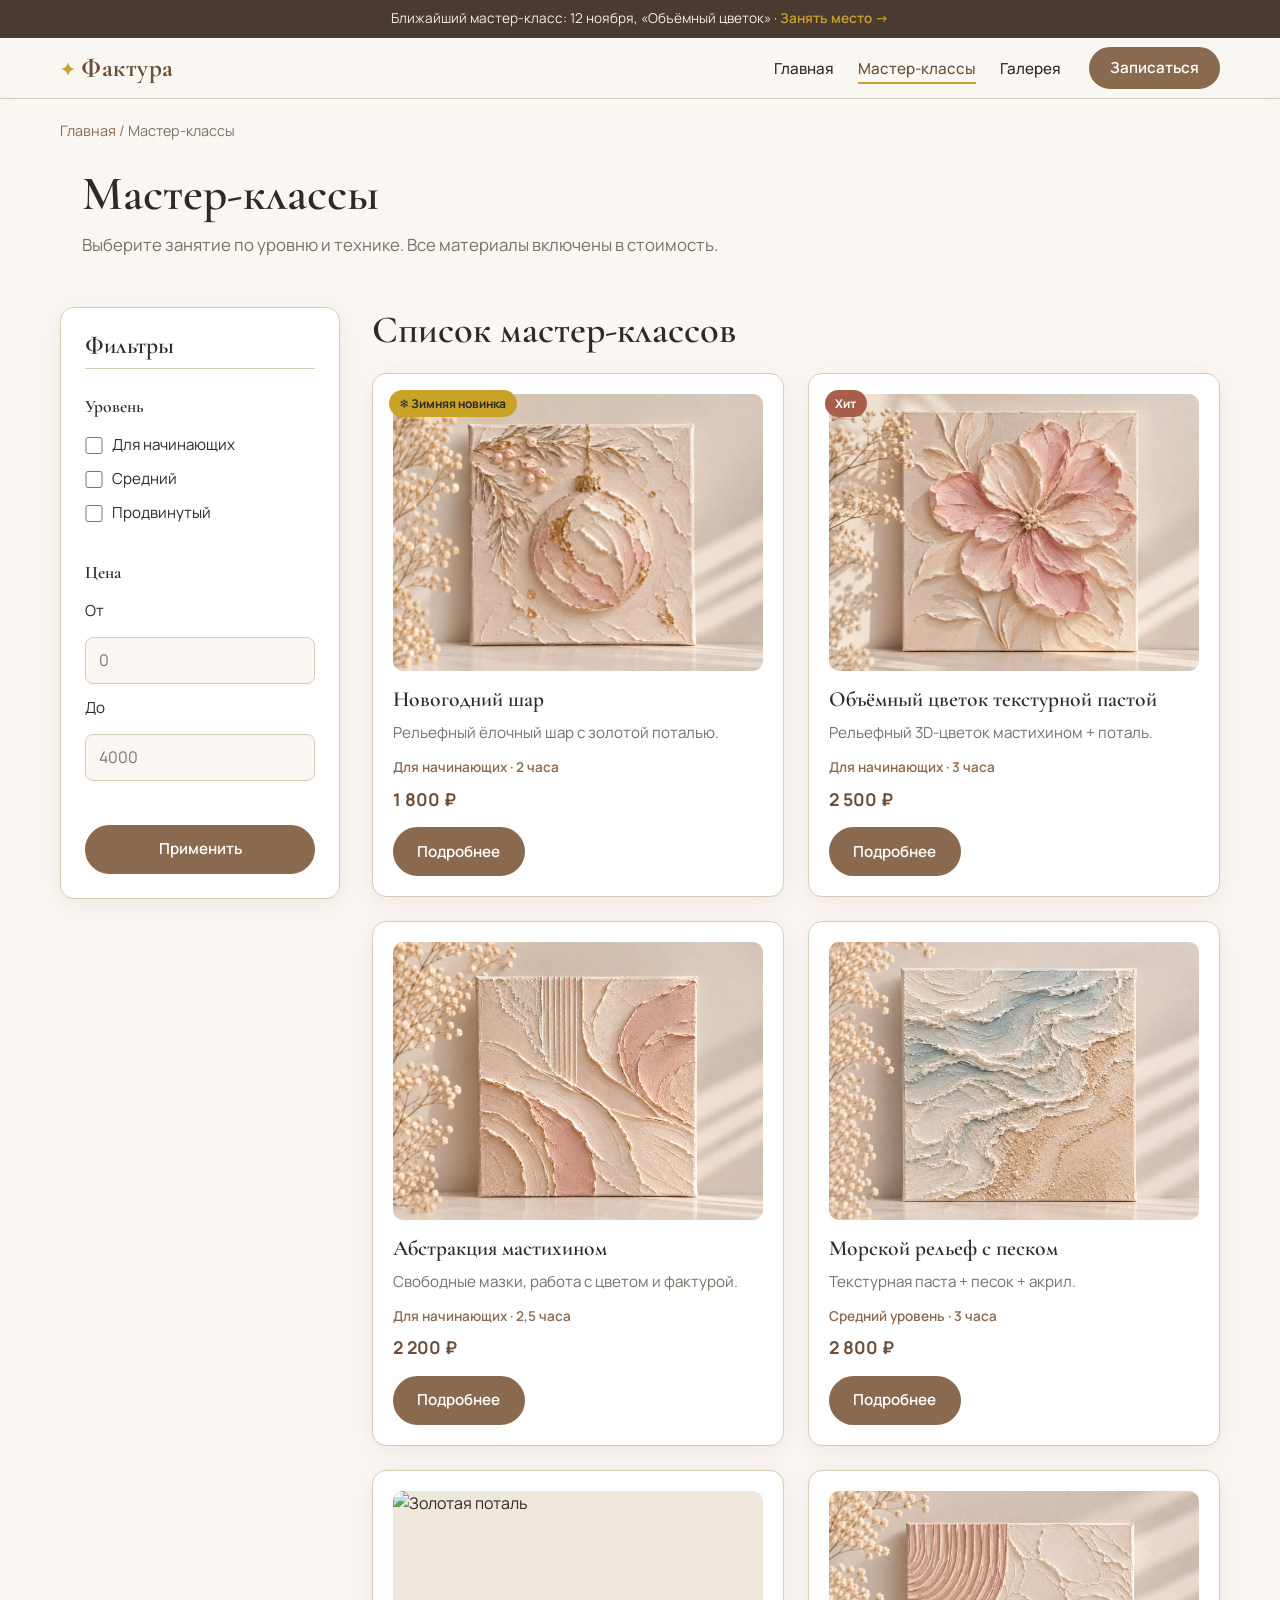
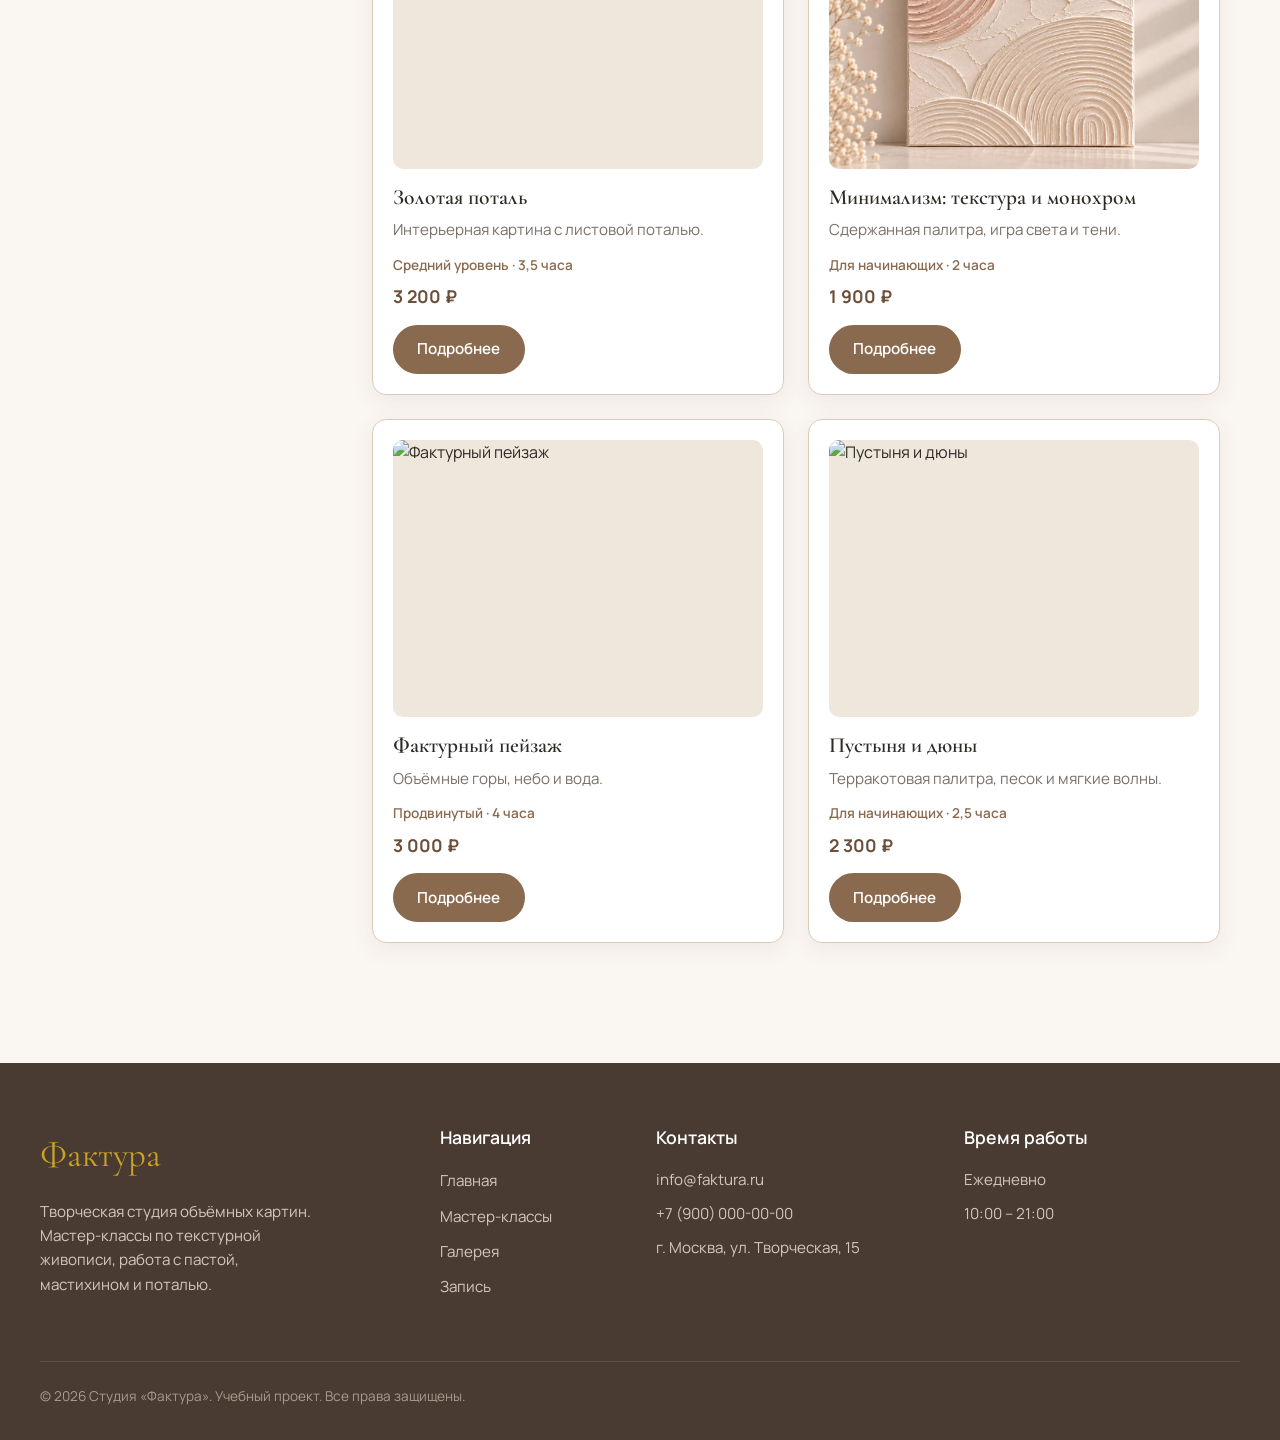
==== catalog.html @ e92143ee "Доработки 9 практика" ====
<!DOCTYPE html>
<html lang="ru">
<head>
  <meta charset="UTF-8">
  <meta name="viewport" content="width=device-width, initial-scale=1.0">
  <meta name="description" content="Каталог мастер-классов студии «Фактура».">
  <title>Мастер-классы — Фактура</title>

  <link rel="preconnect" href="https://fonts.googleapis.com">
  <link rel="preconnect" href="https://fonts.gstatic.com" crossorigin>
  <link href="https://fonts.googleapis.com/css2?family=Cormorant+Garamond:wght@500;600;700&family=Manrope:wght@400;500;600;700&display=swap" rel="stylesheet">
  <link href="https://cdn.jsdelivr.net/npm/bootstrap@5.3.3/dist/css/bootstrap.min.css" rel="stylesheet">
  
  <link rel="stylesheet" href="css/custom.css">
  <script src="js/main.js" defer></script>
</head>
<body>


<header class="site-header">
  <div class="topbar">
    Ближайший мастер-класс: 12 ноября, «Объёмный цветок» ·
    <a href="order.html">Занять место →</a>
  </div>
  <div class="site-header__inner">
    <a class="site-header__logo" href="index.html"><span class="site-header__star">✦</span>Фактура</a>
    <div class="site-header__right">
      <nav class="site-nav" aria-label="Основная навигация">
        <ul class="site-nav__list">
          <li class="site-nav__item"><a class="site-nav__link" href="index.html">Главная</a></li>
          <li class="site-nav__item"><a class="site-nav__link site-nav__link--active" href="catalog.html" aria-current="page">Мастер-классы</a></li>
          <li class="site-nav__item"><a class="site-nav__link" href="index.html#gallery">Галерея</a></li>
        </ul>
      </nav>
      <a class="button button--primary" href="order.html">Записаться</a>
    </div>
  </div>
</header>


  <!-- ОСНОВНОЙ КОНТЕНТ -->
  <main>
    <nav class="breadcrumbs" aria-label="Хлебные крошки">
      <a href="index.html" class="breadcrumbs__link">Главная</a> / <span>Мастер-классы</span>
    </nav>

    <!-- Убрали лишнюю секцию, чтобы заголовок был ближе к фильтрам -->
    <div class="container mt-4 mb-5">
      <h1 class="page-title">Мастер-классы</h1>
      <p class="page-subtitle">Выберите занятие по уровню и технике. Все материалы включены в стоимость.</p>
    </div>

    <section class="section catalog-layout" style="padding-top: 0;">
      
      <!-- БЛОК ФИЛЬТРОВ -->
      <aside class="catalog-filters">
        <h2>Фильтры</h2>
        <form class="filters-form" action="#" method="get" id="filter-form">
          <fieldset>
            <legend>Уровень</legend>
            <label><input type="checkbox" name="level" value="beginner"> Для начинающих</label>
            <label><input type="checkbox" name="level" value="middle"> Средний</label>
            <label><input type="checkbox" name="level" value="advanced"> Продвинутый</label>
          </fieldset>
          <fieldset>
            <legend>Цена</legend>
            <label for="price-from">От</label>
            <input id="price-from" name="price-from" type="number" min="0" placeholder="0">
            <label for="price-to">До</label>
            <input id="price-to" name="price-to" type="number" min="0" placeholder="4000">
          </fieldset>
          <button class="button button--primary" type="submit">Применить</button>
        </form>
      </aside>

      <!-- СПИСОК КАРТОЧЕК -->
      <section class="catalog-products">
        <h2>Список мастер-классов</h2>
        
        <p id="no-results" style="display: none; color: var(--facture-muted); font-size: 1.1rem;">По вашему запросу ничего не найдено.</p>

        <div class="products-grid" id="mk-grid">

          <!-- МК: Новогодний шар -->
          <article class="product-card mk-card"
                  data-title="Новогодний шар"
                  data-desc="Рельефный ёлочный шар с золотой поталью. Вы создадите уникальное украшение на ёлку или подарок близким."
                  data-level="beginner"
                  data-time="2 часа"
                  data-price="1800"
                  data-materials="Деревянная основа-шар, текстурная паста, мастихин, акрил, поталь, лента"
                  data-img="images/pic8.png">
            <span class="product-card__badge product-card__badge--ny">❄ Зимняя новинка</span>
            <div class="product-card__image-wrapper">
              <img src="images/pic8.png" alt="Новогодний шар" class="product-card__image">
            </div>
            <h3 class="product-card__title">Новогодний шар</h3>
            <p class="product-card__description">Рельефный ёлочный шар с золотой поталью.</p>
            <p class="product-card__meta">Для начинающих · 2 часа</p>
            <p class="product-card__price">1 800 ₽</p>
            <div class="product-card__actions">
              <button class="button button--primary open-details-btn" type="button">Подробнее</button>
            </div>
          </article>

          <!-- МК 1 -->
          <article class="product-card mk-card" 
                   data-title="Объёмный цветок текстурной пастой" 
                   data-desc="Создадим рельефный 3D-цветок мастихином, добавим поталь для акцента. Вы научитесь работать с текстурной пастой и создавать объёмные лепестки." 
                   data-level="beginner" 
                   data-time="3 часа" 
                   data-price="2500"
                   data-materials="Текстурная паста, мастихин, холст 30х30, акрил, поталь, кисти"
                   data-img="images/pic1.png">
            <span class="product-card__badge product-card__badge--hit">Хит</span>
            <div class="product-card__image-wrapper">
              <img src="images/pic1.png" alt="Объёмный цветок" class="product-card__image">
            </div>
            <h3 class="product-card__title">Объёмный цветок текстурной пастой</h3>
            <p class="product-card__description">Рельефный 3D-цветок мастихином + поталь.</p>
            <p class="product-card__meta">Для начинающих · 3 часа</p>
            <p class="product-card__price">2 500 ₽</p>
            <div class="product-card__actions">
              <button class="button button--primary open-details-btn" type="button">Подробнее</button>
            </div>
          </article>

          <!-- МК 2 -->
          <article class="product-card mk-card" 
                   data-title="Абстракция мастихином" 
                   data-desc="Свободные мазки, работа с цветом и фактурой. Научитесь чувствовать мастихин и создавать динамичные абстрактные композиции." 
                   data-level="beginner" 
                   data-time="2,5 часа" 
                   data-price="2200"
                   data-materials="Текстурная паста, мастихин, холст 40х40, акриловые краски"
                   data-img="images/pic2.png">
            <div class="product-card__image-wrapper">
              <img src="images/pic2.png" alt="Абстракция" class="product-card__image">
            </div>
            <h3 class="product-card__title">Абстракция мастихином</h3>
            <p class="product-card__description">Свободные мазки, работа с цветом и фактурой.</p>
            <p class="product-card__meta">Для начинающих · 2,5 часа</p>
            <p class="product-card__price">2 200 ₽</p>
            <div class="product-card__actions">
              <button class="button button--primary open-details-btn" type="button">Подробнее</button>
            </div>
          </article>

          <!-- МК 3 -->
          <article class="product-card mk-card" 
                   data-title="Морской рельеф с песком" 
                   data-desc="Текстурная паста + песок + акрил. Мы создадим объёмную морскую гладь, которая будет переливаться на свету." 
                   data-level="middle" 
                   data-time="3 часа" 
                   data-price="2800"
                   data-materials="Текстурная паста, морской песок, мастихин, холст 40х30, акрил"
                   data-img="images/pic3.png">
            <div class="product-card__image-wrapper">
              <img src="images/pic3.png" alt="Морской рельеф" class="product-card__image">
            </div>
            <h3 class="product-card__title">Морской рельеф с песком</h3>
            <p class="product-card__description">Текстурная паста + песок + акрил.</p>
            <p class="product-card__meta">Средний уровень · 3 часа</p>
            <p class="product-card__price">2 800 ₽</p>
            <div class="product-card__actions">
              <button class="button button--primary open-details-btn" type="button">Подробнее</button>
            </div>
          </article>

          <!-- МК 4 -->
          <article class="product-card mk-card" 
                   data-title="Золотая поталь" 
                   data-desc="Интерьерная картина с листовой поталью. Узнаете секреты золочения и создадите роскошную фактуру." 
                   data-level="middle" 
                   data-time="3,5 часа" 
                   data-price="3200"
                   data-materials="Текстурная паста, клей для потали, листовая поталь, мастихин, холст 40х50"
                   data-img="images/pic20.png">
            <div class="product-card__image-wrapper">
              <img src="images/pic20.png" alt="Золотая поталь" class="product-card__image">
            </div>
            <h3 class="product-card__title">Золотая поталь</h3>
            <p class="product-card__description">Интерьерная картина с листовой поталью.</p>
            <p class="product-card__meta">Средний уровень · 3,5 часа</p>
            <p class="product-card__price">3 200 ₽</p>
            <div class="product-card__actions">
              <button class="button button--primary open-details-btn" type="button">Подробнее</button>
            </div>
          </article>

          <!-- МК 5 -->
          <article class="product-card mk-card" 
                   data-title="Минимализм: текстура и монохром" 
                   data-desc="Сдержанная палитра, игра света и тени на рельефе. Идеально для создания современного интерьерного искусства." 
                   data-level="beginner" 
                   data-time="2 часа" 
                   data-price="1900"
                   data-materials="Текстурная паста, шпатель, холст 30х40, акрил (белый, черный, серый)"
                   data-img="images/pic5.jpg">
            <div class="product-card__image-wrapper">
              <img src="images/pic5.jpg" alt="Минимализм" class="product-card__image">
            </div>
            <h3 class="product-card__title">Минимализм: текстура и монохром</h3>
            <p class="product-card__description">Сдержанная палитра, игра света и тени.</p>
            <p class="product-card__meta">Для начинающих · 2 часа</p>
            <p class="product-card__price">1 900 ₽</p>
            <div class="product-card__actions">
              <button class="button button--primary open-details-btn" type="button">Подробнее</button>
            </div>
          </article>

          <!-- МК 6 -->
          <article class="product-card mk-card" 
                   data-title="Фактурный пейзаж" 
                   data-desc="Объёмные горы, небо и вода. Комплексная работа с текстурной пастой и мастихином на большом холсте." 
                   data-level="advanced" 
                   data-time="4 часа" 
                   data-price="3000"
                   data-materials="Текстурная паста, мастихины (набор), холст 50х60, акрил, губка"
                   data-img="images/pic6.png">
            <div class="product-card__image-wrapper">
              <img src="images/pic6.png" alt="Фактурный пейзаж" class="product-card__image">
            </div>
            <h3 class="product-card__title">Фактурный пейзаж</h3>
            <p class="product-card__description">Объёмные горы, небо и вода.</p>
            <p class="product-card__meta">Продвинутый · 4 часа</p>
            <p class="product-card__price">3 000 ₽</p>
            <div class="product-card__actions">
              <button class="button button--primary open-details-btn" type="button">Подробнее</button>
            </div>
          </article>

          <!-- МК: Пустыня и дюны -->
          <article class="product-card mk-card"
                  data-title="Пустыня и дюны"
                  data-desc="Тёплая терракотовая палитра, песок и мягкие волны рельефа. Спокойная работа, которая отлично подходит для первого раза."
                  data-level="beginner"
                  data-time="2,5 часа"
                  data-price="2300"
                  data-materials="Текстурная паста, декоративный песок, мастихин, холст 40х30, акрил"
                  data-img="images/pic7.png">
            <div class="product-card__image-wrapper">
              <img src="images/pic7.png" alt="Пустыня и дюны" class="product-card__image">
            </div>
            <h3 class="product-card__title">Пустыня и дюны</h3>
            <p class="product-card__description">Терракотовая палитра, песок и мягкие волны.</p>
            <p class="product-card__meta">Для начинающих · 2,5 часа</p>
            <p class="product-card__price">2 300 ₽</p>
            <div class="product-card__actions">
              <button class="button button--primary open-details-btn" type="button">Подробнее</button>
            </div>
          </article>

        </div>
      </section>
    </section>

    <!-- МОДАЛЬНОЕ ОКНО ПОДРОБНОСТЕЙ -->
    <dialog id="details-dialog">
      <!-- Картинка МК -->
      <img id="dialog-img" src="" alt="Изображение мастер-класса" class="dialog-image">
      
      <div class="dialog-content">
        <h2 id="dialog-title">Название МК</h2>
        <p id="dialog-desc"></p>
        
        <div class="dialog-info-grid">
          <div class="dialog-info-item">
            <span>Уровень</span>
            <p id="dialog-level"></p>
          </div>
          <div class="dialog-info-item">
            <span>Длительность</span>
            <p id="dialog-time"></p>
          </div>
          <div class="dialog-info-item">
            <span>Цена</span>
            <p id="dialog-price" style="color: var(--facture-primary-dark); font-size: 1.1rem;"></p>
          </div>
        </div>

        <div class="dialog-materials">
          <h4>Необходимые материалы:</h4>
          <ul id="dialog-materials-list">
            <!-- Список подставится через JS -->
          </ul>
        </div>

        <div class="dialog-actions">
          <button type="button" class="button button--secondary" id="close-details-btn">Закрыть</button>
          <a href="order.html" class="button button--primary">Записаться</a>
        </div>
      </div>
    </dialog>

  </main>

  <!-- ПОДВАЛ -->
  <footer class="site-footer">
    <div class="footer-container">
      
      <!-- Колонка 1: Логотип и описание -->
      <div class="footer-col">
        <a href="index.html" class="footer-logo">Фактура</a>
        <p class="footer-desc">
          Творческая студия объёмных картин. Мастер-классы по текстурной живописи, работа с пастой, мастихином и поталью.
        </p>
      </div>

      <!-- Колонка 2: Навигация -->
      <div class="footer-col">
        <h4>Навигация</h4>
        <ul class="footer-list">
          <li><a href="index.html">Главная</a></li>
          <li><a href="catalog.html">Мастер-классы</a></li>
          <li><a href="index.html#gallery">Галерея</a></li>
          <li><a href="order.html">Запись</a></li>
        </ul>
      </div>

      <!-- Колонка 3: Контакты -->
      <div class="footer-col">
        <h4>Контакты</h4>
        <div class="footer-contact-item">
          <a href="mailto:info@faktura.ru">info@faktura.ru</a>
        </div>
        <div class="footer-contact-item">
          <a href="tel:+79000000000">+7 (900) 000-00-00</a>
        </div>
        <div class="footer-contact-item">
          г. Москва, ул. Творческая, 15
        </div>
      </div>

      <!-- Колонка 4: Режим работы -->
      <div class="footer-col">
        <h4>Время работы</h4>
        <div class="footer-contact-item">Ежедневно</div>
        <div class="footer-contact-item">10:00 – 21:00</div>
      </div>

    </div>

    <!-- Нижняя строка с копирайтом -->
    <div class="footer-bottom">
      <p style="margin: 0;">&copy; 2026 Студия «Фактура». Учебный проект. Все права защищены.</p>
    </div>
  </footer>

  <button class="scroll-top" type="button" aria-label="Наверх">↑</button>
  <script src="js/scroll-top.js"></script>
  
  <script src="js/catalog.js"></script>
</body>
</html>
---- css/custom.css ----
/* ===== ПЕРЕМЕННЫЕ ===== */
:root {
  --facture-bg: #faf6f1;
  --facture-surface: #efe6dc;
  --facture-surface-2: #e6d9c8;
  --facture-primary: #8a6a4f;
  --facture-primary-dark: #6b4f3a;
  --facture-accent: #c9a227;
  --facture-text: #2e2a26;
  --facture-muted: #7a7068;
  --facture-border: #d9cbb8;
  --facture-radius: 14px;
  --facture-shadow: 0 6px 24px rgba(107, 79, 58, 0.08);
}

/* ===== БАЗА ===== */
body {
  font-family: 'Manrope', system-ui, -apple-system, 'Segoe UI', sans-serif;
  background-color: var(--facture-bg);
  color: var(--facture-text);
  line-height: 1.6;
}

h1, h2, h3, h4,
.page-title,
.site-header__logo,
.hero__title {
  font-family: 'Cormorant Garamond', 'Playfair Display', Georgia, serif;
  color: var(--facture-text);
  font-weight: 600;
}

a {
  color: var(--facture-primary);
}

a:hover {
  color: var(--facture-primary-dark);
}

.page-title {
  font-size: clamp(2rem, 4vw, 3rem);
  margin-bottom: 0.5rem;
}

.page-subtitle {
  color: var(--facture-muted);
  font-size: 1.05rem;
  max-width: 720px;
  margin-bottom: 2rem;
}

/* ===== ШАПКА ===== */
.topbar {
  background: #4a3b32;
  color: #f3ece3;
  text-align: center;
  font-size: 0.85rem;
  padding: 0.5rem 1rem;
}

.topbar a {
  color: var(--facture-accent);
  font-weight: 600;
  text-decoration: none;
}

.topbar a:hover {
  color: #e0b535;
}

.site-header {
  background: rgba(250, 246, 241, 0.85);
  border-bottom: 1px solid var(--facture-border);
  position: sticky;
  top: 0;
  z-index: 1030;
  backdrop-filter: blur(12px);
  -webkit-backdrop-filter: blur(12px);
}

.site-header__inner {
  max-width: 1200px;
  margin: 0 auto;
  padding: 0.55rem 1.25rem;
  display: flex;
  align-items: center;
  justify-content: space-between;
  gap: 1.5rem;
  flex-wrap: wrap;
}

.site-header__logo {
  font-size: 1.6rem;
  font-weight: 700;
  line-height: 1;
  letter-spacing: 0.5px;
  text-decoration: none;
  color: var(--facture-primary-dark);
}

.site-header__star {
  color: var(--facture-accent);
  font-size: 0.7em;
  margin-right: 0.35rem;
  display: inline-block;
  transition: transform 0.6s;
}

.site-header__logo:hover {
  color: var(--facture-primary);
}

.site-header__logo:hover .site-header__star {
  transform: rotate(180deg);
}

.site-header__right {
  display: flex;
  align-items: center;
  gap: 1.75rem;
  flex-wrap: wrap;
}

.site-nav__list {
  display: flex;
  flex-wrap: wrap;
  gap: 0.25rem 1.5rem;
  list-style: none;
  margin: 0;
  padding: 0;
}

.site-nav__link {
  position: relative;
  text-decoration: none;
  color: var(--facture-text);
  font-size: 0.95rem;
  font-weight: 500;
  padding: 0.35rem 0;
  transition: color 0.2s;
}

/* подчёркивание растёт от центра */
.site-nav__link::after {
  content: "";
  position: absolute;
  left: 50%;
  bottom: 0;
  width: 0;
  height: 2px;
  background: var(--facture-accent);
  transition: width 0.25s, left 0.25s;
}

.site-nav__link:hover,
.site-nav__link--active {
  color: var(--facture-primary-dark);
}

.site-nav__link:hover::after,
.site-nav__link--active::after {
  width: 100%;
  left: 0;
}

.site-header .button {
  padding: 0.45rem 1.2rem;
  white-space: nowrap;
}

/* ===== КНОПКИ ===== */
.button,
.btn-facture {
  display: inline-block;
  padding: 0.65rem 1.4rem;
  border-radius: 999px;
  font-weight: 600;
  font-size: 0.95rem;
  text-decoration: none;
  border: 2px solid transparent;
  cursor: pointer;
  transition: transform 0.15s, background 0.2s, color 0.2s, border-color 0.2s;
}

.button:hover,
.btn-facture:hover {
  transform: translateY(-1px);
}

.button--primary,
.btn-facture--primary {
  background: var(--facture-primary);
  color: #fff;
  border-color: var(--facture-primary);
}

.button--primary:hover,
.btn-facture--primary:hover {
  background: var(--facture-primary-dark);
  border-color: var(--facture-primary-dark);
  color: #fff;
}

.button--secondary,
.btn-facture--secondary {
  background: transparent;
  color: var(--facture-primary-dark);
  border-color: var(--facture-border);
}

.button--secondary:hover {
  background: var(--facture-surface);
  color: var(--facture-primary-dark);
}

/* ===== HERO ===== */
.hero {
  position: relative;
  overflow: hidden;
  display: grid;
  grid-template-columns: 1.4fr 0.6fr;
  gap: 1.5rem;
  align-items: center;
  max-width: 1200px;
  margin: 0.75rem auto 1.25rem;
  padding: 1.25rem clamp(1.5rem, 5vw, 3.5rem);
  border-radius: var(--facture-radius);
  background: linear-gradient(135deg, var(--facture-surface) 0%, #f1e8dc 100%);
  min-height: calc(100svh - 70px - 36px - 0.75rem);
  border: 1px solid var(--facture-border);
  box-shadow: var(--facture-shadow);
}

/* блики по углам */
.hero::before,
.hero::after {
  content: "";
  position: absolute;
  border-radius: 50%;
  pointer-events: none;
}
.hero::after {
  right: -60px;
  top: -60px;
  width: 260px;
  height: 260px;
  background: radial-gradient(circle, rgba(201, 162, 39, 0.18), transparent 70%);
}
.hero::before {
  left: -80px;
  bottom: -100px;
  width: 320px;
  height: 320px;
  background: radial-gradient(circle, rgba(201, 162, 39, 0.16), transparent 70%);
}

.hero__content {
  position: relative;
  z-index: 1;
}

.hero__eyebrow {
  font-size: 0.8rem;
  font-weight: 700;
  letter-spacing: 0.18em;
  text-transform: uppercase;
  color: var(--facture-accent);
  margin-bottom: 0.9rem;
}

.hero__title {
  font-size: clamp(1.9rem, 3.4vw, 2.8rem); 
  line-height: 1.1;
  margin-bottom: 2.75rem;
}

.hero__title em {
  font-style: italic;
  color: var(--facture-primary);
}

.hero__text {
  max-width: 640px;
  color: var(--facture-muted);
  font-size: 1rem;
  margin-bottom: 3rem;
}

/* кнопки */
.hero__actions {
  display: flex;
  flex-wrap: wrap;
  gap: 0.85rem;
  margin-left: -20px;
}

.hero__actions .button--secondary {
  background: rgba(255, 255, 255, 0.6);
  border-color: var(--facture-primary);
  color: var(--facture-primary-dark);
}

.hero__actions .button--secondary:hover {
  background: #fff;
}

/* факты */
.hero__facts {
  display: flex;
  flex-wrap: wrap;
  gap: 1rem 0;
  list-style: none;
  padding: 0;
  margin: 2.25rem 0 0;
  margin-top: 3rem;
}

.hero__facts li {
  padding: 0 1.75rem;
  border-left: 1px solid var(--facture-accent);
}

.hero__facts li:first-child {
  padding-left: 0;
  border-left: none;
}

.hero__facts strong {
  display: block;
  font-family: 'Cormorant Garamond', Georgia, serif;
  font-size: 1.9rem;
  font-weight: 600;
  line-height: 1;
  color: var(--facture-primary-dark);
}

.hero__facts span {
  font-size: 0.85rem;
  color: var(--facture-muted);
}

/* арка с картиной */
.hero__visual {
  position: relative;
  z-index: 1;
  justify-self: center;
}

.hero__image {
  display: block;
  height: clamp(300px, calc(100vh - 220px), 560px);
  aspect-ratio: 3 / 4;
  object-fit: cover;
  border-radius: 999px 999px var(--facture-radius) var(--facture-radius);
  box-shadow: 0 20px 50px rgba(107, 79, 58, 0.25);
}

/* свечение за аркой */
.hero__visual::before {
  content: "";
  position: absolute;
  inset: -12% -18%;
  background: radial-gradient(circle at 50% 45%, rgba(201, 162, 39, 0.3), transparent 65%);
  filter: blur(30px);
  z-index: -1;
  animation: hero-glow 6s ease-in-out infinite alternate;
}

/* световая полоса по картине */
.hero__visual::after {
  content: "";
  position: absolute;
  inset: 0;
  border-radius: 999px 999px var(--facture-radius) var(--facture-radius);
  background: linear-gradient(115deg, transparent 35%, rgba(255, 255, 255, 0.35) 50%, transparent 65%);
  background-size: 250% 100%;
  background-position: 150% 0;
  pointer-events: none;
  animation: hero-sheen 7s ease-in-out infinite;
}

/* бирка */
.hero__note {
  position: absolute;
  left: -2rem;
  bottom: 2rem;
  z-index: 2;
  background: #fff;
  padding: 0.9rem 1.25rem;
  border-radius: 8px;
  box-shadow: 0 10px 28px rgba(46, 42, 38, 0.18);
  transform: rotate(-4deg);
  font-family: 'Cormorant Garamond', Georgia, serif;
  font-size: 1.3rem;
  line-height: 1.2;
}

.hero__note em {
  color: var(--facture-primary);
}

@keyframes hero-glow {
  from { opacity: 0.6; transform: scale(0.95); }
  to   { opacity: 1;   transform: scale(1.05); }
}

@keyframes hero-sheen {
  0%, 55% { background-position: 150% 0; }
  100%    { background-position: -50% 0; }
}

@media (prefers-reduced-motion: reduce) {
  .hero__visual::before,
  .hero__visual::after { animation: none; }
}

@media (max-width: 860px) {
  .hero {
    grid-template-columns: 1fr;
  }
  .hero__image {
    height: min(45vh, 320px);
  }
  .hero__note {
    left: -0.5rem;
  }
}

/* ===== СЕКЦИИ ===== */
.section {
  max-width: 1200px;
  margin: 0 auto;
  padding: clamp(2rem, 5vw, 3.5rem) 1.25rem;
}

.section h2 {
  font-size: clamp(1.7rem, 3vw, 2.4rem);
  margin-bottom: 1.25rem;
}

/* ===== КАРТОЧКИ МАСТЕР-КЛАССОВ ===== */
.products-grid {
  display: grid;
  grid-template-columns: repeat(auto-fit, minmax(270px, 1fr));
  gap: 1.5rem;
}

.product-card {
  background: #fff;
  border: 1px solid var(--facture-border);
  border-radius: var(--facture-radius);
  padding: 1.25rem;
  display: flex;
  flex-direction: column;
  box-shadow: var(--facture-shadow);
  transition: transform 0.2s, box-shadow 0.2s;
  position: relative;
}

.product-card:hover {
  transform: translateY(-3px);
  box-shadow: 0 12px 32px rgba(107, 79, 58, 0.14);
}

.product-card__image-wrapper {
  background: var(--facture-surface);
  border-radius: 10px;
  overflow: hidden;
  aspect-ratio: 4 / 3;
  display: flex;
  align-items: center;
  justify-content: center;
  margin-bottom: 1rem;
}

.product-card__image {
  width: 100%;
  height: 100%;
  object-fit: cover;
  display: block;
}

.product-card__badge {
  position: absolute;
  top: 1rem;
  left: 1rem;
  background: var(--facture-accent);
  color: #2e2a26;
  font-size: 0.75rem;
  font-weight: 700;
  padding: 0.25rem 0.65rem;
  border-radius: 999px;
  z-index: 2;
}

.product-card__badge--hit {
  background: #a85f4a;
  color: #fff;
}

.product-card__title {
  font-size: 1.35rem;
  margin-bottom: 0.5rem;
}

.product-card__description {
  color: var(--facture-muted);
  font-size: 0.95rem;
  flex-grow: 1;
  margin-bottom: 0.75rem;
}

.product-card__meta {
  font-size: 0.85rem;
  color: var(--facture-primary);
  font-weight: 600;
  margin-bottom: 0.35rem;
}

.product-card__price {
  font-weight: 700;
  font-size: 1.1rem;
  color: var(--facture-primary-dark);
  margin-bottom: 0.9rem;
}

.product-card__actions {
  margin-top: auto;
}

/* ===== ТЕХНИКИ И МАТЕРИАЛЫ ===== */
.techniques-grid {
  display: grid;
  grid-template-columns: repeat(5, 1fr);
  gap: 1rem;
}

.technique-item {
  position: relative;
  aspect-ratio: 3 / 4;
  border-radius: var(--facture-radius);
  overflow: hidden;
  box-shadow: var(--facture-shadow);
  background: var(--facture-surface);
  color: #fff;
}

.technique-item__img {
  position: absolute;
  inset: 0;
  width: 100%;
  height: 100%;
  object-fit: cover;
  transition: transform 0.6s ease;
}

/* затемнение снизу, чтобы текст читался */
.technique-item::after {
  content: "";
  position: absolute;
  inset: 0;
  background: linear-gradient(to top, rgba(46, 42, 38, 0.85) 0%, rgba(46, 42, 38, 0.15) 55%, transparent 100%);
  pointer-events: none;
}

.technique-item__num {
  position: absolute;
  top: 1rem;
  left: 0.9rem;
  writing-mode: vertical-rl;
  transform: rotate(180deg);
  font-size: 0.75rem;
  font-weight: 700;
  letter-spacing: 0.3em;
  color: #fff;
  text-shadow: 0 1px 8px rgba(46, 42, 38, 0.7);
}

.technique-item__body {
  position: absolute;
  left: 0;
  right: 0;
  bottom: 0;
  z-index: 2;
  padding: 1.1rem 1.1rem 1.25rem;
}

.technique-item__title {
  font-size: 1.5rem;
  color: #fff;
  margin: 0;
}

/* описание раскрывается при наведении */
.technique-item__text {
  margin: 0;
  max-height: 0;
  opacity: 0;
  overflow: hidden;
  font-size: 0.9rem;
  color: #f3ece3;
  transition: max-height 0.35s ease, opacity 0.35s ease, margin 0.35s ease;
}

.technique-item:hover .technique-item__text,
.technique-item:focus-visible .technique-item__text {
  max-height: 6rem;
  opacity: 1;
  margin-top: 0.4rem;
}

.technique-item:hover .technique-item__img {
  transform: scale(1.08);
}

/* на телефонах нет hover — описание видно всегда */
@media (hover: none) {
  .technique-item__text {
    max-height: none;
    opacity: 1;
    margin-top: 0.4rem;
  }
}

@media (max-width: 960px) {
  .techniques-grid { grid-template-columns: repeat(3, 1fr); }
}

@media (max-width: 600px) {
  .techniques-grid { grid-template-columns: repeat(2, 1fr); }
  .technique-item__title { font-size: 1.25rem; }
}

/* ===== ГАЛЕРЕЯ ===== */
.gallery-grid {
  display: grid;
  grid-template-columns: repeat(4, 1fr);
  gap: 1.5rem;
  align-items: start;
  padding-bottom: 2.5rem; /* запас под опущенные карточки */
}

.gallery-item {
  position: relative;
  margin: 0;
  aspect-ratio: 3 / 4;
  border-radius: var(--facture-radius);
  overflow: hidden;
  background: var(--facture-surface);
  box-shadow: var(--facture-shadow);
}

/* каждая вторая карточка опущена */
.gallery-item:nth-child(even) {
  margin-top: 2.5rem;
}

.gallery-item img {
  width: 100%;
  height: 100%;
  object-fit: cover;
  display: block;
  transition: transform 0.6s ease;
}

.gallery-item:hover img {
  transform: scale(1.06);
}

.gallery-item figcaption {
  position: absolute;
  left: 0;
  right: 0;
  bottom: 0;
  padding: 2.5rem 1.1rem 1rem;
  color: #fff;
  font-size: 0.9rem;
  background: linear-gradient(to top, rgba(46, 42, 38, 0.8), transparent);
  opacity: 0;
  transform: translateY(8px);
  transition: opacity 0.3s, transform 0.3s;
}

.gallery-item:hover figcaption,
.gallery-item:focus-within figcaption {
  opacity: 1;
  transform: none;
}

@media (hover: none) {
  .gallery-item figcaption {
    opacity: 1;
    transform: none;
  }
}

@media (max-width: 860px) {
  .gallery-grid {
    grid-template-columns: repeat(2, 1fr);
  }
}

/* ===== ПРЕПОДАВАТЕЛИ ===== */
.teachers-grid {
  display: grid;
  grid-template-columns: repeat(auto-fit, minmax(240px, 1fr));
  gap: 1.5rem;
}

.teacher-card {
  background: #fff;
  border: 1px solid var(--facture-border);
  border-radius: var(--facture-radius);
  padding: 1.5rem;
  text-align: center;
  box-shadow: var(--facture-shadow);
}

.teacher-card__avatar {
  width: 96px;
  height: 96px;
  border-radius: 50%;
  background: var(--facture-surface-2);
  display: flex;
  align-items: center;
  justify-content: center;
  font-size: 2.2rem;
  margin: 0 auto 1rem;
}

.teacher-card__name {
  font-size: 1.25rem;
  margin-bottom: 0.25rem;
}

.teacher-card__role {
  color: var(--facture-primary);
  font-size: 0.9rem;
  font-weight: 600;
  margin-bottom: 0.5rem;
}

.teacher-card__text {
  color: var(--facture-muted);
  font-size: 0.9rem;
  margin: 0;
}

/* ===== РАСПИСАНИЕ ===== */
.schedule-table {
  width: 100%;
  border-collapse: collapse;
  background: #fff;
  border-radius: var(--facture-radius);
  overflow: hidden;
  box-shadow: var(--facture-shadow);
}

.schedule-table th,
.schedule-table td {
  padding: 0.85rem 1rem;
  text-align: left;
  border-bottom: 1px solid var(--facture-border);
}

.schedule-table th {
  background: var(--facture-surface);
  font-family: 'Cormorant Garamond', Georgia, serif;
  font-size: 1.1rem;
}

.schedule-table tr:last-child td {
  border-bottom: none;
}

/* ===== ПРЕИМУЩЕСТВА ===== */
.advantages-list {
  list-style: none;
  padding: 0;
  display: grid;
  grid-template-columns: repeat(auto-fit, minmax(240px, 1fr));
  gap: 1rem;
}

.advantages-list li {
  background: #fff;
  border-left: 4px solid var(--facture-primary);
  border-radius: 8px;
  padding: 1rem 1.25rem;
  box-shadow: var(--facture-shadow);
}

/* ===== ФОРМЫ ===== */
.order-form {
  background: #fff;
  border: 1px solid var(--facture-border);
  border-radius: var(--facture-radius);
  padding: clamp(1.25rem, 3vw, 2rem);
  box-shadow: var(--facture-shadow);
  max-width: 720px;
}

.order-form__field {
  margin-bottom: 1.1rem;
}

.order-form__label {
  display: block;
  font-weight: 600;
  margin-bottom: 0.35rem;
  font-size: 0.95rem;
}

.order-form__input,
.order-form__select,
.order-form__textarea {
  width: 100%;
  padding: 0.65rem 0.9rem;
  border: 1px solid var(--facture-border);
  border-radius: 10px;
  background: var(--facture-bg);
  font-family: inherit;
  font-size: 0.95rem;
  color: var(--facture-text);
}

.order-form__input:focus,
.order-form__select:focus,
.order-form__textarea:focus {
  outline: 2px solid var(--facture-accent);
  outline-offset: 1px;
  border-color: var(--facture-accent);
}

.order-form__hint {
  color: var(--facture-muted);
  font-size: 0.8rem;
}

.order-form__field--checkbox {
  display: flex;
  align-items: center;
  gap: 0.5rem;
}

.order-form__checkbox {
  width: 1.1rem;
  height: 1.1rem;
  accent-color: var(--facture-primary);
}

.order-form__actions {
  display: flex;
  gap: 0.75rem;
  flex-wrap: wrap;
  margin-top: 1.25rem;
}

/* ===== МОДАЛЬНОЕ ОКНО ===== */
.order-dialog {
  border: none;
  border-radius: var(--facture-radius);
  padding: 2rem;
  max-width: 640px;
  width: 95%;
  background: var(--facture-bg);
  box-shadow: 0 24px 60px rgba(46, 42, 38, 0.3);
}

.order-dialog::backdrop {
  background: rgba(46, 42, 38, 0.55);
}

.order-dialog__title {
  margin-bottom: 1rem;
}

.order-dialog .order-form {
  box-shadow: none;
  border: none;
  padding: 0;
}

.success-message {
  background: #e8f0e0;
  border: 1px solid #9dbb84;
  color: #3d5a2a;
  border-radius: 10px;
  padding: 0.85rem 1.25rem;
  margin: 1rem auto;
  max-width: 720px;
}

/* ===== ХЛЕБНЫЕ КРОШКИ ===== */
.breadcrumbs {
  max-width: 1200px;
  margin: 1.25rem auto 0;
  padding: 0 1.25rem;
  font-size: 0.9rem;
  color: var(--facture-muted);
}

.breadcrumbs__link {
  color: var(--facture-primary);
  text-decoration: none;
}

.breadcrumbs__link:hover {
  text-decoration: underline;
}

/* ===== FAQ ===== */
.faq-section {
  max-width: 860px;
  margin: 0 auto;
}

.faq-item {
  background: #fff;
  border: 1px solid var(--facture-border);
  border-radius: 12px;
  margin-bottom: 0.85rem;
  overflow: hidden;
  box-shadow: var(--facture-shadow);
}

.faq-item__question {
  cursor: pointer;
  padding: 1rem 1.25rem;
  font-weight: 600;
  font-size: 1.05rem;
  list-style: none;
  position: relative;
  padding-right: 2.5rem;
}

.faq-item__question::-webkit-details-marker {
  display: none;
}

.faq-item__question::after {
  content: "+";
  position: absolute;
  right: 1.25rem;
  top: 50%;
  transform: translateY(-50%);
  font-size: 1.4rem;
  color: var(--facture-accent);
}

.faq-item[open] .faq-item__question::after {
  content: "−";
}

.faq-item__answer {
  padding: 0 1.25rem 1.1rem;
  color: var(--facture-muted);
}

/* ===== КАРТОЧКИ ТОВАРОВ (product.html) ===== */
.product-list {
  display: flex;
  flex-direction: column;
  gap: 1.25rem;
}

.product-row {
  display: grid;
  grid-template-columns: 220px 1fr;
  gap: 1.5rem;
  background: #fff;
  border: 1px solid var(--facture-border);
  border-radius: var(--facture-radius);
  padding: 1.25rem;
  box-shadow: var(--facture-shadow);
}

.product-row__image-wrapper {
  display: flex;
}

.product-row__image {
  flex: 1;
  min-height: 180px;
  border-radius: 10px;
  background: var(--facture-surface);
  display: flex;
  align-items: center;
  justify-content: center;
  font-size: 3rem;
}

.product-row__category {
  display: inline-block;
  font-size: 0.8rem;
  font-weight: 700;
  color: var(--facture-primary);
  text-transform: uppercase;
  letter-spacing: 0.5px;
  margin-bottom: 0.35rem;
}

.product-row__title {
  font-size: 1.5rem;
  margin-bottom: 0.5rem;
}

.product-row__desc {
  color: var(--facture-muted);
  margin-bottom: 1rem;
}

.product-row__footer {
  display: flex;
  align-items: center;
  gap: 1rem;
  flex-wrap: wrap;
}

.product-row__price {
  font-weight: 700;
  color: var(--facture-primary-dark);
  margin: 0;
}

@media (max-width: 640px) {
  .product-row {
    grid-template-columns: 1fr;
  }
  .product-row__image {
    min-height: 140px;
  }
}

/* ===== ТАБЛИЦА СРАВНЕНИЯ ===== */
.comparison-section {
  margin-top: 3rem;
}

.table-wrapper {
  overflow-x: auto;
  border-radius: var(--facture-radius);
  box-shadow: var(--facture-shadow);
}

.comparison-table {
  width: 100%;
  border-collapse: collapse;
  background: #fff;
  min-width: 760px;
}

.comparison-table th,
.comparison-table td {
  padding: 0.75rem 1rem;
  text-align: left;
  border-bottom: 1px solid var(--facture-border);
  font-size: 0.92rem;
}

.comparison-table thead th {
  background: var(--facture-surface);
  font-family: 'Cormorant Garamond', Georgia, serif;
  font-size: 1.05rem;
}

/* ===== МАТЕРИАЛЫ ===== */
.materials-list {
  background: var(--facture-surface);
  border-radius: var(--facture-radius);
  padding: 1.25rem 1.5rem;
  margin: 1.5rem 0;
}

.materials-list h3 {
  margin-bottom: 0.75rem;
}

.materials-list ul {
  margin: 0;
  padding-left: 1.25rem;
}

/* ===== ОТЗЫВЫ (СТАРАЯ СТРАНИЦА) ===== */
.review-form-section {
  max-width: 720px;
  margin: 0 auto 3rem;
}

.reviews-list {
  max-width: 900px;
  margin: 0 auto;
}

.review-card {
  background: #fff;
  border: 1px solid var(--facture-border);
  border-radius: var(--facture-radius);
  padding: 1.25rem;
  margin-bottom: 1.1rem;
  box-shadow: var(--facture-shadow);
}

.review-card__product-info {
  display: flex;
  align-items: center;
  gap: 0.85rem;
  margin-bottom: 0.85rem;
}

.review-card__product-img {
  width: 52px;
  height: 52px;
  border-radius: 10px;
  display: flex;
  align-items: center;
  justify-content: center;
  font-size: 1.5rem;
}

.review-card__product-details {
  display: flex;
  flex-direction: column;
}

.review-card__product-name {
  font-weight: 600;
}

.review-card__date {
  font-size: 0.8rem;
  color: var(--facture-muted);
}

.review-card__author {
  font-size: 1.15rem;
  margin-bottom: 0.25rem;
}

.review-card__rating {
  color: var(--facture-accent);
  letter-spacing: 2px;
  margin-bottom: 0.5rem;
}

.review-card__text {
  color: var(--facture-muted);
  margin: 0;
}

/* ===== HELP BANNER ===== */
.help-banner {
  background: var(--facture-surface);
  border-radius: var(--facture-radius);
  padding: 2rem;
  text-align: center;
  margin: 3rem auto 1rem;
  max-width: 1200px;
}

.help-banner__link {
  font-weight: 700;
  color: var(--facture-primary-dark);
}

/* ===== ASIDE ===== */
.aside-info {
  max-width: 1200px;
  margin: 1.5rem auto;
  padding: 1.25rem 1.5rem;
  background: var(--facture-surface);
  border-left: 4px solid var(--facture-accent);
  border-radius: 10px;
}

.aside-info h2 {
  font-size: 1.3rem;
  margin-bottom: 0.5rem;
}

/* ===== НОВЫЙ ПОДВАЛ ===== */
.site-footer {
  background-color: #4a3b32;
  color: #f3ece3;
  padding: 4rem 1.25rem 2rem;
  margin-top: 4rem;
}

.footer-container {
  max-width: 1200px;
  margin: 0 auto;
  display: grid;
  grid-template-columns: 2fr 1fr 1.5fr 1.5fr;
  gap: 2rem;
}

.footer-col h4 {
  color: #fff;
  font-family: 'Manrope', sans-serif;
  font-size: 1.1rem;
  margin-bottom: 1.25rem;
  font-weight: 600;
}

.footer-logo {
  font-family: 'Cormorant Garamond', Georgia, serif;
  font-size: 2.2rem;
  color: var(--facture-accent);
  margin-bottom: 1rem;
  display: inline-block;
  text-decoration: none;
}

.footer-logo:hover {
  color: #e0b535;
}

.footer-desc {
  font-size: 0.95rem;
  color: #d1c7bd;
  line-height: 1.6;
  max-width: 280px;
}

.footer-list {
  list-style: none;
  padding: 0;
  margin: 0;
}

.footer-list li {
  margin-bottom: 0.6rem;
}

.footer-list a {
  color: #d1c7bd;
  text-decoration: none;
  transition: color 0.2s;
  font-size: 0.95rem;
}

.footer-list a:hover {
  color: var(--facture-accent);
}

.footer-contact-item {
  font-size: 0.95rem;
  color: #d1c7bd;
  margin-bottom: 0.6rem;
}

.footer-contact-item a {
  color: #d1c7bd;
  text-decoration: none;
}

.footer-contact-item a:hover {
  color: var(--facture-accent);
}

.footer-bottom {
  max-width: 1200px;
  margin: 3rem auto 0;
  padding-top: 1.5rem;
  border-top: 1px solid rgba(255, 255, 255, 0.1);
  font-size: 0.85rem;
  color: #a89b8f;
}

/* ===== КНОПКА НАВЕРХ ===== */
.scroll-top {
  position: fixed;
  right: 1.25rem;
  bottom: 1.25rem;
  width: 46px;
  height: 46px;
  border-radius: 50%;
  border: none;
  background: var(--facture-primary);
  color: #fff;
  font-size: 1.2rem;
  cursor: pointer;
  box-shadow: 0 6px 20px rgba(107, 79, 58, 0.35);
  display: none;
  z-index: 1040;
}

.scroll-top.is-visible {
  display: block;
}

.scroll-top:hover {
  background: var(--facture-primary-dark);
}

/* ===== АДАПТИВ ШАПКИ И ПОДВАЛА ===== */
@media (max-width: 860px) {
  .site-header__inner {
    flex-direction: column;
    align-items: flex-start;
    gap: 0.6rem;
  }
  .site-header__right {
    width: 100%;
    justify-content: space-between;
    gap: 0.75rem;
  }
  .site-nav__list {
    gap: 0.35rem 0.85rem;
  }
  .site-nav__link {
    font-size: 0.88rem;
  }
}

@media (max-width: 900px) {
  .footer-container {
    grid-template-columns: 1fr 1fr;
  }
}

@media (max-width: 600px) {
  .footer-container {
    grid-template-columns: 1fr;
    text-align: center;
  }
  .footer-desc {
    margin: 0 auto;
  }
}

/* ===== ОБНОВЛЕННЫЕ ФИЛЬТРЫ ===== */
.catalog-layout {
  display: grid;
  grid-template-columns: 280px 1fr;
  gap: 2rem;
  align-items: start;
  margin-top: 1rem;
}

@media (max-width: 860px) {
  .catalog-layout {
    grid-template-columns: 1fr;
  }
}

.catalog-filters {
  background: #fff;
  padding: 1.5rem;
  border-radius: var(--facture-radius);
  border: 1px solid var(--facture-border);
  box-shadow: var(--facture-shadow);
  position: sticky;
  top: 100px;
}

.catalog-filters h2 {
  font-size: 1.5rem;
  margin-bottom: 1.5rem;
  border-bottom: 1px solid var(--facture-border);
  padding-bottom: 0.5rem;
}

.catalog-filters fieldset {
  border: none;
  padding: 0;
  margin-bottom: 1.5rem;
}

.catalog-filters legend {
  font-weight: 600;
  font-size: 1.1rem;
  margin-bottom: 0.75rem;
  font-family: 'Cormorant Garamond', Georgia, serif;
}

.filters-form label {
  display: flex;
  align-items: center;
  gap: 0.6rem;
  margin-bottom: 0.6rem;
  cursor: pointer;
  font-size: 0.95rem;
  transition: color 0.2s;
}

.filters-form label:hover {
  color: var(--facture-primary);
}

.filters-form input[type="checkbox"] {
  width: 1.1rem;
  height: 1.1rem;
  accent-color: var(--facture-primary);
  cursor: pointer;
}

.filters-form input[type="number"] {
  width: 100%;
  padding: 0.6rem 0.8rem;
  border: 1px solid var(--facture-border);
  border-radius: 8px;
  margin-top: 0.25rem;
  margin-bottom: 0.75rem;
  background: var(--facture-bg);
  font-family: inherit;
}

.filters-form input[type="number"]:focus {
  outline: 2px solid var(--facture-accent);
  outline-offset: 1px;
}

.filters-form .button {
  width: 100%;
  margin-top: 0.5rem;
}

/* ===== ОБНОВЛЕННОЕ МОДАЛЬНОЕ ОКНО ПОДРОБНОСТЕЙ ===== */
#details-dialog {
  max-width: 700px;
  width: 95%;
  border: none;
  border-radius: var(--facture-radius);
  padding: 0;
  background: #fff;
  box-shadow: 0 24px 60px rgba(46, 42, 38, 0.3);
  overflow: hidden;
}

#details-dialog::backdrop {
  background: rgba(46, 42, 38, 0.6);
  backdrop-filter: blur(4px);
}

.dialog-image {
  width: 100%;
  height: 250px;
  object-fit: cover;
  background: #eee;
}

.dialog-content {
  padding: 2rem;
}

#dialog-title {
  font-family: 'Cormorant Garamond', Georgia, serif;
  font-size: 2rem;
  margin-bottom: 0.5rem;
  line-height: 1.2;
}

#dialog-desc {
  color: var(--facture-muted);
  margin-bottom: 1.5rem;
  font-size: 1rem;
}

.dialog-info-grid {
  display: grid;
  grid-template-columns: repeat(3, 1fr);
  gap: 1rem;
  background: var(--facture-bg);
  padding: 1rem;
  border-radius: 10px;
  margin-bottom: 1.5rem;
}

.dialog-info-item span {
  display: block;
  font-size: 0.8rem;
  color: var(--facture-primary);
  font-weight: 700;
  text-transform: uppercase;
  margin-bottom: 0.2rem;
}

.dialog-info-item p {
  margin: 0;
  font-weight: 600;
  font-size: 0.95rem;
}

.dialog-materials {
  margin-bottom: 2rem;
}

.dialog-materials h4 {
  font-size: 1.1rem;
  margin-bottom: 0.5rem;
}

.dialog-materials ul {
  padding-left: 1.2rem;
  color: var(--facture-muted);
  margin: 0;
}

.dialog-actions {
  display: flex;
  gap: 1rem;
  justify-content: flex-end;
}

/* ===== ОТСТУП ДЛЯ ЯКОРЕЙ ===== */
#techniques, 
#gallery, 
#popular, 
#advantages, 
#teachers, 
#schedule {
  scroll-margin-top: 100px;
}

@media (max-width: 860px) {
  #techniques, 
  #gallery, 
  #popular, 
  #advantages, 
  #teachers, 
  #schedule {
    scroll-margin-top: 140px;
  }
}

/* ===== ОТЗЫВЫ (СЛАЙДЕР) ===== */
.rv {
  text-align: center;
}

.rv__title {
  margin-bottom: 0.35rem;
}

.rv__subtitle {
  color: var(--facture-muted);
  font-size: 1.05rem;
  margin-bottom: 2.5rem;
}

.rv-slider {
  text-align: left;
}

.rv-track {
  display: flex;
  gap: 1.5rem;
  overflow-x: auto;
  scroll-snap-type: x mandatory;
  scrollbar-width: none;
  padding: 0.5rem 0.25rem 1.25rem;
}

.rv-track::-webkit-scrollbar {
  display: none;
}

.rv-track:focus-visible {
  outline: 2px solid var(--facture-accent);
  outline-offset: 4px;
  border-radius: var(--facture-radius);
}

/* Карточка */
.rv-card {
  flex: 0 0 calc((100% - 3rem) / 3);
  scroll-snap-align: start;
  position: relative;
  display: flex;
  flex-direction: column;
  background: #fff;
  border: 1px solid var(--facture-border);
  border-left: 5px solid var(--facture-primary);
  border-radius: var(--facture-radius);
  padding: 1.75rem 1.75rem 1.5rem;
  box-shadow: var(--facture-shadow);
  transition: transform 0.2s, box-shadow 0.2s;
}

.rv-card:hover {
  transform: translateY(-3px);
  box-shadow: 0 12px 32px rgba(107, 79, 58, 0.14);
}

/* Большая декоративная кавычка */
.rv-card::before {
  content: "\201C";
  position: absolute;
  top: 0.4rem;
  right: 1.25rem;
  font-family: 'Cormorant Garamond', Georgia, serif;
  font-size: 5.5rem;
  line-height: 1;
  color: var(--facture-accent);
  opacity: 0.35;
  pointer-events: none;
}

.rv-card__stars {
  color: var(--facture-accent);
  letter-spacing: 3px;
  font-size: 1rem;
}

.rv-card__text {
  font-family: 'Cormorant Garamond', Georgia, serif;
  font-size: 1.3rem;
  font-style: normal;
  font-weight: 500;
  line-height: 1.45;
  color: var(--facture-text);
  margin: 0.75rem 0 1.5rem;
  flex-grow: 1;
}

.rv-card__footer {
  display: flex;
  align-items: center;
  gap: 0.85rem;
  border-top: 1px solid var(--facture-border);
  padding-top: 1.1rem;
}

.rv-card__avatar {
  width: 44px;
  height: 44px;
  flex-shrink: 0;
  border-radius: 50%;
  background: #4a3b32;
  color: #f3ece3;
  display: flex;
  align-items: center;
  justify-content: center;
  font-family: 'Cormorant Garamond', Georgia, serif;
  font-size: 1.3rem;
  font-weight: 700;
}

.rv-card__name {
  font-weight: 700;
  font-size: 1rem;
  margin: 0;
  color: var(--facture-text);
}

.rv-card__role {
  font-size: 0.85rem;
  color: var(--facture-muted);
  margin: 0;
}

.rv-card__link {
  align-self: flex-start;
  margin-top: 0.9rem;
  font-size: 0.9rem;
  font-weight: 600;
  color: var(--facture-primary-dark);
  text-decoration: none;
  border-bottom: 1px solid var(--facture-accent);
  padding-bottom: 1px;
  transition: color 0.2s, border-color 0.2s;
}

.rv-card__link:hover {
  color: #4a3b32;
  border-bottom-color: #4a3b32;
}

/* Управление: стрелки и точки под карточками */
.rv-controls {
  display: flex;
  align-items: center;
  justify-content: center;
  gap: 1.25rem;
  margin-top: 0.5rem;
}

.rv-btn {
  width: 46px;
  height: 46px;
  border-radius: 50%;
  border: 1px solid var(--facture-border);
  background: #fff;
  color: #4a3b32;
  display: flex;
  align-items: center;
  justify-content: center;
  cursor: pointer;
  transition: background 0.2s, color 0.2s, border-color 0.2s, transform 0.15s;
}

.rv-btn:hover {
  background: #4a3b32;
  border-color: #4a3b32;
  color: #fff;
  transform: scale(1.05);
}

.rv-btn:focus-visible {
  outline: 2px solid var(--facture-accent);
  outline-offset: 2px;
}

.rv-dots {
  display: flex;
  align-items: center;
  gap: 0.5rem;
}

.rv-dot {
  width: 8px;
  height: 8px;
  padding: 0;
  border: none;
  border-radius: 999px;
  background: var(--facture-border);
  cursor: pointer;
  transition: width 0.25s, background 0.25s;
}

.rv-dot:hover {
  background: var(--facture-primary);
}

.rv-dot.is-active {
  width: 24px;
  background: #4a3b32;
}

/* Адаптив отзывов */
@media (max-width: 900px) {
  .rv-card {
    flex-basis: calc((100% - 1.5rem) / 2);
  }
}

@media (max-width: 600px) {
  .rv-card {
    flex-basis: 100%;
  }
  .rv-card__text {
    font-size: 1.2rem;
  }
}



/* ===== ГАЛЕРЕЯ: ОКНО С МАТЕРИАЛАМИ ===== */

/* само окно (такое же, как «Подробнее» в каталоге) */
#gallery-dialog {
  max-width: 700px;
  width: 95%;
  max-height: 90vh;
  overflow-y: auto;
  border: none;
  border-radius: var(--facture-radius);
  padding: 0;
  background: #fff;
  box-shadow: 0 24px 60px rgba(46, 42, 38, 0.3);
}

/* затемнённый фон за окном */
#gallery-dialog::backdrop {
  background: rgba(46, 42, 38, 0.6);
  backdrop-filter: blur(4px);
}

/* курсор-рука и рамка при выборе с клавиатуры */
.gallery-item {
  cursor: pointer;
}

.gallery-item:focus-visible {
  outline: 2px solid var(--facture-accent);
  outline-offset: 3px;
}

/* заголовок и автор внутри окна */
#gd-title {
  font-family: 'Cormorant Garamond', Georgia, serif;
  font-size: 2rem;
  margin-bottom: 0.25rem;
}

.gd-author {
  color: var(--facture-muted);
  margin-bottom: 1.25rem;
}

/* список «Что понадобится» */
#gd-materials {
  padding-left: 1.2rem;
  color: var(--facture-muted);
  margin: 0;
}

/* техники в виде бежевых «таблеток» */
.gd-tags {
  display: flex;
  flex-wrap: wrap;
  gap: 0.5rem;
  list-style: none;
  padding: 0;
  margin: 0;
}

.gd-tags li {
  padding: 0.25rem 0.8rem;
  border-radius: 999px;
  background: var(--facture-surface);
  color: var(--facture-primary-dark);
  font-size: 0.85rem;
  font-weight: 600;
}



/* ===== ПРЕПОДАВАТЕЛИ: КАРТОЧКИ И ПОРТФОЛИО ===== */
.teacher-card {
  cursor: pointer;
  transition: transform 0.2s, box-shadow 0.2s, border-color 0.2s;
}

.teacher-card:hover {
  transform: translateY(-3px);
  border-color: var(--facture-accent);
  box-shadow: 0 12px 32px rgba(107, 79, 58, 0.14);
}

.teacher-card:focus-visible {
  outline: 2px solid var(--facture-accent);
  outline-offset: 3px;
}

.teacher-card__photo {
  display: block;
  width: 120px;
  height: 120px;
  margin: 0 auto 1rem;
  border-radius: 50%;
  object-fit: cover;
  border: 3px solid #fff;
  box-shadow: 0 0 0 2px var(--facture-accent), var(--facture-shadow);
}

.teacher-card__more {
  display: inline-block;
  margin-top: 1rem;
  font-size: 0.9rem;
  font-weight: 600;
  color: var(--facture-primary-dark);
  border-bottom: 1px solid var(--facture-accent);
  padding-bottom: 1px;
}

/* окно портфолио */
#teacher-dialog {
  max-width: 700px;
  width: 95%;
  max-height: 90vh;
  overflow-y: auto;
  border: none;
  border-radius: var(--facture-radius);
  padding: 0;
  background: #fff;
  box-shadow: 0 24px 60px rgba(46, 42, 38, 0.3);
}

#teacher-dialog::backdrop {
  background: rgba(46, 42, 38, 0.6);
  backdrop-filter: blur(4px);
}

.td-head {
  display: flex;
  align-items: center;
  gap: 1.25rem;
  margin-bottom: 1.25rem;
}

.td-photo {
  width: 96px;
  height: 96px;
  flex-shrink: 0;
  border-radius: 50%;
  object-fit: cover;
  box-shadow: 0 0 0 2px var(--facture-accent);
}

#td-name {
  font-family: 'Cormorant Garamond', Georgia, serif;
  font-size: 2rem;
  margin: 0;
  line-height: 1.1;
}

.td-role {
  margin: 0.25rem 0 0;
  color: var(--facture-primary);
  font-weight: 600;
}

.td-bio {
  color: var(--facture-muted);
  margin-bottom: 1.5rem;
}

.td-works {
  display: grid;
  grid-template-columns: repeat(3, 1fr);
  gap: 0.75rem;
}

.td-works img {
  width: 100%;
  aspect-ratio: 3 / 4;
  object-fit: cover;
  border-radius: 10px;
  box-shadow: var(--facture-shadow);
}

@media (max-width: 600px) {
  .td-head { flex-direction: column; text-align: center; }
  .td-works { grid-template-columns: repeat(2, 1fr); }
}
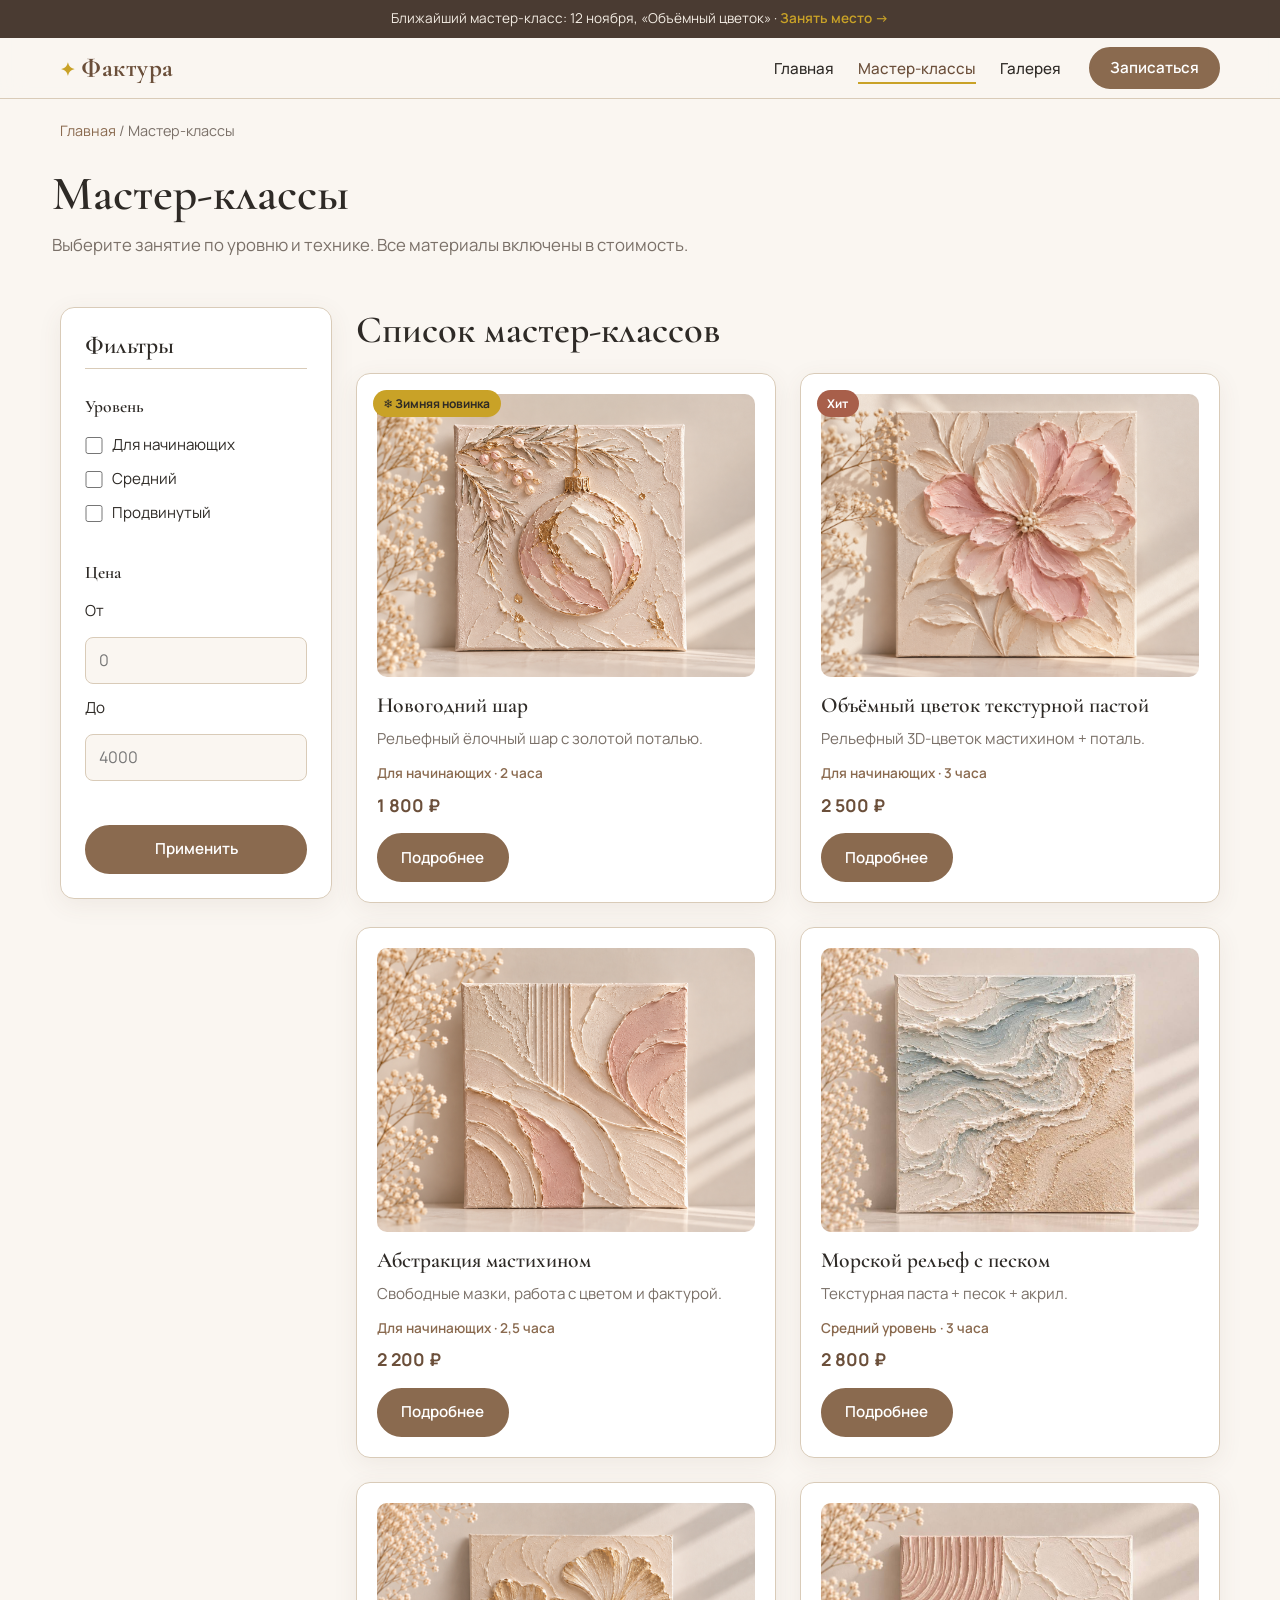
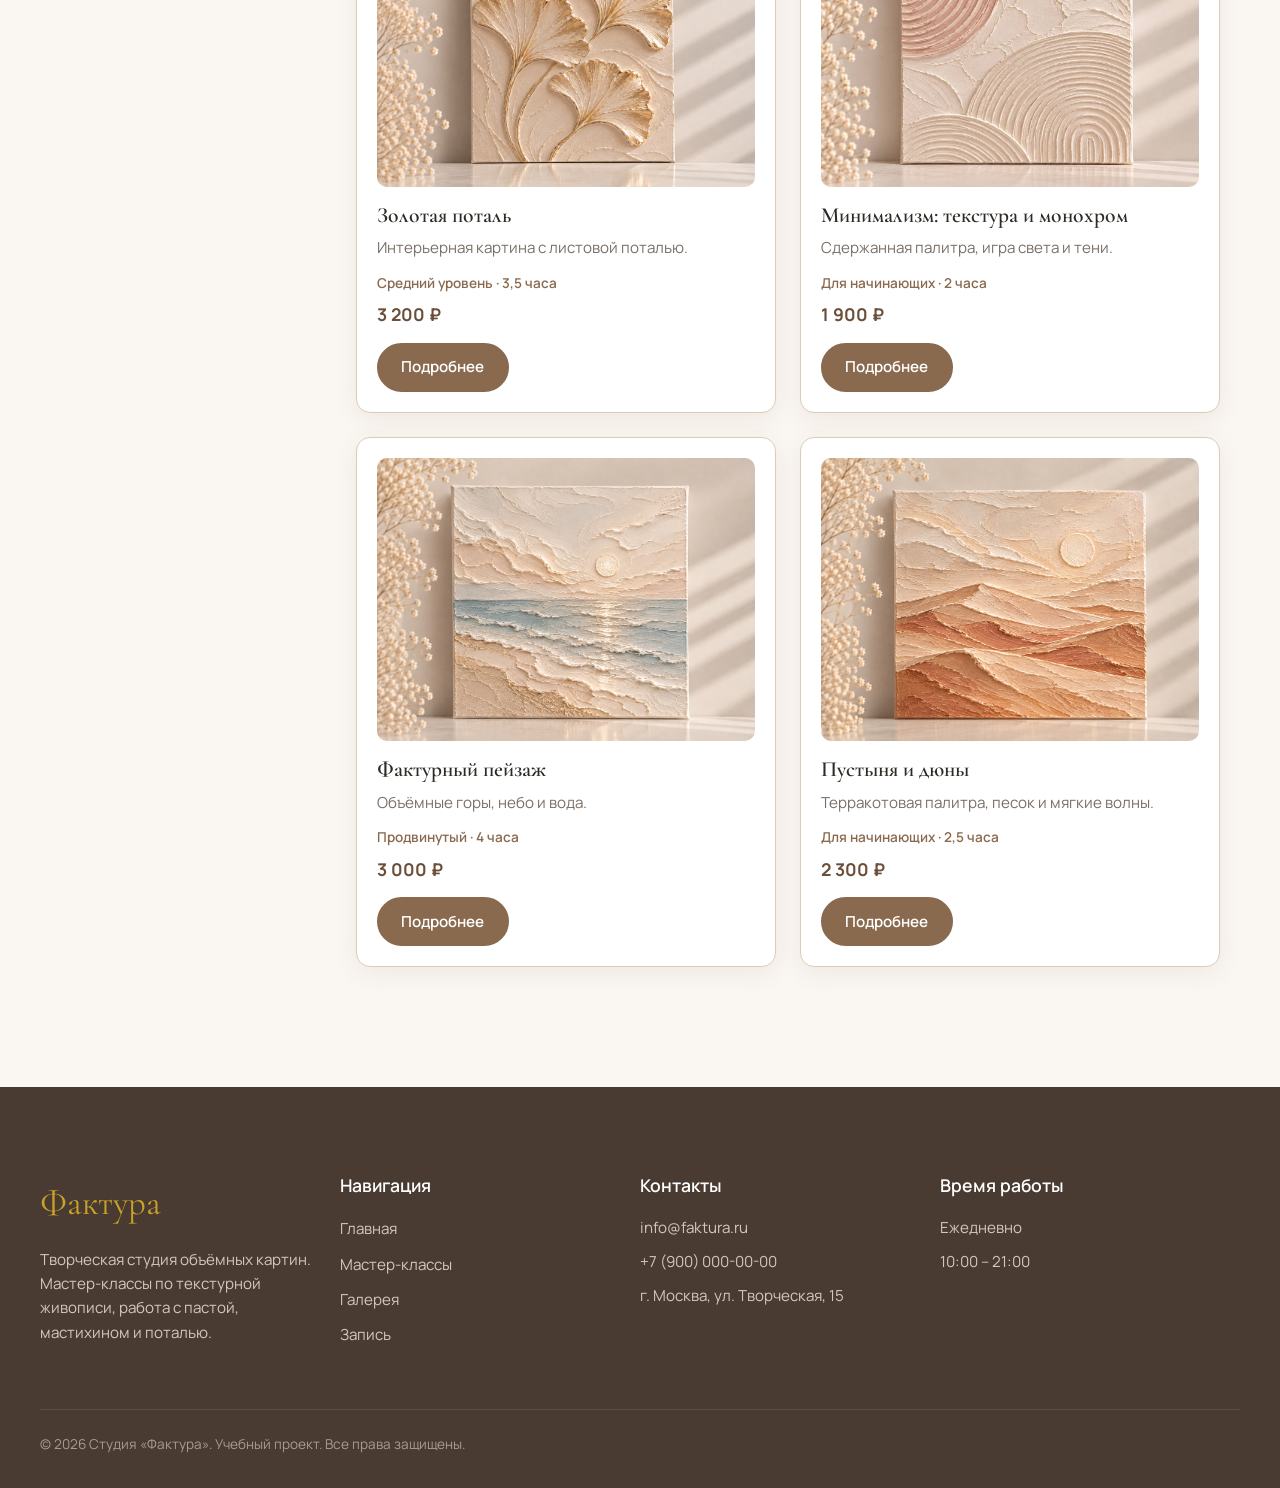
==== commit 2b0febec: "feat: build pages on Bootstrap grid" ====
--- a/catalog.html
+++ b/catalog.html
@@ -50,10 +50,12 @@
       <p class="page-subtitle">Выберите занятие по уровню и технике. Все материалы включены в стоимость.</p>
     </div>
 
-    <section class="section catalog-layout" style="padding-top: 0;">
+    <section class="section container" style="padding-top: 0;">
+      <div class="row g-4">
       
       <!-- БЛОК ФИЛЬТРОВ -->
-      <aside class="catalog-filters">
+      <aside class="col-12 col-lg-3">
+      <div class="catalog-filters">
         <h2>Фильтры</h2>
         <form class="filters-form" action="#" method="get" id="filter-form">
           <fieldset>
@@ -71,18 +73,19 @@
           </fieldset>
           <button class="button button--primary" type="submit">Применить</button>
         </form>
+      </div>
       </aside>
 
       <!-- СПИСОК КАРТОЧЕК -->
-      <section class="catalog-products">
+      <section class="col-12 col-lg-9 catalog-products">
         <h2>Список мастер-классов</h2>
         
         <p id="no-results" style="display: none; color: var(--facture-muted); font-size: 1.1rem;">По вашему запросу ничего не найдено.</p>
 
-        <div class="products-grid" id="mk-grid">
+        <div class="row g-4" id="mk-grid">
 
           <!-- МК: Новогодний шар -->
-          <article class="product-card mk-card"
+          <div class="col-12 col-md-6 mk-col"><article class="product-card h-100 mk-card"
                   data-title="Новогодний шар"
                   data-desc="Рельефный ёлочный шар с золотой поталью. Вы создадите уникальное украшение на ёлку или подарок близким."
                   data-level="beginner"
@@ -101,10 +104,10 @@
             <div class="product-card__actions">
               <button class="button button--primary open-details-btn" type="button">Подробнее</button>
             </div>
-          </article>
+          </article></div>
 
           <!-- МК 1 -->
-          <article class="product-card mk-card" 
+          <div class="col-12 col-md-6 mk-col"><article class="product-card h-100 mk-card" 
                    data-title="Объёмный цветок текстурной пастой" 
                    data-desc="Создадим рельефный 3D-цветок мастихином, добавим поталь для акцента. Вы научитесь работать с текстурной пастой и создавать объёмные лепестки." 
                    data-level="beginner" 
@@ -123,10 +126,10 @@
             <div class="product-card__actions">
               <button class="button button--primary open-details-btn" type="button">Подробнее</button>
             </div>
-          </article>
+          </article></div>
 
           <!-- МК 2 -->
-          <article class="product-card mk-card" 
+          <div class="col-12 col-md-6 mk-col"><article class="product-card h-100 mk-card" 
                    data-title="Абстракция мастихином" 
                    data-desc="Свободные мазки, работа с цветом и фактурой. Научитесь чувствовать мастихин и создавать динамичные абстрактные композиции." 
                    data-level="beginner" 
@@ -144,10 +147,10 @@
             <div class="product-card__actions">
               <button class="button button--primary open-details-btn" type="button">Подробнее</button>
             </div>
-          </article>
+          </article></div>
 
           <!-- МК 3 -->
-          <article class="product-card mk-card" 
+          <div class="col-12 col-md-6 mk-col"><article class="product-card h-100 mk-card" 
                    data-title="Морской рельеф с песком" 
                    data-desc="Текстурная паста + песок + акрил. Мы создадим объёмную морскую гладь, которая будет переливаться на свету." 
                    data-level="middle" 
@@ -165,19 +168,19 @@
             <div class="product-card__actions">
               <button class="button button--primary open-details-btn" type="button">Подробнее</button>
             </div>
-          </article>
+          </article></div>
 
           <!-- МК 4 -->
-          <article class="product-card mk-card" 
+          <div class="col-12 col-md-6 mk-col"><article class="product-card h-100 mk-card" 
                    data-title="Золотая поталь" 
                    data-desc="Интерьерная картина с листовой поталью. Узнаете секреты золочения и создадите роскошную фактуру." 
                    data-level="middle" 
                    data-time="3,5 часа" 
                    data-price="3200"
                    data-materials="Текстурная паста, клей для потали, листовая поталь, мастихин, холст 40х50"
-                   data-img="images/pic20.png">
-            <div class="product-card__image-wrapper">
-              <img src="images/pic20.png" alt="Золотая поталь" class="product-card__image">
+                   data-img="images/pic4.png">
+            <div class="product-card__image-wrapper">
+              <img src="images/pic4.png" alt="Золотая поталь" class="product-card__image">
             </div>
             <h3 class="product-card__title">Золотая поталь</h3>
             <p class="product-card__description">Интерьерная картина с листовой поталью.</p>
@@ -186,10 +189,10 @@
             <div class="product-card__actions">
               <button class="button button--primary open-details-btn" type="button">Подробнее</button>
             </div>
-          </article>
+          </article></div>
 
           <!-- МК 5 -->
-          <article class="product-card mk-card" 
+          <div class="col-12 col-md-6 mk-col"><article class="product-card h-100 mk-card" 
                    data-title="Минимализм: текстура и монохром" 
                    data-desc="Сдержанная палитра, игра света и тени на рельефе. Идеально для создания современного интерьерного искусства." 
                    data-level="beginner" 
@@ -207,10 +210,10 @@
             <div class="product-card__actions">
               <button class="button button--primary open-details-btn" type="button">Подробнее</button>
             </div>
-          </article>
+          </article></div>
 
           <!-- МК 6 -->
-          <article class="product-card mk-card" 
+          <div class="col-12 col-md-6 mk-col"><article class="product-card h-100 mk-card" 
                    data-title="Фактурный пейзаж" 
                    data-desc="Объёмные горы, небо и вода. Комплексная работа с текстурной пастой и мастихином на большом холсте." 
                    data-level="advanced" 
@@ -228,10 +231,10 @@
             <div class="product-card__actions">
               <button class="button button--primary open-details-btn" type="button">Подробнее</button>
             </div>
-          </article>
+          </article></div>
 
           <!-- МК: Пустыня и дюны -->
-          <article class="product-card mk-card"
+          <div class="col-12 col-md-6 mk-col"><article class="product-card h-100 mk-card"
                   data-title="Пустыня и дюны"
                   data-desc="Тёплая терракотовая палитра, песок и мягкие волны рельефа. Спокойная работа, которая отлично подходит для первого раза."
                   data-level="beginner"
@@ -249,10 +252,11 @@
             <div class="product-card__actions">
               <button class="button button--primary open-details-btn" type="button">Подробнее</button>
             </div>
-          </article>
+          </article></div>
 
         </div>
       </section>
+      </div>
     </section>
 
     <!-- МОДАЛЬНОЕ ОКНО ПОДРОБНОСТЕЙ -->
@@ -297,10 +301,10 @@
 
   <!-- ПОДВАЛ -->
   <footer class="site-footer">
-    <div class="footer-container">
+    <div class="footer-container row gx-0 gy-4">
       
       <!-- Колонка 1: Логотип и описание -->
-      <div class="footer-col">
+      <div class="footer-col col-12 col-md-6 col-lg-3 pe-lg-4">
         <a href="index.html" class="footer-logo">Фактура</a>
         <p class="footer-desc">
           Творческая студия объёмных картин. Мастер-классы по текстурной живописи, работа с пастой, мастихином и поталью.
@@ -308,7 +312,7 @@
       </div>
 
       <!-- Колонка 2: Навигация -->
-      <div class="footer-col">
+      <div class="footer-col col-12 col-md-6 col-lg-3 pe-lg-4">
         <h4>Навигация</h4>
         <ul class="footer-list">
           <li><a href="index.html">Главная</a></li>
@@ -319,7 +323,7 @@
       </div>
 
       <!-- Колонка 3: Контакты -->
-      <div class="footer-col">
+      <div class="footer-col col-12 col-md-6 col-lg-3 pe-lg-4">
         <h4>Контакты</h4>
         <div class="footer-contact-item">
           <a href="mailto:info@faktura.ru">info@faktura.ru</a>
@@ -333,7 +337,7 @@
       </div>
 
       <!-- Колонка 4: Режим работы -->
-      <div class="footer-col">
+      <div class="footer-col col-12 col-md-6 col-lg-3 pe-lg-4">
         <h4>Время работы</h4>
         <div class="footer-contact-item">Ежедневно</div>
         <div class="footer-contact-item">10:00 – 21:00</div>
@@ -348,6 +352,7 @@
   </footer>
 
   <button class="scroll-top" type="button" aria-label="Наверх">↑</button>
+  <script src="https://cdn.jsdelivr.net/npm/bootstrap@5.3.3/dist/js/bootstrap.bundle.min.js"></script>
   <script src="js/scroll-top.js"></script>
   
   <script src="js/catalog.js"></script>
--- a/css/custom.css
+++ b/css/custom.css
@@ -218,9 +218,7 @@
 .hero {
   position: relative;
   overflow: hidden;
-  display: grid;
-  grid-template-columns: 1.4fr 0.6fr;
-  gap: 1.5rem;
+  display: flex;            /* внутри лежит Bootstrap .row */
   align-items: center;
   max-width: 1200px;
   margin: 0.75rem auto 1.25rem;
@@ -415,10 +413,7 @@
   .hero__visual::after { animation: none; }
 }
 
-@media (max-width: 860px) {
-  .hero {
-    grid-template-columns: 1fr;
-  }
+@media (max-width: 991.98px) {
   .hero__image {
     height: min(45vh, 320px);
   }
@@ -440,12 +435,6 @@
 }
 
 /* ===== КАРТОЧКИ МАСТЕР-КЛАССОВ ===== */
-.products-grid {
-  display: grid;
-  grid-template-columns: repeat(auto-fit, minmax(270px, 1fr));
-  gap: 1.5rem;
-}
-
 .product-card {
   background: #fff;
   border: 1px solid var(--facture-border);
@@ -530,12 +519,6 @@
 }
 
 /* ===== ТЕХНИКИ И МАТЕРИАЛЫ ===== */
-.techniques-grid {
-  display: grid;
-  grid-template-columns: repeat(5, 1fr);
-  gap: 1rem;
-}
-
 .technique-item {
   position: relative;
   aspect-ratio: 3 / 4;
@@ -623,21 +606,12 @@
   }
 }
 
-@media (max-width: 960px) {
-  .techniques-grid { grid-template-columns: repeat(3, 1fr); }
-}
-
 @media (max-width: 600px) {
-  .techniques-grid { grid-template-columns: repeat(2, 1fr); }
   .technique-item__title { font-size: 1.25rem; }
 }
 
 /* ===== ГАЛЕРЕЯ ===== */
-.gallery-grid {
-  display: grid;
-  grid-template-columns: repeat(4, 1fr);
-  gap: 1.5rem;
-  align-items: start;
+.gallery-row {
   padding-bottom: 2.5rem; /* запас под опущенные карточки */
 }
 
@@ -652,7 +626,7 @@
 }
 
 /* каждая вторая карточка опущена */
-.gallery-item:nth-child(even) {
+.gallery-row > :nth-child(even) .gallery-item {
   margin-top: 2.5rem;
 }
 
@@ -695,19 +669,7 @@
   }
 }
 
-@media (max-width: 860px) {
-  .gallery-grid {
-    grid-template-columns: repeat(2, 1fr);
-  }
-}
-
 /* ===== ПРЕПОДАВАТЕЛИ ===== */
-.teachers-grid {
-  display: grid;
-  grid-template-columns: repeat(auto-fit, minmax(240px, 1fr));
-  gap: 1.5rem;
-}
-
 .teacher-card {
   background: #fff;
   border: 1px solid var(--facture-border);
@@ -1190,9 +1152,6 @@
 .footer-container {
   max-width: 1200px;
   margin: 0 auto;
-  display: grid;
-  grid-template-columns: 2fr 1fr 1.5fr 1.5fr;
-  gap: 2rem;
 }
 
 .footer-col h4 {
@@ -1314,15 +1273,8 @@
   }
 }
 
-@media (max-width: 900px) {
-  .footer-container {
-    grid-template-columns: 1fr 1fr;
-  }
-}
-
-@media (max-width: 600px) {
-  .footer-container {
-    grid-template-columns: 1fr;
+@media (max-width: 767.98px) {
+  .footer-col {
     text-align: center;
   }
   .footer-desc {
@@ -1331,20 +1283,6 @@
 }
 
 /* ===== ОБНОВЛЕННЫЕ ФИЛЬТРЫ ===== */
-.catalog-layout {
-  display: grid;
-  grid-template-columns: 280px 1fr;
-  gap: 2rem;
-  align-items: start;
-  margin-top: 1rem;
-}
-
-@media (max-width: 860px) {
-  .catalog-layout {
-    grid-template-columns: 1fr;
-  }
-}
-
 .catalog-filters {
   background: #fff;
   padding: 1.5rem;
@@ -1925,4 +1863,474 @@
 @media (max-width: 600px) {
   .td-head { flex-direction: column; text-align: center; }
   .td-works { grid-template-columns: repeat(2, 1fr); }
+}
+
+
+
+/* ===== ОКНО ЗАПИСИ: ДВЕ КОЛОНКИ ===== */
+.order-dialog {
+  max-width: 920px;
+  max-height: 92vh;
+  padding: 0;
+  overflow: hidden;
+}
+
+.order-dialog__layout {
+  display: grid;
+  grid-template-columns: 0.8fr 1.2fr;
+  max-height: 92vh;
+}
+
+/* левая панель с фото */
+.order-dialog__aside {
+  position: relative;
+  overflow: hidden;
+  display: flex;
+  align-items: flex-end;
+  min-height: 560px;
+  color: #fff;
+  background: #4a3b32;
+}
+
+.order-dialog__img {
+  position: absolute;
+  inset: 0;
+  width: 100%;
+  height: 100%;
+  max-width: none;
+  object-fit: cover;
+  object-position: 70% center; /* сдвигает кадр к цветку */
+}
+
+.order-dialog__aside::after {
+  content: "";
+  position: absolute;
+  inset: 0;
+  background: linear-gradient(to top, rgba(46, 42, 38, 0.92) 0%, rgba(46, 42, 38, 0.4) 60%, rgba(46, 42, 38, 0.15) 100%);
+}
+
+.order-dialog__aside-body {
+  position: relative;
+  z-index: 1;
+  padding: 2rem 1.75rem;
+}
+
+.order-dialog__title {
+  font-size: 1.9rem;
+  line-height: 1.15;
+  color: #fff;
+  margin: 0 0 1.25rem;
+}
+
+.order-dialog__perks {
+  list-style: none;
+  padding: 0;
+  margin: 0;
+  font-size: 0.92rem;
+  color: #f3ece3;
+}
+
+.order-dialog__perks li {
+  margin-bottom: 0.5rem;
+}
+
+.order-dialog__perks li::before {
+  content: "✦";
+  margin-right: 0.6rem;
+  color: var(--facture-accent);
+}
+
+/* правая часть: форма в две колонки */
+.order-dialog .order-form {
+  display: grid;
+  grid-template-columns: 1fr 1fr;
+  gap: 0 1rem;
+  align-content: start;
+  max-width: none;
+  padding: 2rem;
+  overflow-y: auto;
+  background: var(--facture-bg);
+}
+
+.order-form__field--wide {
+  grid-column: 1 / -1;
+}
+
+.order-dialog .order-form__field {
+  margin-bottom: 0.9rem;
+}
+
+.order-dialog .order-form__input,
+.order-dialog .order-form__select,
+.order-dialog .order-form__textarea {
+  background: #fff;
+  transition: border-color 0.2s, box-shadow 0.2s;
+}
+
+.order-dialog .order-form__input:focus,
+.order-dialog .order-form__select:focus,
+.order-dialog .order-form__textarea:focus {
+  box-shadow: 0 0 0 4px rgba(201, 162, 39, 0.18);
+}
+
+.order-dialog .order-form__actions {
+  margin-top: 0.5rem;
+}
+
+/* ===== ЧИПЫ МАСТЕР-КЛАССОВ ===== */
+.mk-chips {
+  display: flex;
+  flex-wrap: wrap;
+  gap: 0.5rem;
+}
+
+.mk-chip {
+  padding: 0.4rem 0.9rem;
+  border: 1px solid var(--facture-border);
+  border-radius: 999px;
+  background: #fff;
+  color: var(--facture-text);
+  font-family: inherit;
+  font-size: 0.85rem;
+  font-weight: 500;
+  cursor: pointer;
+  transition: background 0.2s, color 0.2s, border-color 0.2s, transform 0.15s;
+}
+
+.mk-chip:hover {
+  border-color: var(--facture-accent);
+  transform: translateY(-1px);
+}
+
+.mk-chip:focus-visible {
+  outline: 2px solid var(--facture-accent);
+  outline-offset: 2px;
+}
+
+.mk-chip.is-active {
+  background: var(--facture-primary);
+  border-color: var(--facture-primary);
+  color: #fff;
+  font-weight: 600;
+}
+
+/* ===== СЧЁТЧИК «− 1 +» ===== */
+.counter {
+  display: flex;
+  align-items: center;
+  width: fit-content;
+  border: 1px solid var(--facture-border);
+  border-radius: 999px;
+  background: #fff;
+  overflow: hidden;
+}
+
+.counter__btn {
+  width: 2.6rem;
+  height: 2.6rem;
+  border: none;
+  background: transparent;
+  color: var(--facture-primary-dark);
+  font-size: 1.3rem;
+  line-height: 1;
+  cursor: pointer;
+  transition: background 0.2s;
+}
+
+.counter__btn:hover {
+  background: var(--facture-surface);
+}
+
+.counter__input {
+  width: 2.5rem;
+  padding: 0;
+  border: none;
+  background: transparent;
+  text-align: center;
+  font-family: inherit;
+  font-size: 1rem;
+  font-weight: 700;
+  color: var(--facture-text);
+  -moz-appearance: textfield;
+  appearance: textfield;
+}
+
+.counter__input::-webkit-outer-spin-button,
+.counter__input::-webkit-inner-spin-button {
+  -webkit-appearance: none;
+  margin: 0;
+}
+
+.counter__input:focus {
+  outline: none;
+}
+
+/* ===== УСПЕХ В ОКНЕ ===== */
+.order-success {
+  display: none;
+  padding: 3.5rem 2rem;
+  text-align: center;
+  background: var(--facture-bg);
+}
+
+.order-dialog.is-sent .order-dialog__layout {
+  display: none;
+}
+
+.order-dialog.is-sent .order-success {
+  display: block;
+}
+
+.order-success__star {
+  display: inline-block;
+  font-size: 2.5rem;
+  color: var(--facture-accent);
+  animation: success-spin 1.2s ease-out;
+}
+
+.order-success__title {
+  margin: 0.75rem 0 0.5rem;
+  font-size: 2rem;
+}
+
+.order-success__text {
+  max-width: 380px;
+  margin: 0 auto 1.5rem;
+  color: var(--facture-muted);
+}
+
+@keyframes success-spin {
+  from { transform: rotate(-180deg) scale(0.3); opacity: 0; }
+  to   { transform: none; opacity: 1; }
+}
+
+/* ===== ОКНО ЗАПИСИ: ТЕЛЕФОН ===== */
+@media (max-width: 760px) {
+  .order-dialog__layout {
+    grid-template-columns: 1fr;
+    overflow-y: auto;
+  }
+  .order-dialog__aside {
+    min-height: 150px;
+  }
+  .order-dialog__title {
+    font-size: 1.5rem;
+    margin-bottom: 0;
+  }
+  .order-dialog__perks {
+    display: none;
+  }
+  .order-dialog .order-form {
+    grid-template-columns: 1fr;
+    overflow: visible;
+  }
+}
+
+
+
+/* исправление прокрутки окна записи */
+.order-dialog__layout {
+  height: 92vh;
+  max-height: 92vh;
+  overflow: hidden;
+}
+
+.order-dialog__aside {
+  min-height: 0;
+}
+
+.order-dialog .order-form {
+  height: 100%;
+  min-height: 0;
+  overflow-y: auto;
+  overscroll-behavior: contain;
+}
+
+
+
+/* фиксированная рамка комментария */
+.order-form__textarea {
+  height: 6rem;
+  resize: none;
+  overflow-y: auto;
+}
+
+.order-form__counter {
+  display: block;
+  margin-top: 0.25rem;
+  text-align: right;
+  font-size: 0.8rem;
+  color: var(--facture-muted);
+}
+
+
+
+
+
+/* ===== СТРАНИЦА ЗАПИСИ ===== */
+.order-card {
+  background: #fff;
+  border: 1px solid var(--facture-border);
+  border-radius: var(--facture-radius);
+  box-shadow: var(--facture-shadow);
+}
+
+.order-form--page {
+  display: grid;
+  grid-template-columns: 1fr 1fr;
+  gap: 0 1.25rem;
+  max-width: none;
+  padding: clamp(1.25rem, 3vw, 2rem);
+  border: none;
+  box-shadow: none;
+  background: transparent;
+}
+
+.order-form--page[hidden] { display: none; }
+
+/* ошибки показываются только после попытки отправки */
+.order-form__error {
+  display: none;
+  margin-top: 0.25rem;
+  font-size: 0.8rem;
+  color: #a85f4a;
+}
+
+.order-form__error.is-shown,
+.was-validated .order-form__input:invalid ~ .order-form__error {
+  display: block;
+}
+
+.was-validated .order-form__input:invalid {
+  border-color: #a85f4a;
+}
+
+/* страница: успех внутри карточки */
+.order-card .order-success.is-shown {
+  display: block;
+}
+
+.order-card .order-success {
+  background: transparent;
+}
+
+.order-success .button + .button {
+  margin-left: 0.5rem;
+}
+
+/* боковая панель */
+.order-side {
+  position: sticky;
+  top: 100px;
+  display: grid;
+  gap: 1.25rem;
+}
+
+.order-summary {
+  padding: 1.5rem;
+  border-radius: var(--facture-radius);
+  background: #4a3b32;
+  color: #f3ece3;
+  box-shadow: var(--facture-shadow);
+}
+
+.order-summary__title {
+  font-size: 1.6rem;
+  line-height: 1.2;
+  color: #fff;
+  margin: 0 0 1.25rem;
+}
+
+.order-summary__list {
+  margin: 0 0 1.25rem;
+}
+
+.order-summary__list div {
+  display: flex;
+  justify-content: space-between;
+  gap: 1rem;
+  padding: 0.5rem 0;
+  border-bottom: 1px solid rgba(255, 255, 255, 0.12);
+  font-size: 0.92rem;
+}
+
+.order-summary__list dt { font-weight: 500; color: #d1c7bd; }
+.order-summary__list dd { margin: 0; font-weight: 600; text-align: right; }
+
+.order-summary__total {
+  display: flex;
+  justify-content: space-between;
+  align-items: baseline;
+  margin: 0;
+}
+
+.order-summary__total strong {
+  font-family: 'Cormorant Garamond', Georgia, serif;
+  font-size: 2rem;
+  color: var(--facture-accent);
+}
+
+.order-side__perks {
+  list-style: none;
+  padding: 0;
+  margin: 0;
+  color: var(--facture-muted);
+  font-size: 0.95rem;
+}
+
+.order-side__perks li { margin-bottom: 0.5rem; }
+
+.order-side__perks li::before {
+  content: "✦";
+  margin-right: 0.6rem;
+  color: var(--facture-accent);
+}
+
+.order-side__contacts {
+  padding: 1.25rem 1.5rem;
+  border-left: 4px solid var(--facture-primary-dark);
+  border-radius: 10px;
+  background: var(--facture-surface);
+  font-size: 0.95rem;
+}
+
+.order-side__label {
+  margin: 0 0 0.35rem;
+  font-weight: 700;
+}
+
+@media (max-width: 991.98px) {
+  .order-side { position: static; }
+}
+
+@media (max-width: 600px) {
+  .order-form--page { grid-template-columns: 1fr; }
+}
+
+
+/* ===== BOOTSTRAP-СЕТКА: добавки (практика 9) ===== */
+/* блок «Преимущества» */
+.advantage {
+  border-left: 4px solid var(--facture-accent) !important;
+  border-radius: var(--facture-radius) !important;
+}
+
+.advantage h3 {
+  font-size: 1.5rem;
+  margin-bottom: 0.5rem;
+}
+
+.advantage p {
+  color: var(--facture-muted);
+}
+
+/* карточки в колонках сетки тянутся на всю высоту ряда */
+.row > [class*="col"] > .product-card,
+.row > [class*="col"] > .teacher-card {
+  height: 100%;
+}
+
+/* общая ширина контейнеров совпадает с шапкой и секциями (1200px) */
+.container {
+  max-width: 1200px;
 }
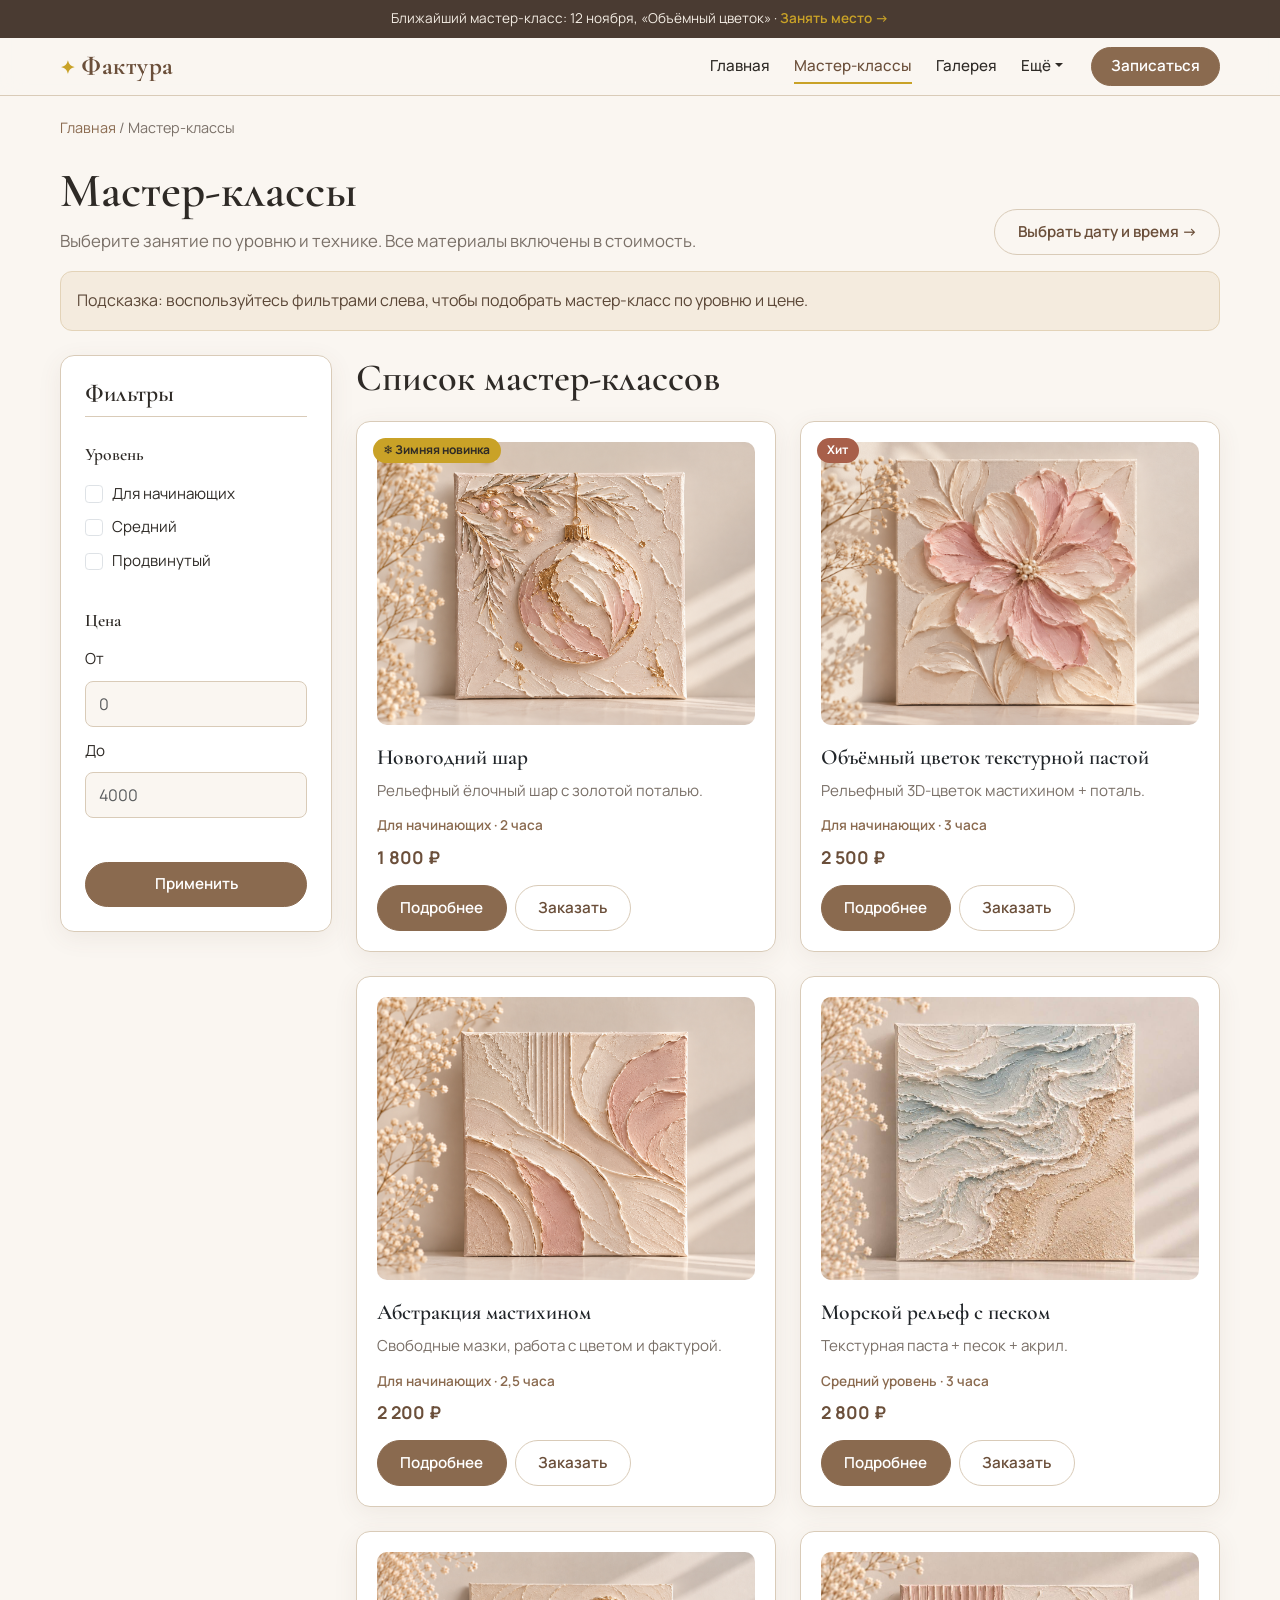
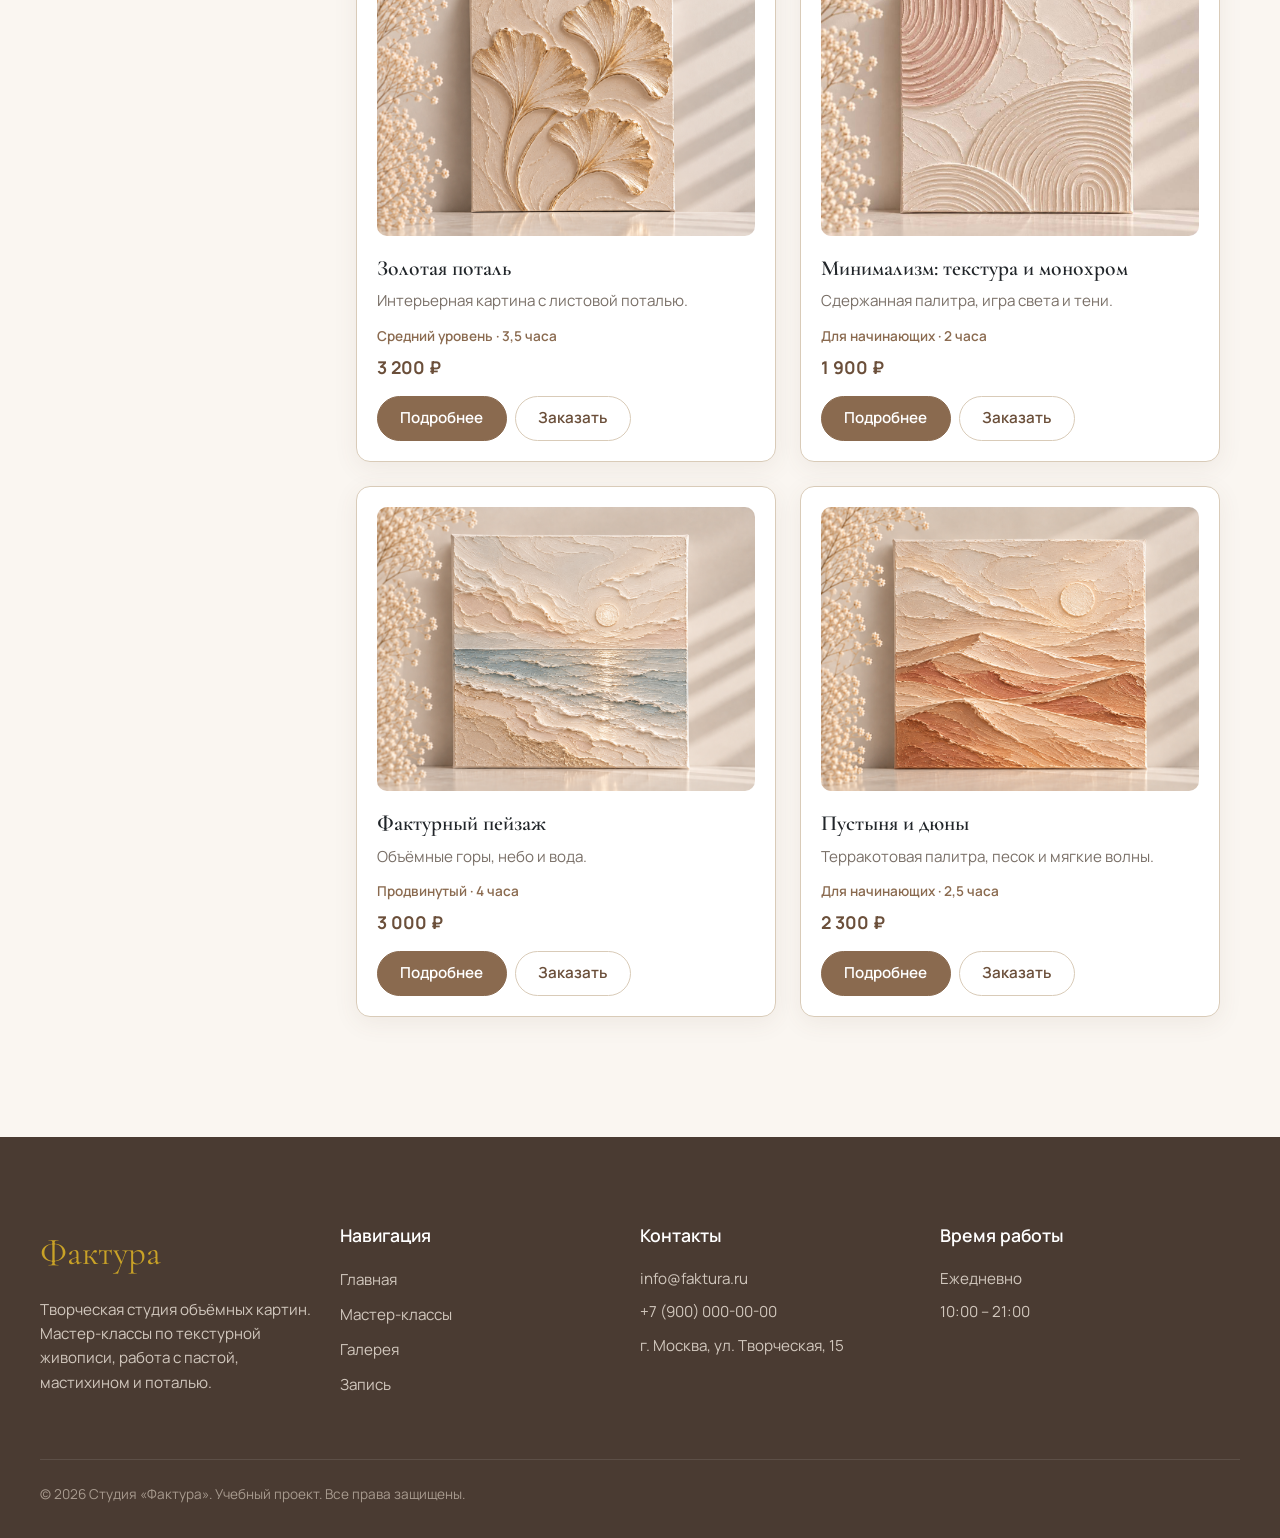
==== commit d0ca86f5: "feat: add Bootstrap components pages" ====
--- a/catalog.html
+++ b/catalog.html
@@ -22,19 +22,33 @@
     Ближайший мастер-класс: 12 ноября, «Объёмный цветок» ·
     <a href="order.html">Занять место →</a>
   </div>
-  <div class="site-header__inner">
-    <a class="site-header__logo" href="index.html"><span class="site-header__star">✦</span>Фактура</a>
-    <div class="site-header__right">
-      <nav class="site-nav" aria-label="Основная навигация">
-        <ul class="site-nav__list">
-          <li class="site-nav__item"><a class="site-nav__link" href="index.html">Главная</a></li>
-          <li class="site-nav__item"><a class="site-nav__link site-nav__link--active" href="catalog.html" aria-current="page">Мастер-классы</a></li>
-          <li class="site-nav__item"><a class="site-nav__link" href="index.html#gallery">Галерея</a></li>
+  <nav class="navbar navbar-expand-lg" aria-label="Основная навигация">
+    <div class="container">
+      <a class="navbar-brand site-header__logo" href="index.html"><span class="site-header__star">✦</span>Фактура</a>
+      <button class="navbar-toggler" type="button" data-bs-toggle="collapse" data-bs-target="#mainNavbar"
+              aria-controls="mainNavbar" aria-expanded="false" aria-label="Переключить навигацию">
+        <span class="navbar-toggler-icon"></span>
+      </button>
+      <div class="collapse navbar-collapse" id="mainNavbar">
+        <ul class="navbar-nav ms-auto align-items-lg-center">
+          <li class="nav-item"><a class="nav-link" href="index.html">Главная</a></li>
+          <li class="nav-item"><a class="nav-link active" aria-current="page" href="catalog.html">Мастер-классы</a></li>
+          <li class="nav-item"><a class="nav-link" href="index.html#gallery">Галерея</a></li>
+          <li class="nav-item dropdown">
+            <a class="nav-link dropdown-toggle" href="#" role="button" data-bs-toggle="dropdown" aria-expanded="false">Ещё</a>
+            <ul class="dropdown-menu dropdown-menu-end">
+              <li><a class="dropdown-item" href="catalog.html">Все мастер-классы</a></li>
+              <li><a class="dropdown-item" href="product.html">О мастер-классе</a></li>
+              <li><a class="dropdown-item" href="index.html#popular">Популярное</a></li>
+              <li><hr class="dropdown-divider"></li>
+              <li><a class="dropdown-item" href="order.html">Оформить запись</a></li>
+            </ul>
+          </li>
         </ul>
-      </nav>
-      <a class="button button--primary" href="order.html">Записаться</a>
-    </div>
-  </div>
+        <a class="btn btn-primary ms-lg-3 mt-3 mt-lg-0" href="order.html">Записаться</a>
+      </div>
+    </div>
+  </nav>
 </header>
 
 
@@ -44,10 +58,17 @@
       <a href="index.html" class="breadcrumbs__link">Главная</a> / <span>Мастер-классы</span>
     </nav>
 
-    <!-- Убрали лишнюю секцию, чтобы заголовок был ближе к фильтрам -->
-    <div class="container mt-4 mb-5">
-      <h1 class="page-title">Мастер-классы</h1>
-      <p class="page-subtitle">Выберите занятие по уровню и технике. Все материалы включены в стоимость.</p>
+    <div class="container mt-4 mb-4" style="padding-inline: 1.25rem;">
+      <div class="d-flex flex-wrap justify-content-between align-items-end gap-3 mb-3">
+        <div>
+          <h1 class="page-title">Мастер-классы</h1>
+          <p class="page-subtitle mb-0">Выберите занятие по уровню и технике. Все материалы включены в стоимость.</p>
+        </div>
+        <a class="btn btn-outline-primary" href="order.html">Выбрать дату и время →</a>
+      </div>
+      <div class="alert alert-info mb-0" role="alert">
+        Подсказка: воспользуйтесь фильтрами слева, чтобы подобрать мастер-класс по уровню и цене.
+      </div>
     </div>
 
     <section class="section container" style="padding-top: 0;">
@@ -60,18 +81,18 @@
         <form class="filters-form" action="#" method="get" id="filter-form">
           <fieldset>
             <legend>Уровень</legend>
-            <label><input type="checkbox" name="level" value="beginner"> Для начинающих</label>
-            <label><input type="checkbox" name="level" value="middle"> Средний</label>
-            <label><input type="checkbox" name="level" value="advanced"> Продвинутый</label>
+            <label><input class="form-check-input" type="checkbox" name="level" value="beginner"> Для начинающих</label>
+            <label><input class="form-check-input" type="checkbox" name="level" value="middle"> Средний</label>
+            <label><input class="form-check-input" type="checkbox" name="level" value="advanced"> Продвинутый</label>
           </fieldset>
           <fieldset>
             <legend>Цена</legend>
             <label for="price-from">От</label>
-            <input id="price-from" name="price-from" type="number" min="0" placeholder="0">
+            <input id="price-from" name="price-from" class="form-control" type="number" min="0" placeholder="0">
             <label for="price-to">До</label>
-            <input id="price-to" name="price-to" type="number" min="0" placeholder="4000">
+            <input id="price-to" name="price-to" class="form-control" type="number" min="0" placeholder="4000">
           </fieldset>
-          <button class="button button--primary" type="submit">Применить</button>
+          <button class="btn btn-primary" type="submit">Применить</button>
         </form>
       </div>
       </aside>
@@ -85,7 +106,7 @@
         <div class="row g-4" id="mk-grid">
 
           <!-- МК: Новогодний шар -->
-          <div class="col-12 col-md-6 mk-col"><article class="product-card h-100 mk-card"
+          <div class="col-12 col-md-6 mk-col"><article class="card product-card h-100 mk-card"
                   data-title="Новогодний шар"
                   data-desc="Рельефный ёлочный шар с золотой поталью. Вы создадите уникальное украшение на ёлку или подарок близким."
                   data-level="beginner"
@@ -93,21 +114,22 @@
                   data-price="1800"
                   data-materials="Деревянная основа-шар, текстурная паста, мастихин, акрил, поталь, лента"
                   data-img="images/pic8.png">
-            <span class="product-card__badge product-card__badge--ny">❄ Зимняя новинка</span>
-            <div class="product-card__image-wrapper">
-              <img src="images/pic8.png" alt="Новогодний шар" class="product-card__image">
-            </div>
-            <h3 class="product-card__title">Новогодний шар</h3>
-            <p class="product-card__description">Рельефный ёлочный шар с золотой поталью.</p>
+            <span class="badge rounded-pill product-card__badge product-card__badge--ny">❄ Зимняя новинка</span>
+            <img src="images/pic8.png" alt="Новогодний шар" class="card-img-top product-card__image">
+            <div class="card-body d-flex flex-column">
+            <h3 class="card-title product-card__title">Новогодний шар</h3>
+            <p class="card-text product-card__description">Рельефный ёлочный шар с золотой поталью.</p>
             <p class="product-card__meta">Для начинающих · 2 часа</p>
             <p class="product-card__price">1 800 ₽</p>
-            <div class="product-card__actions">
-              <button class="button button--primary open-details-btn" type="button">Подробнее</button>
-            </div>
+            <div class="product-card__actions d-flex flex-wrap gap-2">
+                <a class="btn btn-primary" href="product.html?mk=newyear">Подробнее</a>
+                <button class="btn btn-outline-primary" type="button" data-bs-toggle="modal" data-bs-target="#orderModal" data-mk="Новогодний шар">Заказать</button>
+              </div>
+          </div>
           </article></div>
 
           <!-- МК 1 -->
-          <div class="col-12 col-md-6 mk-col"><article class="product-card h-100 mk-card" 
+          <div class="col-12 col-md-6 mk-col"><article class="card product-card h-100 mk-card" 
                    data-title="Объёмный цветок текстурной пастой" 
                    data-desc="Создадим рельефный 3D-цветок мастихином, добавим поталь для акцента. Вы научитесь работать с текстурной пастой и создавать объёмные лепестки." 
                    data-level="beginner" 
@@ -115,21 +137,22 @@
                    data-price="2500"
                    data-materials="Текстурная паста, мастихин, холст 30х30, акрил, поталь, кисти"
                    data-img="images/pic1.png">
-            <span class="product-card__badge product-card__badge--hit">Хит</span>
-            <div class="product-card__image-wrapper">
-              <img src="images/pic1.png" alt="Объёмный цветок" class="product-card__image">
-            </div>
-            <h3 class="product-card__title">Объёмный цветок текстурной пастой</h3>
-            <p class="product-card__description">Рельефный 3D-цветок мастихином + поталь.</p>
+            <span class="badge rounded-pill product-card__badge product-card__badge--hit">Хит</span>
+            <img src="images/pic1.png" alt="Объёмный цветок" class="card-img-top product-card__image">
+            <div class="card-body d-flex flex-column">
+            <h3 class="card-title product-card__title">Объёмный цветок текстурной пастой</h3>
+            <p class="card-text product-card__description">Рельефный 3D-цветок мастихином + поталь.</p>
             <p class="product-card__meta">Для начинающих · 3 часа</p>
             <p class="product-card__price">2 500 ₽</p>
-            <div class="product-card__actions">
-              <button class="button button--primary open-details-btn" type="button">Подробнее</button>
-            </div>
+            <div class="product-card__actions d-flex flex-wrap gap-2">
+                <a class="btn btn-primary" href="product.html?mk=flower">Подробнее</a>
+                <button class="btn btn-outline-primary" type="button" data-bs-toggle="modal" data-bs-target="#orderModal" data-mk="Объёмный цветок текстурной пастой">Заказать</button>
+              </div>
+          </div>
           </article></div>
 
           <!-- МК 2 -->
-          <div class="col-12 col-md-6 mk-col"><article class="product-card h-100 mk-card" 
+          <div class="col-12 col-md-6 mk-col"><article class="card product-card h-100 mk-card" 
                    data-title="Абстракция мастихином" 
                    data-desc="Свободные мазки, работа с цветом и фактурой. Научитесь чувствовать мастихин и создавать динамичные абстрактные композиции." 
                    data-level="beginner" 
@@ -137,20 +160,21 @@
                    data-price="2200"
                    data-materials="Текстурная паста, мастихин, холст 40х40, акриловые краски"
                    data-img="images/pic2.png">
-            <div class="product-card__image-wrapper">
-              <img src="images/pic2.png" alt="Абстракция" class="product-card__image">
-            </div>
-            <h3 class="product-card__title">Абстракция мастихином</h3>
-            <p class="product-card__description">Свободные мазки, работа с цветом и фактурой.</p>
+            <img src="images/pic2.png" alt="Абстракция" class="card-img-top product-card__image">
+            <div class="card-body d-flex flex-column">
+            <h3 class="card-title product-card__title">Абстракция мастихином</h3>
+            <p class="card-text product-card__description">Свободные мазки, работа с цветом и фактурой.</p>
             <p class="product-card__meta">Для начинающих · 2,5 часа</p>
             <p class="product-card__price">2 200 ₽</p>
-            <div class="product-card__actions">
-              <button class="button button--primary open-details-btn" type="button">Подробнее</button>
-            </div>
+            <div class="product-card__actions d-flex flex-wrap gap-2">
+                <a class="btn btn-primary" href="product.html?mk=abstract">Подробнее</a>
+                <button class="btn btn-outline-primary" type="button" data-bs-toggle="modal" data-bs-target="#orderModal" data-mk="Абстракция мастихином">Заказать</button>
+              </div>
+          </div>
           </article></div>
 
           <!-- МК 3 -->
-          <div class="col-12 col-md-6 mk-col"><article class="product-card h-100 mk-card" 
+          <div class="col-12 col-md-6 mk-col"><article class="card product-card h-100 mk-card" 
                    data-title="Морской рельеф с песком" 
                    data-desc="Текстурная паста + песок + акрил. Мы создадим объёмную морскую гладь, которая будет переливаться на свету." 
                    data-level="middle" 
@@ -158,20 +182,21 @@
                    data-price="2800"
                    data-materials="Текстурная паста, морской песок, мастихин, холст 40х30, акрил"
                    data-img="images/pic3.png">
-            <div class="product-card__image-wrapper">
-              <img src="images/pic3.png" alt="Морской рельеф" class="product-card__image">
-            </div>
-            <h3 class="product-card__title">Морской рельеф с песком</h3>
-            <p class="product-card__description">Текстурная паста + песок + акрил.</p>
+            <img src="images/pic3.png" alt="Морской рельеф" class="card-img-top product-card__image">
+            <div class="card-body d-flex flex-column">
+            <h3 class="card-title product-card__title">Морской рельеф с песком</h3>
+            <p class="card-text product-card__description">Текстурная паста + песок + акрил.</p>
             <p class="product-card__meta">Средний уровень · 3 часа</p>
             <p class="product-card__price">2 800 ₽</p>
-            <div class="product-card__actions">
-              <button class="button button--primary open-details-btn" type="button">Подробнее</button>
-            </div>
+            <div class="product-card__actions d-flex flex-wrap gap-2">
+                <a class="btn btn-primary" href="product.html?mk=sea">Подробнее</a>
+                <button class="btn btn-outline-primary" type="button" data-bs-toggle="modal" data-bs-target="#orderModal" data-mk="Морской рельеф с песком">Заказать</button>
+              </div>
+          </div>
           </article></div>
 
           <!-- МК 4 -->
-          <div class="col-12 col-md-6 mk-col"><article class="product-card h-100 mk-card" 
+          <div class="col-12 col-md-6 mk-col"><article class="card product-card h-100 mk-card" 
                    data-title="Золотая поталь" 
                    data-desc="Интерьерная картина с листовой поталью. Узнаете секреты золочения и создадите роскошную фактуру." 
                    data-level="middle" 
@@ -179,20 +204,21 @@
                    data-price="3200"
                    data-materials="Текстурная паста, клей для потали, листовая поталь, мастихин, холст 40х50"
                    data-img="images/pic4.png">
-            <div class="product-card__image-wrapper">
-              <img src="images/pic4.png" alt="Золотая поталь" class="product-card__image">
-            </div>
-            <h3 class="product-card__title">Золотая поталь</h3>
-            <p class="product-card__description">Интерьерная картина с листовой поталью.</p>
+            <img src="images/pic4.png" alt="Золотая поталь" class="card-img-top product-card__image">
+            <div class="card-body d-flex flex-column">
+            <h3 class="card-title product-card__title">Золотая поталь</h3>
+            <p class="card-text product-card__description">Интерьерная картина с листовой поталью.</p>
             <p class="product-card__meta">Средний уровень · 3,5 часа</p>
             <p class="product-card__price">3 200 ₽</p>
-            <div class="product-card__actions">
-              <button class="button button--primary open-details-btn" type="button">Подробнее</button>
-            </div>
+            <div class="product-card__actions d-flex flex-wrap gap-2">
+                <a class="btn btn-primary" href="product.html?mk=gilding">Подробнее</a>
+                <button class="btn btn-outline-primary" type="button" data-bs-toggle="modal" data-bs-target="#orderModal" data-mk="Золотая поталь">Заказать</button>
+              </div>
+          </div>
           </article></div>
 
           <!-- МК 5 -->
-          <div class="col-12 col-md-6 mk-col"><article class="product-card h-100 mk-card" 
+          <div class="col-12 col-md-6 mk-col"><article class="card product-card h-100 mk-card" 
                    data-title="Минимализм: текстура и монохром" 
                    data-desc="Сдержанная палитра, игра света и тени на рельефе. Идеально для создания современного интерьерного искусства." 
                    data-level="beginner" 
@@ -200,20 +226,21 @@
                    data-price="1900"
                    data-materials="Текстурная паста, шпатель, холст 30х40, акрил (белый, черный, серый)"
                    data-img="images/pic5.jpg">
-            <div class="product-card__image-wrapper">
-              <img src="images/pic5.jpg" alt="Минимализм" class="product-card__image">
-            </div>
-            <h3 class="product-card__title">Минимализм: текстура и монохром</h3>
-            <p class="product-card__description">Сдержанная палитра, игра света и тени.</p>
+            <img src="images/pic5.jpg" alt="Минимализм" class="card-img-top product-card__image">
+            <div class="card-body d-flex flex-column">
+            <h3 class="card-title product-card__title">Минимализм: текстура и монохром</h3>
+            <p class="card-text product-card__description">Сдержанная палитра, игра света и тени.</p>
             <p class="product-card__meta">Для начинающих · 2 часа</p>
             <p class="product-card__price">1 900 ₽</p>
-            <div class="product-card__actions">
-              <button class="button button--primary open-details-btn" type="button">Подробнее</button>
-            </div>
+            <div class="product-card__actions d-flex flex-wrap gap-2">
+                <a class="btn btn-primary" href="product.html?mk=minimal">Подробнее</a>
+                <button class="btn btn-outline-primary" type="button" data-bs-toggle="modal" data-bs-target="#orderModal" data-mk="Минимализм: текстура и монохром">Заказать</button>
+              </div>
+          </div>
           </article></div>
 
           <!-- МК 6 -->
-          <div class="col-12 col-md-6 mk-col"><article class="product-card h-100 mk-card" 
+          <div class="col-12 col-md-6 mk-col"><article class="card product-card h-100 mk-card" 
                    data-title="Фактурный пейзаж" 
                    data-desc="Объёмные горы, небо и вода. Комплексная работа с текстурной пастой и мастихином на большом холсте." 
                    data-level="advanced" 
@@ -221,20 +248,21 @@
                    data-price="3000"
                    data-materials="Текстурная паста, мастихины (набор), холст 50х60, акрил, губка"
                    data-img="images/pic6.png">
-            <div class="product-card__image-wrapper">
-              <img src="images/pic6.png" alt="Фактурный пейзаж" class="product-card__image">
-            </div>
-            <h3 class="product-card__title">Фактурный пейзаж</h3>
-            <p class="product-card__description">Объёмные горы, небо и вода.</p>
+            <img src="images/pic6.png" alt="Фактурный пейзаж" class="card-img-top product-card__image">
+            <div class="card-body d-flex flex-column">
+            <h3 class="card-title product-card__title">Фактурный пейзаж</h3>
+            <p class="card-text product-card__description">Объёмные горы, небо и вода.</p>
             <p class="product-card__meta">Продвинутый · 4 часа</p>
             <p class="product-card__price">3 000 ₽</p>
-            <div class="product-card__actions">
-              <button class="button button--primary open-details-btn" type="button">Подробнее</button>
-            </div>
+            <div class="product-card__actions d-flex flex-wrap gap-2">
+                <a class="btn btn-primary" href="product.html?mk=landscape">Подробнее</a>
+                <button class="btn btn-outline-primary" type="button" data-bs-toggle="modal" data-bs-target="#orderModal" data-mk="Фактурный пейзаж">Заказать</button>
+              </div>
+          </div>
           </article></div>
 
           <!-- МК: Пустыня и дюны -->
-          <div class="col-12 col-md-6 mk-col"><article class="product-card h-100 mk-card"
+          <div class="col-12 col-md-6 mk-col"><article class="card product-card h-100 mk-card"
                   data-title="Пустыня и дюны"
                   data-desc="Тёплая терракотовая палитра, песок и мягкие волны рельефа. Спокойная работа, которая отлично подходит для первого раза."
                   data-level="beginner"
@@ -242,62 +270,64 @@
                   data-price="2300"
                   data-materials="Текстурная паста, декоративный песок, мастихин, холст 40х30, акрил"
                   data-img="images/pic7.png">
-            <div class="product-card__image-wrapper">
-              <img src="images/pic7.png" alt="Пустыня и дюны" class="product-card__image">
-            </div>
-            <h3 class="product-card__title">Пустыня и дюны</h3>
-            <p class="product-card__description">Терракотовая палитра, песок и мягкие волны.</p>
+            <img src="images/pic7.png" alt="Пустыня и дюны" class="card-img-top product-card__image">
+            <div class="card-body d-flex flex-column">
+            <h3 class="card-title product-card__title">Пустыня и дюны</h3>
+            <p class="card-text product-card__description">Терракотовая палитра, песок и мягкие волны.</p>
             <p class="product-card__meta">Для начинающих · 2,5 часа</p>
             <p class="product-card__price">2 300 ₽</p>
-            <div class="product-card__actions">
-              <button class="button button--primary open-details-btn" type="button">Подробнее</button>
+            <div class="product-card__actions d-flex flex-wrap gap-2">
+                <a class="btn btn-primary" href="product.html?mk=desert">Подробнее</a>
+                <button class="btn btn-outline-primary" type="button" data-bs-toggle="modal" data-bs-target="#orderModal" data-mk="Пустыня и дюны">Заказать</button>
+              </div>
+          </div>
+          </article></div>
+
+        </div>
+      </section>
+      </div>
+    </section>
+
+  </main>
+
+  <!-- МОДАЛЬНОЕ ОКНО БЫСТРОЙ ЗАЯВКИ (Bootstrap modal) -->
+  <div class="modal fade" id="orderModal" tabindex="-1" aria-labelledby="orderModalLabel" aria-hidden="true">
+    <div class="modal-dialog modal-dialog-centered">
+      <div class="modal-content">
+        <div class="modal-header">
+          <h2 class="modal-title h5" id="orderModalLabel">Быстрая заявка</h2>
+          <button type="button" class="btn-close" data-bs-dismiss="modal" aria-label="Закрыть"></button>
+        </div>
+        <div class="modal-body">
+          <div class="alert alert-success d-none" id="modal-success" role="alert">
+            Спасибо! Заявка принята, мы свяжемся с вами и подтвердим запись.
+          </div>
+          <form id="modal-form" novalidate>
+            <p class="text-muted">Мастер-класс: <strong id="modal-product">—</strong></p>
+            <div class="mb-3">
+              <label for="modal-name" class="form-label">Имя *</label>
+              <input id="modal-name" name="name" type="text" class="form-control" minlength="2" required>
+              <div class="invalid-feedback">Введите имя (минимум 2 буквы)</div>
             </div>
-          </article></div>
-
-        </div>
-      </section>
-      </div>
-    </section>
-
-    <!-- МОДАЛЬНОЕ ОКНО ПОДРОБНОСТЕЙ -->
-    <dialog id="details-dialog">
-      <!-- Картинка МК -->
-      <img id="dialog-img" src="" alt="Изображение мастер-класса" class="dialog-image">
-      
-      <div class="dialog-content">
-        <h2 id="dialog-title">Название МК</h2>
-        <p id="dialog-desc"></p>
-        
-        <div class="dialog-info-grid">
-          <div class="dialog-info-item">
-            <span>Уровень</span>
-            <p id="dialog-level"></p>
-          </div>
-          <div class="dialog-info-item">
-            <span>Длительность</span>
-            <p id="dialog-time"></p>
-          </div>
-          <div class="dialog-info-item">
-            <span>Цена</span>
-            <p id="dialog-price" style="color: var(--facture-primary-dark); font-size: 1.1rem;"></p>
-          </div>
-        </div>
-
-        <div class="dialog-materials">
-          <h4>Необходимые материалы:</h4>
-          <ul id="dialog-materials-list">
-            <!-- Список подставится через JS -->
-          </ul>
-        </div>
-
-        <div class="dialog-actions">
-          <button type="button" class="button button--secondary" id="close-details-btn">Закрыть</button>
-          <a href="order.html" class="button button--primary">Записаться</a>
-        </div>
-      </div>
-    </dialog>
-
-  </main>
+            <div class="mb-3">
+              <label for="modal-phone" class="form-label">Телефон *</label>
+              <input id="modal-phone" name="phone" type="tel" class="form-control" placeholder="+7 (900) 000-00-00" pattern="^\+7 \(\d{3}\) \d{3}-\d{2}-\d{2}$" required>
+              <div class="invalid-feedback">Формат: +7 (900) 000-00-00</div>
+            </div>
+            <div class="form-check mb-1">
+              <input id="modal-agree" class="form-check-input" type="checkbox" required>
+              <label class="form-check-label" for="modal-agree">Согласен на обработку данных</label>
+              <div class="invalid-feedback">Нужно согласие на обработку данных</div>
+            </div>
+          </form>
+        </div>
+        <div class="modal-footer">
+          <button type="button" class="btn btn-outline-primary" data-bs-dismiss="modal">Закрыть</button>
+          <button type="submit" form="modal-form" class="btn btn-primary" id="modal-send">Отправить</button>
+        </div>
+      </div>
+    </div>
+  </div>
 
   <!-- ПОДВАЛ -->
   <footer class="site-footer">
@@ -356,5 +386,6 @@
   <script src="js/scroll-top.js"></script>
   
   <script src="js/catalog.js"></script>
+  <script src="js/order-modal.js"></script>
 </body>
 </html>
--- a/css/custom.css
+++ b/css/custom.css
@@ -2176,9 +2176,6 @@
 }
 
 .order-form--page {
-  display: grid;
-  grid-template-columns: 1fr 1fr;
-  gap: 0 1.25rem;
   max-width: none;
   padding: clamp(1.25rem, 3vw, 2rem);
   border: none;
@@ -2288,7 +2285,7 @@
 
 .order-side__contacts {
   padding: 1.25rem 1.5rem;
-  border-left: 4px solid var(--facture-primary-dark);
+  border-left: 4px solid var(--facture-accent);
   border-radius: 10px;
   background: var(--facture-surface);
   font-size: 0.95rem;
@@ -2333,4 +2330,462 @@
 /* общая ширина контейнеров совпадает с шапкой и секциями (1200px) */
 .container {
   max-width: 1200px;
+}
+
+
+/* =====================================================
+   ПРАКТИКА 10: Bootstrap-компоненты в фирменных цветах
+   Цвета задаются через CSS-переменные самих компонентов
+   ===================================================== */
+
+/* ----- кнопки ----- */
+.btn {
+  --bs-btn-padding-x: 1.4rem;
+  --bs-btn-padding-y: 0.65rem;
+  --bs-btn-font-size: 0.95rem;
+  --bs-btn-font-weight: 600;
+  --bs-btn-border-radius: 999px;
+  transition: transform 0.15s, background 0.2s, color 0.2s, border-color 0.2s;
+}
+
+.btn:hover {
+  transform: translateY(-1px);
+}
+
+.btn-lg {
+  --bs-btn-padding-x: 1.8rem;
+  --bs-btn-padding-y: 0.8rem;
+  --bs-btn-font-size: 1rem;
+}
+
+.btn-primary {
+  --bs-btn-color: #fff;
+  --bs-btn-bg: var(--facture-primary);
+  --bs-btn-border-color: var(--facture-primary);
+  --bs-btn-hover-color: #fff;
+  --bs-btn-hover-bg: var(--facture-primary-dark);
+  --bs-btn-hover-border-color: var(--facture-primary-dark);
+  --bs-btn-active-color: #fff;
+  --bs-btn-active-bg: var(--facture-primary-dark);
+  --bs-btn-active-border-color: var(--facture-primary-dark);
+  --bs-btn-focus-shadow-rgb: 138, 106, 79;
+}
+
+.btn-outline-primary {
+  --bs-btn-color: var(--facture-primary-dark);
+  --bs-btn-border-color: var(--facture-border);
+  --bs-btn-hover-color: var(--facture-primary-dark);
+  --bs-btn-hover-bg: var(--facture-surface);
+  --bs-btn-hover-border-color: var(--facture-border);
+  --bs-btn-active-color: var(--facture-primary-dark);
+  --bs-btn-active-bg: var(--facture-surface-2);
+  --bs-btn-active-border-color: var(--facture-border);
+  --bs-btn-focus-shadow-rgb: 201, 162, 39;
+}
+
+.btn-link {
+  --bs-btn-color: var(--facture-primary);
+  --bs-btn-hover-color: var(--facture-primary-dark);
+}
+
+.hero__actions .btn-outline-primary {
+  background: rgba(255, 255, 255, 0.6);
+  border-color: var(--facture-primary);
+}
+
+.hero__actions .btn-outline-primary:hover {
+  background: #fff;
+}
+
+.site-header .btn {
+  --bs-btn-padding-x: 1.2rem;
+  --bs-btn-padding-y: 0.45rem;
+  white-space: nowrap;
+}
+
+.filters-form .btn {
+  width: 100%;
+  margin-top: 0.5rem;
+}
+
+.order-success .btn + .btn {
+  margin-left: 0.5rem;
+}
+
+/* ----- navbar ----- */
+.site-header .navbar {
+  --bs-navbar-padding-y: 0.55rem;
+  --bs-navbar-color: var(--facture-text);
+  --bs-navbar-hover-color: var(--facture-primary-dark);
+  --bs-navbar-active-color: var(--facture-primary-dark);
+  --bs-navbar-nav-link-padding-x: 0.75rem;
+}
+
+.site-header .navbar > .container {
+  padding-inline: 1.25rem;
+}
+
+.site-header .navbar-brand {
+  margin: 0;
+  padding: 0;
+  font-size: 1.6rem;
+  font-weight: 700;
+  line-height: 1;
+  letter-spacing: 0.5px;
+  color: var(--facture-primary-dark);
+}
+
+.site-header .navbar-brand:hover {
+  color: var(--facture-primary);
+}
+
+.site-header .navbar-brand:hover .site-header__star {
+  transform: rotate(180deg);
+}
+
+.site-header .navbar-nav .nav-link {
+  position: relative;
+  font-size: 0.95rem;
+  font-weight: 500;
+  padding-top: 0.35rem;
+  padding-bottom: 0.35rem;
+}
+
+/* подчёркивание растёт от центра (у «Ещё» там стрелка, поэтому его исключаем) */
+.site-header .navbar-nav .nav-link:not(.dropdown-toggle)::after {
+  content: "";
+  position: absolute;
+  left: 50%;
+  bottom: 0;
+  width: 0;
+  height: 2px;
+  background: var(--facture-accent);
+  transition: width 0.25s, left 0.25s;
+}
+
+.site-header .navbar-nav .nav-link:not(.dropdown-toggle):hover::after,
+.site-header .navbar-nav .nav-link.active:not(.dropdown-toggle)::after {
+  left: 0.75rem;
+  width: calc(100% - 1.5rem);
+}
+
+.site-header .navbar-toggler {
+  border-color: var(--facture-border);
+}
+
+.site-header .navbar-toggler:focus {
+  box-shadow: 0 0 0 0.2rem rgba(201, 162, 39, 0.3);
+}
+
+.site-header .dropdown-menu {
+  --bs-dropdown-link-active-bg: var(--facture-primary);
+  --bs-dropdown-link-hover-bg: var(--facture-surface);
+  --bs-dropdown-border-color: var(--facture-border);
+  --bs-dropdown-border-radius: 12px;
+  background: var(--facture-bg);
+  box-shadow: var(--facture-shadow);
+}
+
+@media (max-width: 991.98px) {
+  .site-header .navbar-collapse {
+    padding: 0.75rem 0 0.5rem;
+  }
+}
+
+/* ----- card ----- */
+.card.product-card {
+  --bs-card-border-color: var(--facture-border);
+  --bs-card-border-radius: var(--facture-radius);
+  padding: 0;
+}
+
+.product-card .card-img-top {
+  display: block;
+  width: calc(100% - 2.5rem);
+  margin: 1.25rem 1.25rem 0;
+  aspect-ratio: 4 / 3;
+  object-fit: cover;
+  border-radius: 10px;
+  background: var(--facture-surface);
+}
+
+.product-card .card-body {
+  padding: 1.25rem;
+}
+
+.product-card .card-title {
+  font-size: 1.35rem;
+}
+
+/* ----- badge ----- */
+.badge.product-card__badge {
+  font-size: 0.75rem;
+  line-height: 1.4;
+}
+
+.product-card__badge--static {
+  background: var(--facture-accent);
+  color: #2e2a26;
+  font-size: 0.8rem;
+  padding: 0.35rem 0.85rem;
+}
+
+.product-card__badge--static.product-card__badge--hit {
+  background: #a85f4a;
+  color: #fff;
+}
+
+/* ----- alert ----- */
+.alert {
+  --bs-alert-border-radius: 12px;
+}
+
+.alert-info {
+  --bs-alert-color: #5a4636;
+  --bs-alert-bg: #f4ebde;
+  --bs-alert-border-color: #e3d3b8;
+}
+
+.alert-success {
+  --bs-alert-color: #3d5a2a;
+  --bs-alert-bg: #e8f0e0;
+  --bs-alert-border-color: #9dbb84;
+}
+
+/* ----- формы ----- */
+.form-control:focus,
+.form-select:focus {
+  border-color: var(--facture-accent);
+  box-shadow: 0 0 0 4px rgba(201, 162, 39, 0.18);
+  outline: none;
+}
+
+.form-label {
+  font-weight: 600;
+  font-size: 0.95rem;
+  margin-bottom: 0.35rem;
+}
+
+.form-check-input:checked {
+  background-color: var(--facture-primary);
+  border-color: var(--facture-primary);
+}
+
+.form-check-input:focus {
+  border-color: var(--facture-accent);
+  box-shadow: 0 0 0 0.2rem rgba(201, 162, 39, 0.25);
+}
+
+.filters-form .form-check-input {
+  margin-top: 0;
+  flex-shrink: 0;
+}
+
+.filters-form .form-control {
+  background: var(--facture-bg);
+  border-color: var(--facture-border);
+}
+
+.input-group-text {
+  background: var(--facture-surface);
+  border-color: var(--facture-border);
+  color: var(--facture-muted);
+  border-radius: 10px 0 0 10px !important;
+}
+
+.input-group > .form-control.order-form__input {
+  border-radius: 0 10px 10px 0 !important;
+}
+
+.invalid-feedback.is-shown {
+  display: block;
+}
+
+.order-form--page .alert {
+  margin-bottom: 1.25rem;
+}
+
+/* ----- modal ----- */
+.modal-content {
+  border: none;
+  border-radius: var(--facture-radius);
+  background: var(--facture-bg);
+  box-shadow: 0 24px 60px rgba(46, 42, 38, 0.3);
+}
+
+.modal-header,
+.modal-footer {
+  border-color: var(--facture-border);
+}
+
+.modal-title {
+  font-family: 'Cormorant Garamond', Georgia, serif;
+  font-size: 1.6rem !important;
+}
+
+.modal-backdrop {
+  --bs-backdrop-bg: #2e2a26;
+}
+
+/* ----- accordion ----- */
+.accordion {
+  --bs-accordion-bg: #fff;
+  --bs-accordion-color: var(--facture-text);
+  --bs-accordion-border-color: var(--facture-border);
+  --bs-accordion-border-radius: var(--facture-radius);
+  --bs-accordion-inner-border-radius: calc(var(--facture-radius) - 1px);
+  --bs-accordion-btn-color: var(--facture-text);
+  --bs-accordion-active-color: var(--facture-primary-dark);
+  --bs-accordion-active-bg: var(--facture-surface);
+  --bs-accordion-btn-focus-box-shadow: 0 0 0 0.2rem rgba(201, 162, 39, 0.25);
+  box-shadow: var(--facture-shadow);
+  border-radius: var(--facture-radius);
+}
+
+.accordion-button {
+  font-weight: 600;
+}
+
+/* ----- breadcrumb, таблица, страница товара ----- */
+.breadcrumb {
+  --bs-breadcrumb-divider-color: var(--facture-muted);
+  --bs-breadcrumb-item-active-color: var(--facture-muted);
+  font-size: 0.9rem;
+}
+
+.breadcrumb a {
+  text-decoration: none;
+}
+
+.product-photo {
+  border: 1px solid var(--facture-border);
+  border-radius: var(--facture-radius);
+  overflow: hidden;
+  background: var(--facture-surface);
+}
+
+.product-photo .card-img-top {
+  width: 100%;
+  aspect-ratio: 4 / 3;
+  object-fit: cover;
+}
+
+.product-price {
+  color: var(--facture-primary-dark);
+}
+
+.product-table {
+  --bs-table-striped-bg: rgba(239, 230, 220, 0.45);
+  --bs-table-border-color: var(--facture-border);
+  background: #fff;
+}
+
+.product-table th {
+  width: 32%;
+  font-weight: 600;
+  background: var(--facture-surface);
+}
+
+/* ----- шапка страницы записи ----- */
+.page-head {
+  position: relative;
+  padding: 1.5rem 0 0.5rem;
+}
+
+.page-head::before {
+  content: "";
+  position: absolute;
+  right: 0;
+  top: 0;
+  width: 260px;
+  height: 260px;
+  border-radius: 50%;
+  background: radial-gradient(circle, rgba(201, 162, 39, 0.18), transparent 70%);
+  pointer-events: none;
+}
+
+.page-head .page-title {
+  margin-bottom: 0.75rem;
+}
+
+.page-head__line {
+  display: flex;
+  align-items: center;
+  gap: 0.75rem;
+  max-width: 320px;
+  margin-bottom: 1rem;
+  color: var(--facture-accent);
+  font-size: 0.8rem;
+}
+
+.page-head__line::before,
+.page-head__line::after {
+  content: "";
+  height: 1px;
+  flex: 1;
+}
+
+.page-head__line::before {
+  background: linear-gradient(270deg, var(--facture-accent), transparent);
+  max-width: 40px;
+}
+
+.page-head__line::after {
+  background: linear-gradient(90deg, var(--facture-accent), transparent);
+}
+
+.page-head .page-subtitle {
+  margin-bottom: 1rem;
+}
+
+.page-head__tags {
+  display: flex;
+  flex-wrap: wrap;
+  gap: 0.5rem;
+  list-style: none;
+  padding: 0;
+  margin: 0;
+}
+
+.page-head__tags li {
+  padding: 0.3rem 0.9rem;
+  border: 1px solid var(--facture-border);
+  border-radius: 999px;
+  background: #fff;
+  color: var(--facture-primary-dark);
+  font-size: 0.85rem;
+  font-weight: 600;
+}
+
+.page-head__tags li::before {
+  content: "✦";
+  margin-right: 0.45rem;
+  color: var(--facture-accent);
+  font-size: 0.7em;
+}
+
+/* поля без ошибок после проверки остаются нейтральными (без зелёной рамки) */
+.was-validated .form-control:valid,
+.was-validated .form-select:valid {
+  border-color: var(--facture-border);
+  background-image: none;
+  padding-right: 0.9rem;
+}
+
+.was-validated .form-control:valid:focus,
+.was-validated .form-select:valid:focus {
+  border-color: var(--facture-accent);
+  box-shadow: 0 0 0 4px rgba(201, 162, 39, 0.18);
+}
+
+.was-validated .form-check-input:valid {
+  border-color: var(--bs-border-color);
+}
+
+.was-validated .form-check-input:valid:checked {
+  background-color: var(--facture-primary);
+}
+
+.was-validated .form-check-input:valid ~ .form-check-label {
+  color: inherit;
 }
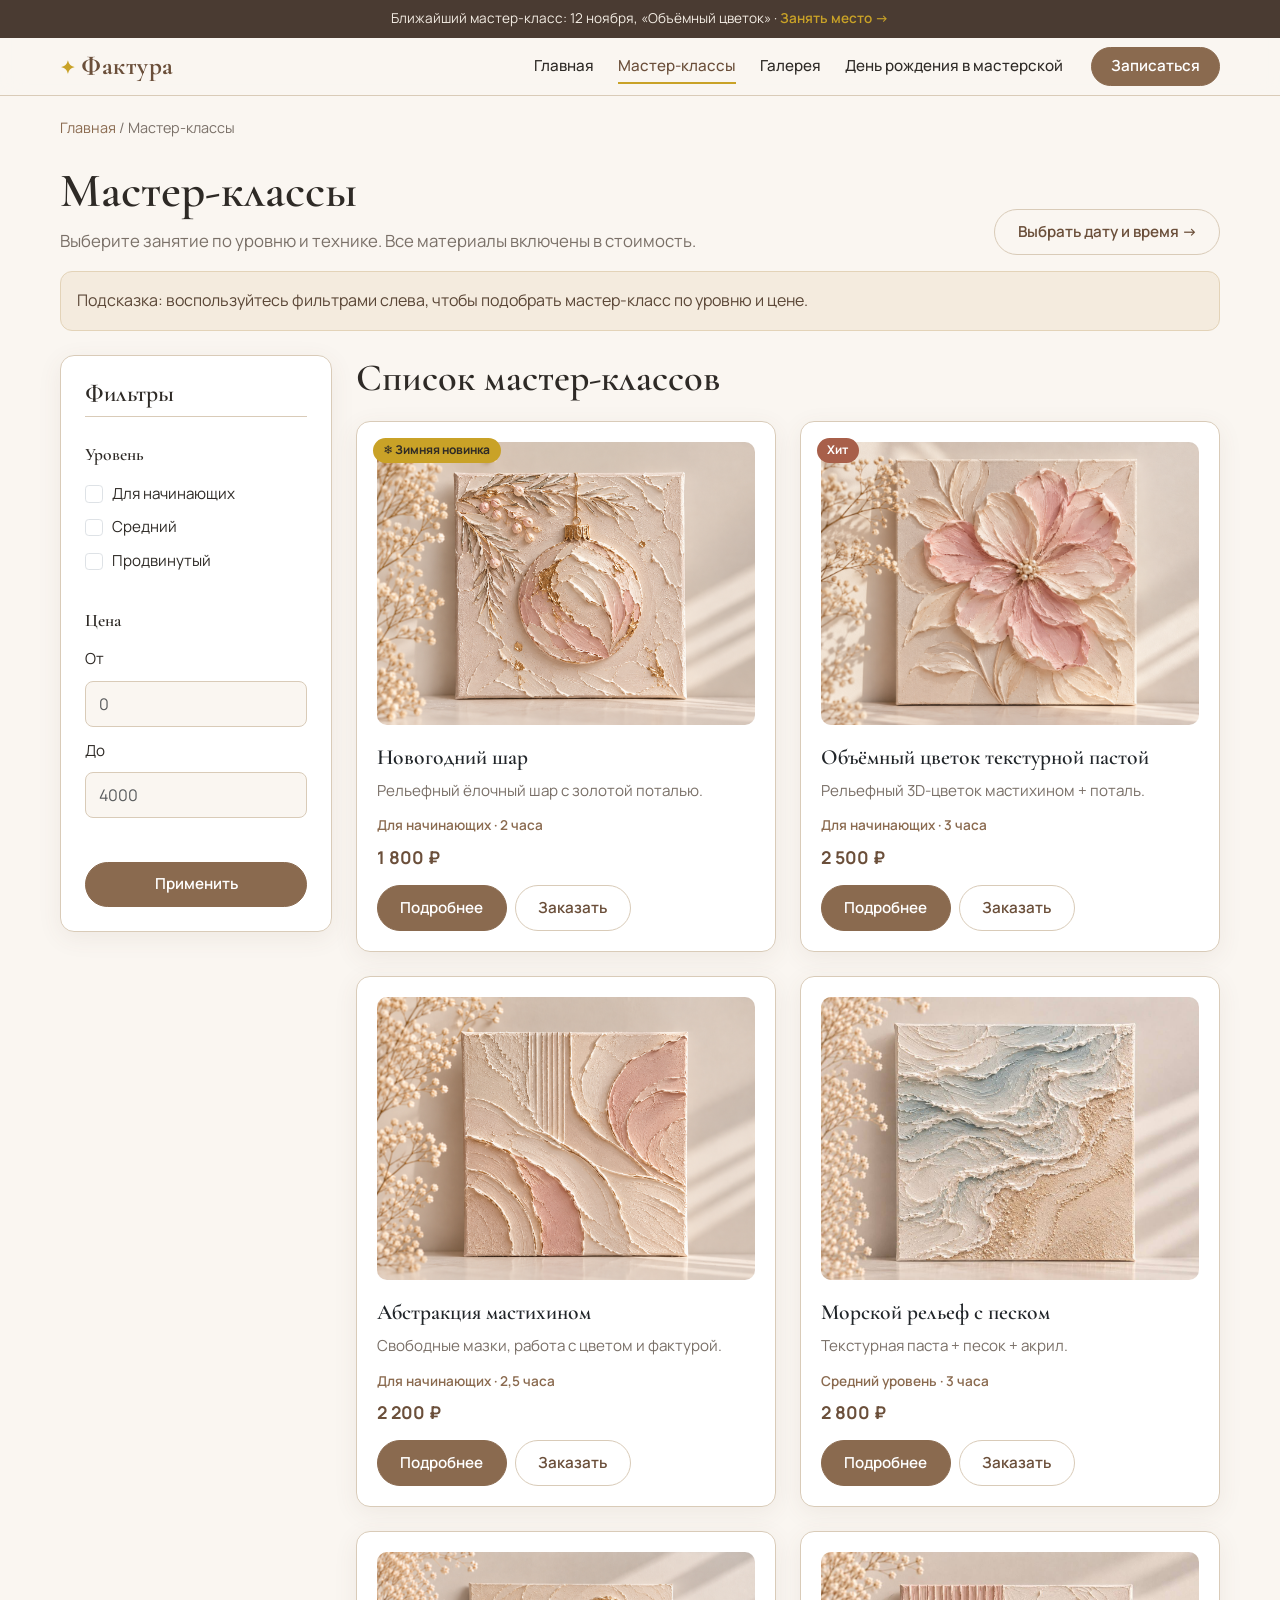
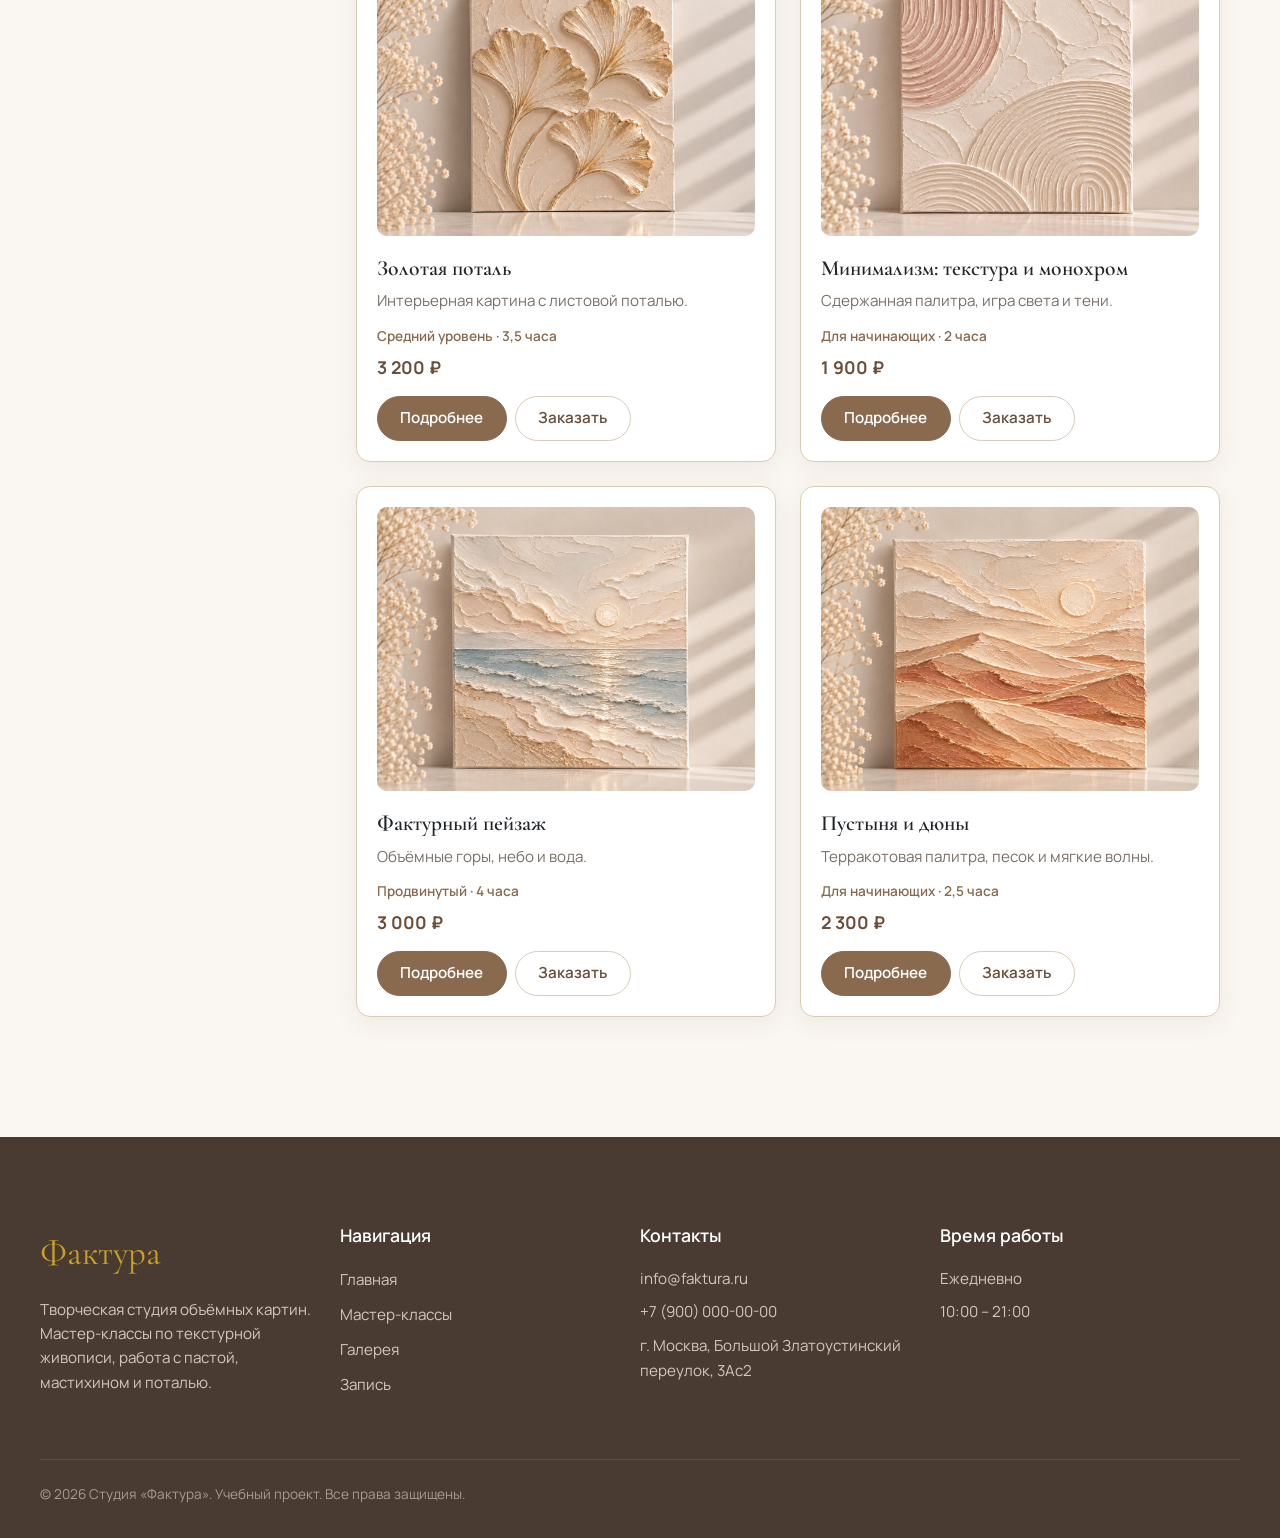
==== commit 379903c0: "feat: birthday page, booking modal, address with map" ====
--- a/catalog.html
+++ b/catalog.html
@@ -34,17 +34,7 @@
           <li class="nav-item"><a class="nav-link" href="index.html">Главная</a></li>
           <li class="nav-item"><a class="nav-link active" aria-current="page" href="catalog.html">Мастер-классы</a></li>
           <li class="nav-item"><a class="nav-link" href="index.html#gallery">Галерея</a></li>
-          <li class="nav-item dropdown">
-            <a class="nav-link dropdown-toggle" href="#" role="button" data-bs-toggle="dropdown" aria-expanded="false">Ещё</a>
-            <ul class="dropdown-menu dropdown-menu-end">
-              <li><a class="dropdown-item" href="catalog.html">Все мастер-классы</a></li>
-              <li><a class="dropdown-item" href="product.html">О мастер-классе</a></li>
-              <li><a class="dropdown-item" href="index.html#popular">Популярное</a></li>
-              <li><hr class="dropdown-divider"></li>
-              <li><a class="dropdown-item" href="order.html">Оформить запись</a></li>
-            </ul>
-          </li>
-        </ul>
+          <li class="nav-item"><a class="nav-link" href="product.html">День рождения в мастерской</a></li>
         <a class="btn btn-primary ms-lg-3 mt-3 mt-lg-0" href="order.html">Записаться</a>
       </div>
     </div>
@@ -362,7 +352,7 @@
           <a href="tel:+79000000000">+7 (900) 000-00-00</a>
         </div>
         <div class="footer-contact-item">
-          г. Москва, ул. Творческая, 15
+          г. Москва, Большой Златоустинский переулок, 3Ас2
         </div>
       </div>
 
--- a/css/custom.css
+++ b/css/custom.css
@@ -2285,7 +2285,7 @@
 
 .order-side__contacts {
   padding: 1.25rem 1.5rem;
-  border-left: 4px solid var(--facture-accent);
+  border-left: 4px solid var(--facture-primary-dark);
   border-radius: 10px;
   background: var(--facture-surface);
   font-size: 0.95rem;
@@ -2504,6 +2504,8 @@
   width: calc(100% - 2.5rem);
   margin: 1.25rem 1.25rem 0;
   aspect-ratio: 4 / 3;
+  height: auto;          /* добавить */
+  flex-shrink: 0;        /* добавить */
   object-fit: cover;
   border-radius: 10px;
   background: var(--facture-surface);
@@ -2788,4 +2790,366 @@
 
 .was-validated .form-check-input:valid ~ .form-check-label {
   color: inherit;
+}
+
+
+/* Слайдер работ на странице «День рождения в мастерской» */
+.works-slide {
+  aspect-ratio: 16 / 7;
+  object-fit: cover;
+}
+
+@media (max-width: 575.98px) {
+  .works-slide { aspect-ratio: 4 / 3; }
+}
+
+/* Вкладки-«таблетки» и карточки на странице «День рождения» */
+.party-tabs {
+  --bs-nav-pills-link-active-bg: var(--facture-primary);
+  --bs-nav-pills-link-active-color: #fff;
+  gap: 0.5rem;
+}
+
+.party-tabs .nav-link {
+  color: var(--facture-primary-dark);
+  background: var(--facture-surface);
+  border: 1px solid var(--facture-border);
+  border-radius: 999px;
+  padding: 0.55rem 1.4rem;
+  font-weight: 600;
+}
+
+.party-tabs .nav-link:hover:not(.active) {
+  background: #fff;
+  border-color: var(--facture-primary);
+}
+
+.party-item {
+  display: flex;
+  align-items: flex-start;
+  gap: 1rem;
+  height: 100%;
+  padding: 1.1rem 1.25rem;
+  background: #fff;
+  border: 1px solid var(--facture-border);
+  border-radius: var(--facture-radius);
+  box-shadow: 0 2px 10px rgba(90, 70, 50, 0.06);
+}
+
+.party-item__icon {
+  flex-shrink: 0;
+  display: grid;
+  place-items: center;
+  width: 3rem;
+  height: 3rem;
+  font-size: 1.5rem;
+  background: var(--facture-surface);
+  border-radius: 50%;
+}
+
+.party-item__title {
+  margin: 0 0 0.2rem;
+  font-size: 1.05rem;
+  font-weight: 700;
+}
+
+.party-item__text {
+  margin: 0;
+  color: #6b5b4d;
+  font-size: 0.95rem;
+}
+
+.party-step {
+  display: flex;
+  align-items: center;
+  gap: 1.25rem;
+  padding: 0.9rem 0;
+  border-bottom: 1px dashed var(--facture-border);
+}
+
+.party-step:last-child { border-bottom: 0; }
+
+.party-step__time {
+  flex-shrink: 0;
+  min-width: 5.5rem;
+  padding: 0.4rem 0.8rem;
+  text-align: center;
+  font-weight: 700;
+  color: var(--facture-primary-dark);
+  background: var(--facture-surface);
+  border: 1px solid var(--facture-border);
+  border-radius: 999px;
+}
+
+
+
+
+/* Таблица характеристик на странице «День рождения» */
+.spec-card {
+  background: #fff;
+  border: 1px solid var(--facture-border);
+  border-radius: var(--facture-radius);
+  box-shadow: 0 2px 10px rgba(90, 70, 50, 0.06);
+  overflow: hidden;
+}
+
+.spec-table {
+  --bs-table-bg: transparent;
+  --bs-table-hover-bg: rgba(239, 230, 220, 0.5);
+}
+
+.spec-table thead th {
+  padding: 0.9rem 1.5rem;
+  font-size: 0.85rem;
+  letter-spacing: 0.06em;
+  text-transform: uppercase;
+  color: #fff;
+  background: var(--facture-primary);
+  border-bottom: 0;
+}
+
+.spec-table tbody th,
+.spec-table tbody td {
+  padding: 0.95rem 1.5rem;
+  border-bottom: 1px solid var(--facture-border);
+}
+
+.spec-table tbody tr:last-child th,
+.spec-table tbody tr:last-child td { border-bottom: 0; }
+
+.spec-table tbody th {
+  width: 35%;
+  font-weight: 600;
+  color: var(--facture-primary-dark);
+  background: var(--facture-surface);
+}
+
+.spec-price {
+  font-weight: 700;
+  color: var(--facture-primary-dark);
+}
+
+
+
+
+
+/* Карточки форматов праздника */
+.plan-card {
+  position: relative;
+  border: 1px solid var(--facture-border);
+  border-radius: var(--facture-radius);
+  box-shadow: 0 2px 10px rgba(90, 70, 50, 0.06);
+  transition: transform 0.2s ease, box-shadow 0.2s ease;
+}
+
+.plan-card:hover {
+  transform: translateY(-4px);
+  box-shadow: 0 10px 24px rgba(90, 70, 50, 0.14);
+}
+
+.plan-card .card-body { padding: 1.75rem; }
+
+.plan-card--featured {
+  border: 2px solid var(--facture-primary);
+  background: linear-gradient(180deg, var(--facture-surface) 0%, #fff 55%);
+}
+
+.plan-card__badge {
+  position: absolute;
+  top: -0.7rem;
+  right: 1.25rem;
+  padding: 0.4rem 0.9rem;
+  color: #fff;
+  background: var(--facture-accent);
+  border-radius: 999px;
+}
+
+.plan-card__title {
+  margin-bottom: 0.2rem;
+  font-size: 1.4rem;
+}
+
+.plan-card__who {
+  margin-bottom: 1rem;
+  color: #6b5b4d;
+  font-size: 0.95rem;
+}
+
+.plan-card__price {
+  margin-bottom: 1rem;
+  font-family: 'Cormorant Garamond', serif;
+  font-size: 2.4rem;
+  font-weight: 700;
+  line-height: 1;
+  color: var(--facture-primary-dark);
+}
+
+.plan-card__list {
+  margin-bottom: 1.5rem;
+  padding-top: 1rem;
+  border-top: 1px dashed var(--facture-border);
+}
+
+.plan-card__list li {
+  position: relative;
+  padding: 0.25rem 0 0.25rem 1.6rem;
+}
+
+.plan-card__list li::before {
+  content: "✓";
+  position: absolute;
+  left: 0;
+  font-weight: 700;
+  color: var(--facture-accent);
+}
+
+/* Вопросы: отдельные плашки */
+.faq-list .accordion-item {
+  margin-bottom: 0.75rem;
+  border: 1px solid var(--facture-border);
+  border-radius: var(--facture-radius);
+  overflow: hidden;
+  box-shadow: 0 2px 8px rgba(90, 70, 50, 0.05);
+}
+
+.faq-list .accordion-button {
+  padding: 1.1rem 1.4rem;
+  font-size: 1.05rem;
+}
+
+.faq-list .accordion-button:not(.collapsed) {
+  box-shadow: none;
+  border-bottom: 1px dashed var(--facture-border);
+}
+
+.faq-list .accordion-body {
+  padding: 1.1rem 1.4rem 1.3rem;
+  color: #6b5b4d;
+}
+
+
+
+
+/* Форма «Бронь праздника» */
+.booking-modal .modal-content {
+  border: 0;
+  border-radius: 20px;
+  box-shadow: 0 20px 50px rgba(60, 40, 25, 0.25);
+  overflow: hidden;
+}
+
+.booking-modal .modal-header {
+  padding: 1.5rem 1.75rem 1.25rem;
+  background: linear-gradient(135deg, var(--facture-surface) 0%, #f3e6d6 100%);
+  border-bottom: 3px solid var(--facture-accent);
+}
+
+.booking-modal .modal-title {
+  font-size: 1.6rem;
+  color: var(--facture-primary-dark);
+}
+
+.booking-modal__sub {
+  font-size: 0.9rem;
+  color: #6b5b4d;
+}
+
+.booking-modal .modal-body {
+  padding: 1.5rem 1.75rem;
+  background: #fffdfa;
+}
+
+.booking-modal .form-label {
+  margin-bottom: 0.35rem;
+  font-size: 0.85rem;
+  font-weight: 700;
+  letter-spacing: 0.02em;
+  color: var(--facture-primary-dark);
+}
+
+.booking-modal .form-control,
+.booking-modal .form-select {
+  padding: 0.7rem 1rem;
+  background-color: #fff;
+  border: 1.5px solid var(--facture-border);
+  border-radius: 12px;
+  transition: border-color 0.2s ease, box-shadow 0.2s ease;
+}
+
+.booking-modal .form-control:hover,
+.booking-modal .form-select:hover {
+  border-color: var(--facture-primary);
+}
+
+.booking-modal .form-control:focus,
+.booking-modal .form-select:focus {
+  border-color: var(--facture-accent);
+  box-shadow: 0 0 0 0.25rem rgba(201, 162, 39, 0.2);
+}
+
+.booking-modal__comment {
+  height: 7.5rem;
+  resize: none;
+  overflow-y: auto;
+}
+
+.booking-modal .form-check-input:checked {
+  background-color: var(--facture-primary);
+  border-color: var(--facture-primary);
+}
+
+.booking-modal .modal-footer {
+  padding: 1rem 1.75rem 1.5rem;
+  background: #fffdfa;
+  border-top: 0;
+}
+
+.booking-modal .modal-footer .btn { padding: 0.6rem 1.5rem; }
+
+
+
+/* Блок «Как нас найти» */
+.contact-card {
+  border: 1px solid var(--facture-border);
+  border-radius: var(--facture-radius);
+  box-shadow: 0 2px 10px rgba(90, 70, 50, 0.06);
+}
+
+.contact-card .card-body { padding: 1.75rem; }
+
+.contact-list dt {
+  font-size: 0.8rem;
+  font-weight: 700;
+  letter-spacing: 0.06em;
+  text-transform: uppercase;
+  color: var(--facture-primary-dark);
+}
+
+.contact-list dd {
+  margin: 0 0 1rem;
+  padding-bottom: 1rem;
+  border-bottom: 1px dashed var(--facture-border);
+  font-size: 1.05rem;
+}
+
+.contact-list dd:last-child {
+  margin-bottom: 0;
+  padding-bottom: 0;
+  border-bottom: 0;
+}
+
+.map-frame {
+  min-height: 320px;
+  border: 1px solid var(--facture-border);
+  border-radius: var(--facture-radius);
+  box-shadow: 0 2px 10px rgba(90, 70, 50, 0.06);
+  overflow: hidden;
+}
+
+.map-frame iframe {
+  display: block;
+  width: 100%;
+  height: 100%;
+  min-height: 320px;
+  border: 0;
 }
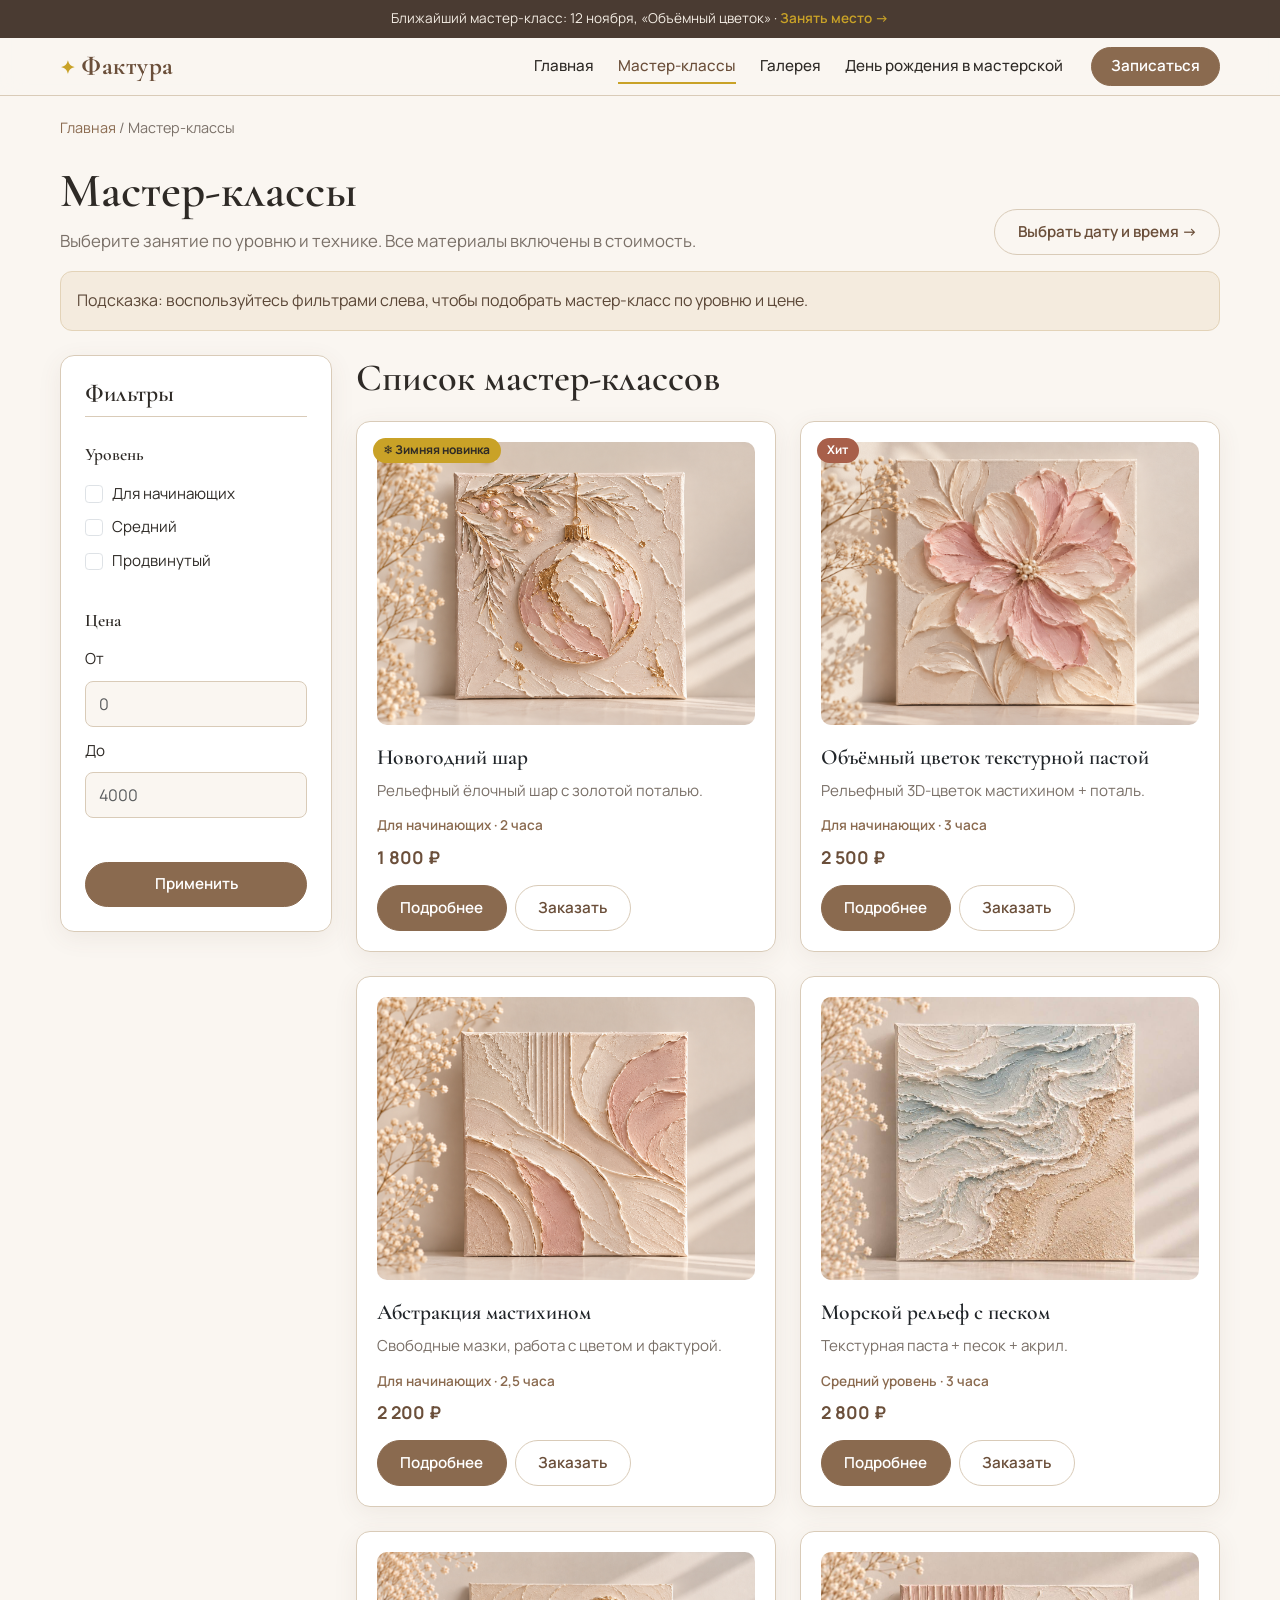
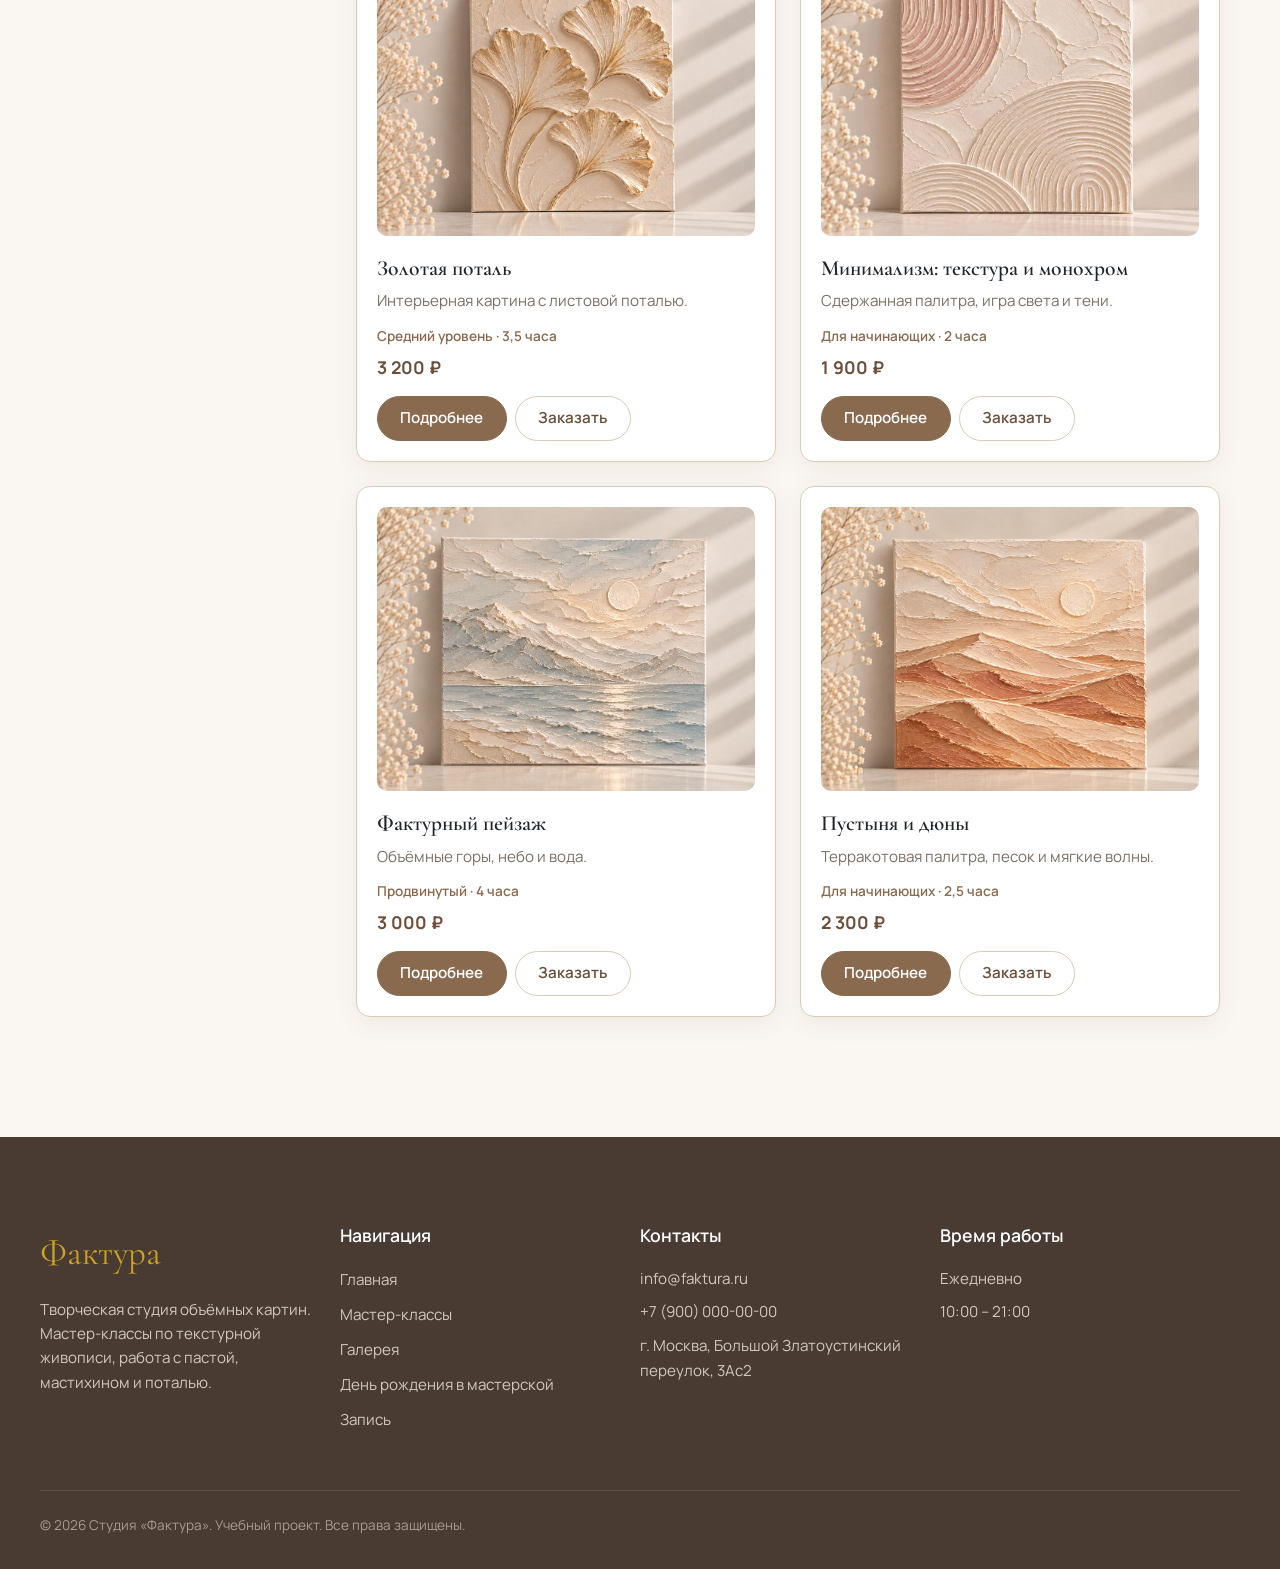
==== commit 1e3baba5: "feat: practice 11 - birthday page, mobile layout, final fixes" ====
--- a/catalog.html
+++ b/catalog.html
@@ -35,6 +35,7 @@
           <li class="nav-item"><a class="nav-link active" aria-current="page" href="catalog.html">Мастер-классы</a></li>
           <li class="nav-item"><a class="nav-link" href="index.html#gallery">Галерея</a></li>
           <li class="nav-item"><a class="nav-link" href="product.html">День рождения в мастерской</a></li>
+        </ul>
         <a class="btn btn-primary ms-lg-3 mt-3 mt-lg-0" href="order.html">Записаться</a>
       </div>
     </div>
@@ -338,6 +339,7 @@
           <li><a href="index.html">Главная</a></li>
           <li><a href="catalog.html">Мастер-классы</a></li>
           <li><a href="index.html#gallery">Галерея</a></li>
+          <li><a href="product.html">День рождения в мастерской</a></li>
           <li><a href="order.html">Запись</a></li>
         </ul>
       </div>
--- a/css/custom.css
+++ b/css/custom.css
@@ -3152,4 +3152,172 @@
   height: 100%;
   min-height: 320px;
   border: 0;
+}
+
+
+/* ===== МОБИЛЬНАЯ ВЕРСИЯ ===== */
+
+/* единые боковые поля на странице «День рождения» */
+main.container {
+  padding-inline: 1.25rem;
+}
+
+@media (max-width: 991.98px) {
+  .hero__actions {
+    margin-left: 0;
+  }
+}
+
+@media (max-width: 575.98px) {
+  /* главный экран */
+  .hero__text br { display: none; }
+
+  .hero__actions .btn {
+    flex: 1 1 100%;
+    text-align: center;
+  }
+
+  .hero__facts {
+    display: grid;
+    grid-template-columns: repeat(3, 1fr);
+    gap: 0;
+    margin-top: 2rem;
+  }
+
+  .hero__facts li { padding: 0 0.6rem; }
+  .hero__facts strong { font-size: 1.5rem; }
+  .hero__facts span { font-size: 0.75rem; }
+
+  /* расписание: карточки вместо широкой таблицы */
+  .schedule-table,
+  .schedule-table tbody,
+  .schedule-table tr,
+  .schedule-table td {
+    display: block;
+    width: 100%;
+  }
+
+  .schedule-table thead { display: none; }
+
+  .schedule-table tr {
+    display: grid;
+    grid-template-columns: 1fr auto;
+    gap: 0.2rem 0.75rem;
+    align-items: center;
+    padding: 1rem 1.1rem;
+    border-bottom: 1px solid var(--facture-border);
+  }
+
+  .schedule-table tr:last-child { border-bottom: 0; }
+
+  .schedule-table td {
+    padding: 0;
+    border: 0;
+  }
+
+  .schedule-table td:nth-child(1) {
+    grid-column: 1; grid-row: 1;
+    font-size: 0.85rem;
+    font-weight: 700;
+    letter-spacing: 0.04em;
+    text-transform: uppercase;
+    color: var(--facture-primary);
+  }
+
+  .schedule-table td:nth-child(4) {
+    grid-column: 2; grid-row: 1;
+    width: auto;
+    text-align: right;
+    font-weight: 700;
+    color: var(--facture-primary-dark);
+  }
+
+  .schedule-table td:nth-child(2) {
+    grid-column: 1 / -1; grid-row: 2;
+    font-family: 'Cormorant Garamond', Georgia, serif;
+    font-size: 1.35rem;
+    font-weight: 600;
+    line-height: 1.2;
+  }
+
+  .schedule-table td:nth-child(3) {
+    grid-column: 1; grid-row: 3;
+    color: var(--facture-muted);
+    font-size: 0.9rem;
+  }
+
+  .schedule-table td:nth-child(5) {
+    grid-column: 2; grid-row: 3;
+    width: auto;
+  }
+
+  /* популярные мастер-классы: 2 в ряд, компактно */
+  #popular .row { --bs-gutter-x: 0.75rem; --bs-gutter-y: 0.75rem; }
+
+  #popular .product-card .card-img-top {
+    width: calc(100% - 1rem);
+    margin: 0.5rem 0.5rem 0;
+    border-radius: 8px;
+  }
+
+  #popular .product-card .card-body { padding: 0.75rem; }
+
+  #popular .product-card .card-title {
+    font-size: 1.05rem;
+    line-height: 1.2;
+  }
+
+  #popular .product-card__description { display: none; }
+
+  #popular .product-card__meta { font-size: 0.75rem; }
+  #popular .product-card__price { font-size: 1rem; margin-bottom: 0.6rem; }
+
+  #popular .product-card__actions .btn {
+    width: 100%;
+    padding: 0.4rem 0.5rem;
+    font-size: 0.85rem;
+  }
+
+  #popular .badge.product-card__badge {
+    top: 0.9rem;
+    left: 0.9rem;
+    font-size: 0.65rem;
+    padding: 0.2rem 0.5rem;
+  }
+
+  /* техники: лента со свайпом */
+  #techniques .row {
+    flex-wrap: nowrap;
+    overflow-x: auto;
+    scroll-snap-type: x mandatory;
+    scrollbar-width: none;
+    padding-bottom: 0.5rem;
+  }
+
+  #techniques .row::-webkit-scrollbar { display: none; }
+
+  #techniques .row > .col {
+    flex: 0 0 62%;
+    max-width: 62%;
+    scroll-snap-align: start;
+  }
+}
+
+/* преподаватели: лента со свайпом */
+@media (max-width: 767.98px) {
+  #teachers .row {
+    flex-wrap: nowrap;
+    overflow-x: auto;
+    scroll-snap-type: x mandatory;
+    scrollbar-width: none;
+    padding-bottom: 0.5rem;
+  }
+
+  #teachers .row::-webkit-scrollbar { display: none; }
+
+  #teachers .row > [class*="col-"] {
+    flex: 0 0 80%;
+    max-width: 80%;
+    scroll-snap-align: start;
+  }
 }
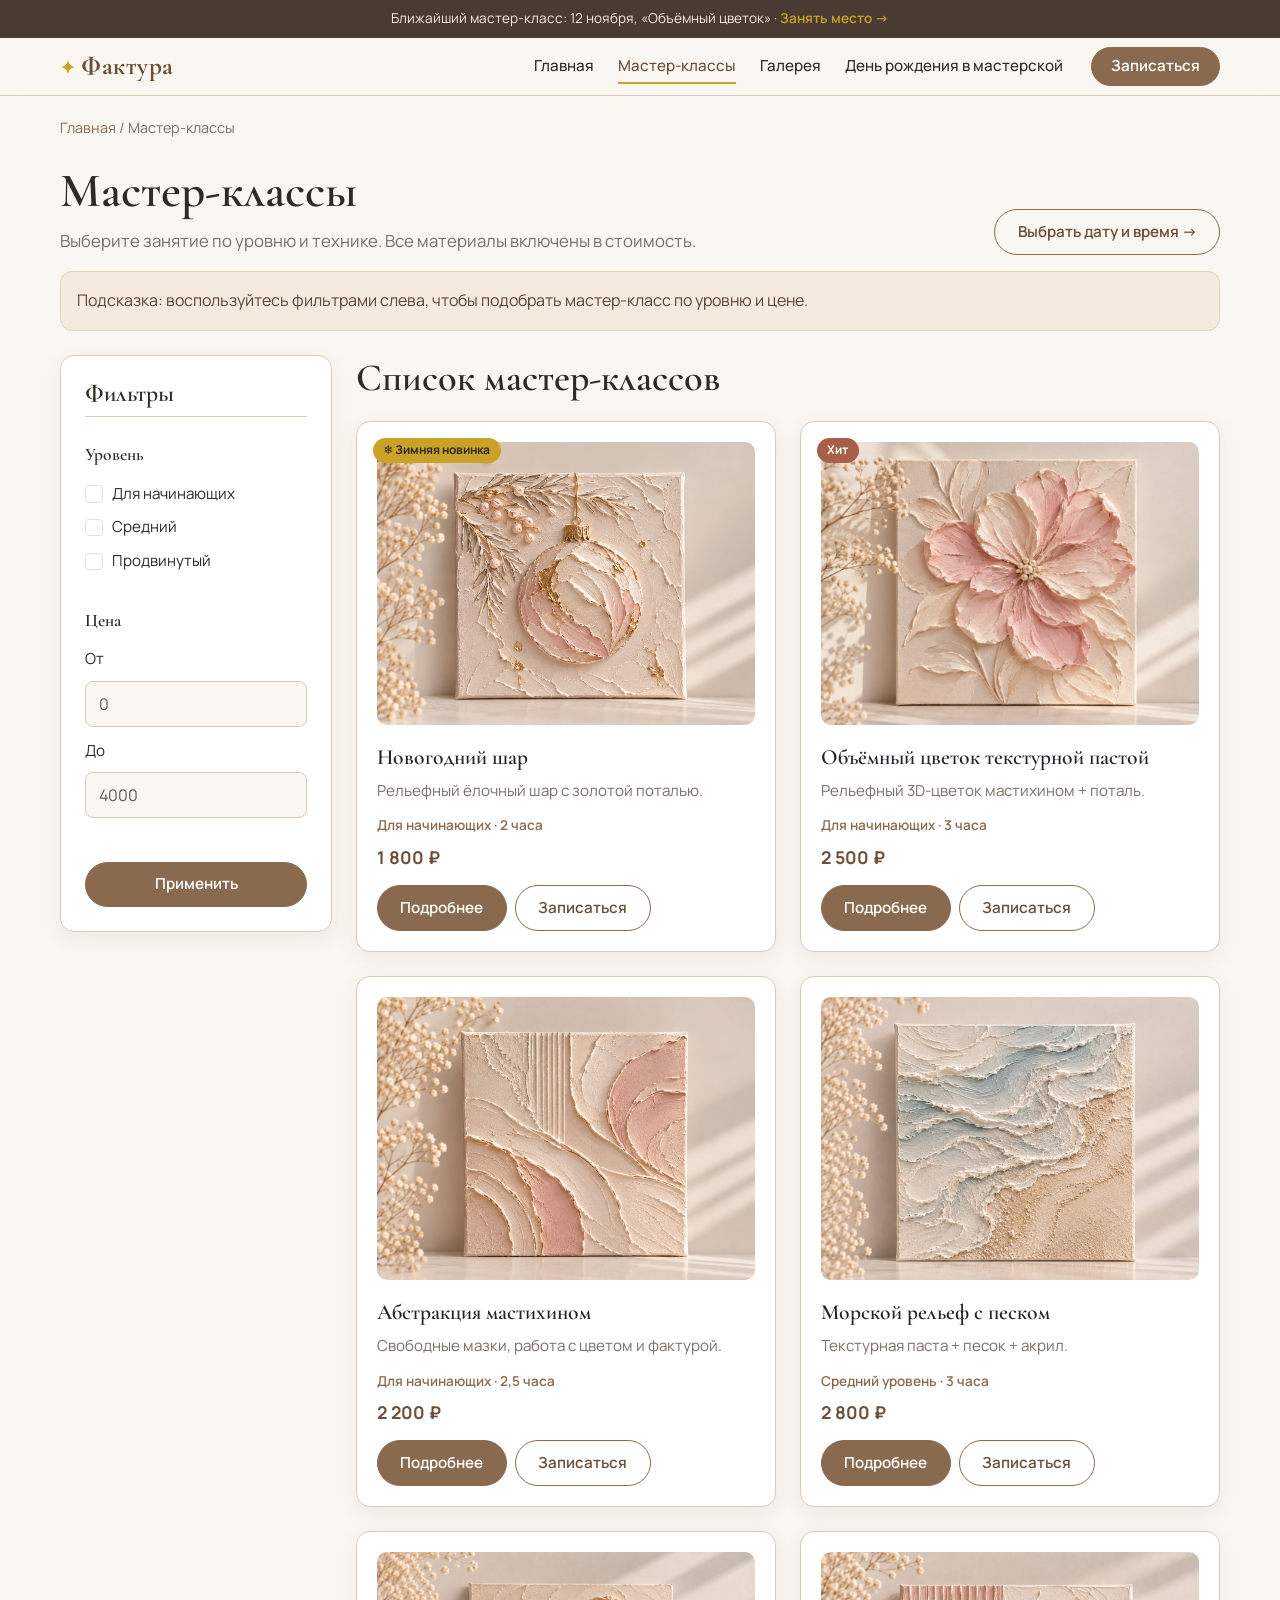
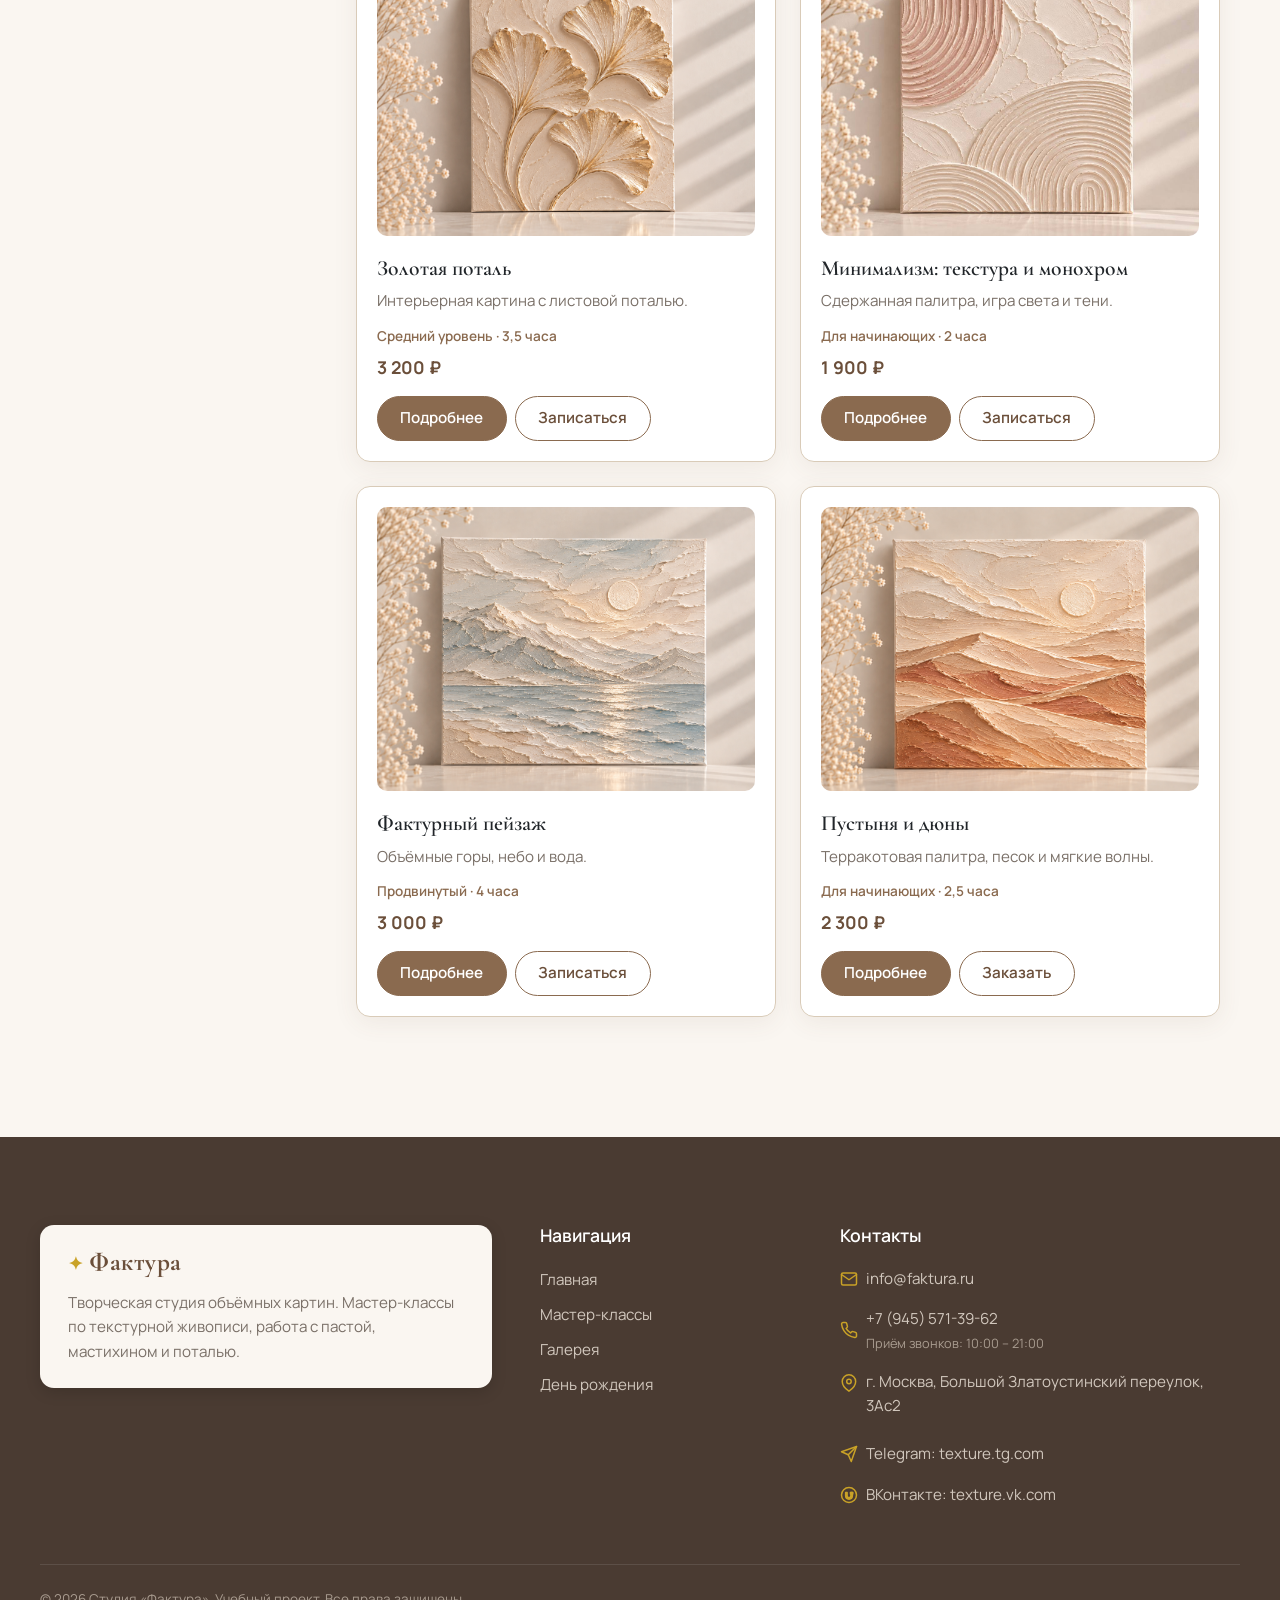
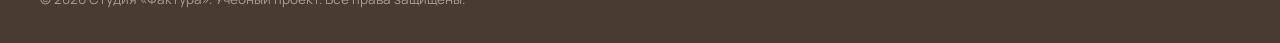
==== commit e2fab2f0: "corrections" ====
--- a/catalog.html
+++ b/catalog.html
@@ -113,8 +113,8 @@
             <p class="product-card__meta">Для начинающих · 2 часа</p>
             <p class="product-card__price">1 800 ₽</p>
             <div class="product-card__actions d-flex flex-wrap gap-2">
-                <a class="btn btn-primary" href="product.html?mk=newyear">Подробнее</a>
-                <button class="btn btn-outline-primary" type="button" data-bs-toggle="modal" data-bs-target="#orderModal" data-mk="Новогодний шар">Заказать</button>
+                <a class="btn btn-primary" href="newyear.html">Подробнее</a>
+                <button class="btn btn-outline-primary" type="button" data-bs-toggle="modal" data-bs-target="#orderModal" data-mk="Новогодний шар">Записаться</button>
               </div>
           </div>
           </article></div>
@@ -136,8 +136,8 @@
             <p class="product-card__meta">Для начинающих · 3 часа</p>
             <p class="product-card__price">2 500 ₽</p>
             <div class="product-card__actions d-flex flex-wrap gap-2">
-                <a class="btn btn-primary" href="product.html?mk=flower">Подробнее</a>
-                <button class="btn btn-outline-primary" type="button" data-bs-toggle="modal" data-bs-target="#orderModal" data-mk="Объёмный цветок текстурной пастой">Заказать</button>
+                <a class="btn btn-primary" href="flower.html">Подробнее</a>
+                <button class="btn btn-outline-primary" type="button" data-bs-toggle="modal" data-bs-target="#orderModal" data-mk="Объёмный цветок текстурной пастой">Записаться</button>
               </div>
           </div>
           </article></div>
@@ -158,8 +158,8 @@
             <p class="product-card__meta">Для начинающих · 2,5 часа</p>
             <p class="product-card__price">2 200 ₽</p>
             <div class="product-card__actions d-flex flex-wrap gap-2">
-                <a class="btn btn-primary" href="product.html?mk=abstract">Подробнее</a>
-                <button class="btn btn-outline-primary" type="button" data-bs-toggle="modal" data-bs-target="#orderModal" data-mk="Абстракция мастихином">Заказать</button>
+                <a class="btn btn-primary" href="abstract.html">Подробнее</a>
+                <button class="btn btn-outline-primary" type="button" data-bs-toggle="modal" data-bs-target="#orderModal" data-mk="Абстракция мастихином">Записаться</button>
               </div>
           </div>
           </article></div>
@@ -180,8 +180,8 @@
             <p class="product-card__meta">Средний уровень · 3 часа</p>
             <p class="product-card__price">2 800 ₽</p>
             <div class="product-card__actions d-flex flex-wrap gap-2">
-                <a class="btn btn-primary" href="product.html?mk=sea">Подробнее</a>
-                <button class="btn btn-outline-primary" type="button" data-bs-toggle="modal" data-bs-target="#orderModal" data-mk="Морской рельеф с песком">Заказать</button>
+                <a class="btn btn-primary" href="sea.html">Подробнее</a>
+                <button class="btn btn-outline-primary" type="button" data-bs-toggle="modal" data-bs-target="#orderModal" data-mk="Морской рельеф с песком">Записаться</button>
               </div>
           </div>
           </article></div>
@@ -202,8 +202,8 @@
             <p class="product-card__meta">Средний уровень · 3,5 часа</p>
             <p class="product-card__price">3 200 ₽</p>
             <div class="product-card__actions d-flex flex-wrap gap-2">
-                <a class="btn btn-primary" href="product.html?mk=gilding">Подробнее</a>
-                <button class="btn btn-outline-primary" type="button" data-bs-toggle="modal" data-bs-target="#orderModal" data-mk="Золотая поталь">Заказать</button>
+                <a class="btn btn-primary" href="gilding.html">Подробнее</a>
+                <button class="btn btn-outline-primary" type="button" data-bs-toggle="modal" data-bs-target="#orderModal" data-mk="Золотая поталь">Записаться</button>
               </div>
           </div>
           </article></div>
@@ -224,8 +224,8 @@
             <p class="product-card__meta">Для начинающих · 2 часа</p>
             <p class="product-card__price">1 900 ₽</p>
             <div class="product-card__actions d-flex flex-wrap gap-2">
-                <a class="btn btn-primary" href="product.html?mk=minimal">Подробнее</a>
-                <button class="btn btn-outline-primary" type="button" data-bs-toggle="modal" data-bs-target="#orderModal" data-mk="Минимализм: текстура и монохром">Заказать</button>
+                <a class="btn btn-primary" href="minimal.html">Подробнее</a>
+                <button class="btn btn-outline-primary" type="button" data-bs-toggle="modal" data-bs-target="#orderModal" data-mk="Минимализм: текстура и монохром">Записаться</button>
               </div>
           </div>
           </article></div>
@@ -246,8 +246,8 @@
             <p class="product-card__meta">Продвинутый · 4 часа</p>
             <p class="product-card__price">3 000 ₽</p>
             <div class="product-card__actions d-flex flex-wrap gap-2">
-                <a class="btn btn-primary" href="product.html?mk=landscape">Подробнее</a>
-                <button class="btn btn-outline-primary" type="button" data-bs-toggle="modal" data-bs-target="#orderModal" data-mk="Фактурный пейзаж">Заказать</button>
+                <a class="btn btn-primary" href="landscape.html">Подробнее</a>
+                <button class="btn btn-outline-primary" type="button" data-bs-toggle="modal" data-bs-target="#orderModal" data-mk="Фактурный пейзаж">Записаться</button>
               </div>
           </div>
           </article></div>
@@ -268,7 +268,7 @@
             <p class="product-card__meta">Для начинающих · 2,5 часа</p>
             <p class="product-card__price">2 300 ₽</p>
             <div class="product-card__actions d-flex flex-wrap gap-2">
-                <a class="btn btn-primary" href="product.html?mk=desert">Подробнее</a>
+                <a class="btn btn-primary" href="desert.html">Подробнее</a>
                 <button class="btn btn-outline-primary" type="button" data-bs-toggle="modal" data-bs-target="#orderModal" data-mk="Пустыня и дюны">Заказать</button>
               </div>
           </div>
@@ -320,58 +320,100 @@
     </div>
   </div>
 
-  <!-- ПОДВАЛ -->
-  <footer class="site-footer">
-    <div class="footer-container row gx-0 gy-4">
+<footer class="site-footer">
+  <div class="footer-container row gx-0 gy-4">
+
+    <!-- 1. Логотип и описание -->
+    <div class="footer-col col-12 col-lg-5 pe-lg-5 mb-4 mb-lg-0">
       
-      <!-- Колонка 1: Логотип и описание -->
-      <div class="footer-col col-12 col-md-6 col-lg-3 pe-lg-4">
-        <a href="index.html" class="footer-logo">Фактура</a>
-        <p class="footer-desc">
+      <!-- Начало бежевой плашки -->
+      <div class="footer-brand-box">
+        <a class="site-header__logo" href="index.html" style="color: var(--facture-primary-dark);">
+          <span class="site-header__star">✦</span>Фактура
+        </a>
+        <p class="footer-desc mb-0">
           Творческая студия объёмных картин. Мастер-классы по текстурной живописи, работа с пастой, мастихином и поталью.
         </p>
       </div>
-
-      <!-- Колонка 2: Навигация -->
-      <div class="footer-col col-12 col-md-6 col-lg-3 pe-lg-4">
-        <h4>Навигация</h4>
-        <ul class="footer-list">
-          <li><a href="index.html">Главная</a></li>
-          <li><a href="catalog.html">Мастер-классы</a></li>
-          <li><a href="index.html#gallery">Галерея</a></li>
-          <li><a href="product.html">День рождения в мастерской</a></li>
-          <li><a href="order.html">Запись</a></li>
-        </ul>
-      </div>
-
-      <!-- Колонка 3: Контакты -->
-      <div class="footer-col col-12 col-md-6 col-lg-3 pe-lg-4">
-        <h4>Контакты</h4>
-        <div class="footer-contact-item">
-          <a href="mailto:info@faktura.ru">info@faktura.ru</a>
-        </div>
-        <div class="footer-contact-item">
-          <a href="tel:+79000000000">+7 (900) 000-00-00</a>
-        </div>
-        <div class="footer-contact-item">
-          г. Москва, Большой Златоустинский переулок, 3Ас2
-        </div>
-      </div>
-
-      <!-- Колонка 4: Режим работы -->
-      <div class="footer-col col-12 col-md-6 col-lg-3 pe-lg-4">
-        <h4>Время работы</h4>
-        <div class="footer-contact-item">Ежедневно</div>
-        <div class="footer-contact-item">10:00 – 21:00</div>
-      </div>
-
-    </div>
-
-    <!-- Нижняя строка с копирайтом -->
-    <div class="footer-bottom">
-      <p style="margin: 0;">&copy; 2026 Студия «Фактура». Учебный проект. Все права защищены.</p>
-    </div>
-  </footer>
+      <!-- Конец бежевой плашки -->
+
+    </div>
+
+    <!-- 2. Навигация -->
+    <div class="footer-col col-6 col-lg-3">
+      <h4>Навигация</h4>
+      <ul class="footer-list">
+        <li><a href="index.html">Главная</a></li>
+        <li><a href="catalog.html">Мастер-классы</a></li>
+        <li><a href="index.html#gallery">Галерея</a></li>
+        <li><a href="product.html">День рождения</a></li>
+      </ul>
+    </div>
+
+    <!-- 3. Контакты -->
+    <div class="footer-col col-6 col-lg-4">
+      <h4>Контакты</h4>
+      
+      <!-- Почта -->
+      <div class="footer-contact-item d-flex align-items-center gap-2 mb-3">
+        <svg xmlns="http://www.w3.org/2000/svg" width="18" height="18" viewBox="0 0 24 24" fill="none" stroke="var(--facture-accent)" stroke-width="2" stroke-linecap="round" stroke-linejoin="round">
+          <path d="M4 4h16c1.1 0 2 .9 2 2v12c0 1.1-.9 2-2 2H4c-1.1 0-2-.9-2-2V6c0-1.1.9-2 2-2z"></path>
+          <polyline points="22,6 12,13 2,6"></polyline>
+        </svg>
+        <a href="mailto:info@faktura.ru">info@faktura.ru</a>
+      </div>
+
+      <!-- Телефон -->
+      <div class="footer-contact-item d-flex align-items-center gap-2 mb-3">
+        <svg xmlns="http://www.w3.org/2000/svg" width="18" height="18" viewBox="0 0 24 24" fill="none" stroke="var(--facture-accent)" stroke-width="2" stroke-linecap="round" stroke-linejoin="round">
+          <path d="M22 16.92v3a2 2 0 0 1-2.18 2 19.79 19.79 0 0 1-8.63-3.07 19.5 19.5 0 0 1-6-6 19.79 19.79 0 0 1-3.07-8.67A2 2 0 0 1 4.11 2h3a2 2 0 0 1 2 1.72 12.84 12.84 0 0 0 .7 2.81 2 2 0 0 1-.45 2.11L8.09 9.91a16 16 0 0 0 6 6l1.27-1.27a2 2 0 0 1 2.11-.45 12.84 12.84 0 0 0 2.81.7A2 2 0 0 1 22 16.92z"></path>
+        </svg>
+        <div>
+          <a href="tel:+79000000000" class="d-block">+7 (945) 571-39-62</a>
+          <small style="color: #a89b8f; font-size: 0.8rem; display: block; margin-top: 2px;">Приём звонков: 10:00 – 21:00</small>
+        </div>
+      </div>
+
+      <!-- Адрес -->
+      <div class="footer-contact-item d-flex align-items-start gap-2 mb-4">
+        <svg xmlns="http://www.w3.org/2000/svg" width="18" height="18" viewBox="0 0 24 24" fill="none" stroke="var(--facture-accent)" stroke-width="2" stroke-linecap="round" stroke-linejoin="round" style="margin-top: 4px;">
+          <path d="M21 10c0 7-9 13-9 13s-9-6-9-13a9 9 0 0 1 18 0z"></path>
+          <circle cx="12" cy="10" r="3"></circle>
+        </svg>
+        <span>г. Москва, Большой Златоустинский переулок, 3Ас2</span>
+      </div>
+
+      <!-- Соцсети -->
+      <div class="footer-contact-item d-flex align-items-center gap-2 mb-3">
+        <a href="https://t.me/ваш_ник" target="_blank" rel="noopener" class="d-flex align-items-center gap-2" style="color: inherit; text-decoration: none;">
+          <svg xmlns="http://www.w3.org/2000/svg" width="18" height="18" viewBox="0 0 24 24" fill="none" stroke="var(--facture-accent)" stroke-width="2" stroke-linecap="round" stroke-linejoin="round">
+            <line x1="22" y1="2" x2="11" y2="13"></line>
+            <polygon points="22 2 15 22 11 13 2 9 22 2"></polygon>
+          </svg>
+          <span>Telegram: texture.tg.com</span>
+        </a>
+      </div>
+
+      <div class="footer-contact-item d-flex align-items-center gap-2">
+        <a href="https://vk.com/ваша_страница" target="_blank" rel="noopener" class="d-flex align-items-center gap-2" style="color: inherit; text-decoration: none;">
+          <svg xmlns="http://www.w3.org/2000/svg" width="18" height="18" viewBox="0 0 24 24" fill="none" stroke="var(--facture-accent)" stroke-width="2" stroke-linecap="round" stroke-linejoin="round">
+            <path d="M12 2C6.477 2 2 6.477 2 12c0 5.523 4.477 10 10 10s10-4.477 10-10c0-5.523-4.477-10-10-10z"></path>
+            <path d="M7.5 8.5h2v4.5c0 1.5 1 2.5 2.5 2.5s2.5-1 2.5-2.5V8.5h2v4.5c0 2.5-1.8 4.5-4.5 4.5S7.5 15.5 7.5 13V8.5z"></path>
+            <path d="M14 8.5h3v2h-3z"></path>
+          </svg>
+          <span>ВКонтакте: texture.vk.com</span>
+        </a>
+      </div>
+
+    </div>
+
+  </div>
+
+      <!-- Нижняя строка с копирайтом -->
+      <div class="footer-bottom">
+        <p style="margin: 0;">&copy; 2026 Студия «Фактура». Учебный проект. Все права защищены.</p>
+      </div>
+    </footer>
 
   <button class="scroll-top" type="button" aria-label="Наверх">↑</button>
   <script src="https://cdn.jsdelivr.net/npm/bootstrap@5.3.3/dist/js/bootstrap.bundle.min.js"></script>
--- a/css/custom.css
+++ b/css/custom.css
@@ -108,7 +108,7 @@
 }
 
 .site-header__logo:hover {
-  color: var(--facture-primary);
+  color: #c6aa96;
 }
 
 .site-header__logo:hover .site-header__star {
@@ -2333,11 +2333,6 @@
 }
 
 
-/* =====================================================
-   ПРАКТИКА 10: Bootstrap-компоненты в фирменных цветах
-   Цвета задаются через CSS-переменные самих компонентов
-   ===================================================== */
-
 /* ----- кнопки ----- */
 .btn {
   --bs-btn-padding-x: 1.4rem;
@@ -2373,7 +2368,7 @@
 
 .btn-outline-primary {
   --bs-btn-color: var(--facture-primary-dark);
-  --bs-btn-border-color: var(--facture-border);
+  --bs-btn-border-color: var(--facture-primary);
   --bs-btn-hover-color: var(--facture-primary-dark);
   --bs-btn-hover-bg: var(--facture-surface);
   --bs-btn-hover-border-color: var(--facture-border);
@@ -2492,6 +2487,33 @@
   }
 }
 
+
+/* ===== БЕЖЕВАЯ ПЛАШКА ДЛЯ ЛОГОТИПА В ПОДВАЛЕ ===== */
+.footer-brand-box {
+  background-color: var(--facture-bg); /* Бежевый цвет (как фон сайта) */
+  padding: 1.5rem 1.75rem; /* Внутренние отступы */
+  border-radius: var(--facture-radius); /* Скругление углов */
+  box-shadow: 0 4px 15px rgba(0, 0, 0, 0.15); /* Легкая тень для объема */
+  display: inline-block; /* Чтобы плашка облегала контент, а не растягивалась на всю ширину */
+  max-width: 100%;
+}
+
+/* Настройка логотипа внутри плашки */
+.footer-brand-box .site-header__logo {
+  font-size: 1.8rem; /* Чуть крупнее, чем в шапке, чтобы выделялся */
+  margin-bottom: 1rem; /* Отступ до текста */
+  display: inline-block;
+}
+
+/* Настройка текста описания внутри плашки */
+.footer-brand-box .footer-desc {
+  color: var(--facture-muted); /* Приглушенный коричневый цвет для текста */
+  font-size: 0.95rem;
+  line-height: 1.6;
+  max-width: 100%; /* Позволяем тексту занимать нужную ширину */
+  margin: 0;
+}
+
 /* ----- card ----- */
 .card.product-card {
   --bs-card-border-color: var(--facture-border);
@@ -2504,8 +2526,8 @@
   width: calc(100% - 2.5rem);
   margin: 1.25rem 1.25rem 0;
   aspect-ratio: 4 / 3;
-  height: auto;          /* добавить */
-  flex-shrink: 0;        /* добавить */
+  height: auto;         
+  flex-shrink: 0;       
   object-fit: cover;
   border-radius: 10px;
   background: var(--facture-surface);
@@ -3320,4 +3342,53 @@
     max-width: 80%;
     scroll-snap-align: start;
   }
+}
+
+/* ===== МОБИЛЬНАЯ ВЕРСИЯ 2: герой и страница праздника в 2 колонки, тарифы лентой ===== */
+@media (max-width: 575.98px) {
+  /* главная: картинка справа от текста */
+  .hero { padding: 1rem 0.9rem; min-height: 0; }
+  .hero > .row { --bs-gutter-x: 0.75rem; }
+  .hero__title { font-size: 1.35rem; margin-bottom: 0.9rem; }
+  .hero__text { font-size: 0.78rem; line-height: 1.45; margin-bottom: 1rem; }
+  .hero__text br { display: none; }
+  .hero__image { height: auto; width: 100%; aspect-ratio: 3 / 4; }
+  .hero__note { left: -0.4rem; bottom: 0.6rem; padding: 0.4rem 0.6rem; font-size: 0.8rem; }
+  .hero__actions .btn { font-size: 0.8rem; padding: 0.5rem 0.6rem; }
+  .hero__facts { margin-top: 1.25rem; }
+  .hero__facts li { padding: 0 0.5rem; }
+  .hero__facts strong { font-size: 1.2rem; }
+  .hero__facts span { font-size: 0.68rem; }
+
+  /* страница праздника: фото слева, текст справа */
+  .product-photo { height: 100%; }
+  .product-photo img { height: 100%; object-fit: cover; }
+  main.container .col-7 .lead { font-size: 0.82rem; margin-bottom: 0.5rem; }
+  main.container .col-7 h1 { font-size: 1.15rem; }
+  main.container .col-7 .product-price { font-size: 1.1rem !important; margin-bottom: 0.6rem; }
+  main.container .col-7 .btn-lg { font-size: 0.8rem; padding: 0.5rem 0.7rem; }
+  main.container .col-7 .alert { font-size: 0.72rem; padding: 0.5rem 0.6rem; }
+  main.container .col-7 .badge { font-size: 0.65rem; }
+}
+
+/* тарифы: лента со свайпом */
+@media (max-width: 767.98px) {
+  .plan-strip {
+    flex-wrap: nowrap;
+    overflow-x: auto;
+    scroll-snap-type: x mandatory;
+    -webkit-overflow-scrolling: touch;
+    scrollbar-width: none;
+    padding-top: 0.75rem;
+    padding-bottom: 0.5rem;
+  }
+  .plan-strip::-webkit-scrollbar { display: none; }
+  .plan-strip > * { flex: 0 0 80%; max-width: 80%; scroll-snap-align: center; }
+}
+
+/* Принудительно делаем логотип одинаковым везде */
+.site-header .navbar-brand,
+.footer-brand-box .site-header__logo {
+  font-size: 1.6rem !important; /* Задаем жесткий размер */
+  font-family: 'Cormorant Garamond', Georgia, serif; /* На всякий случай фиксируем шрифт */
 }
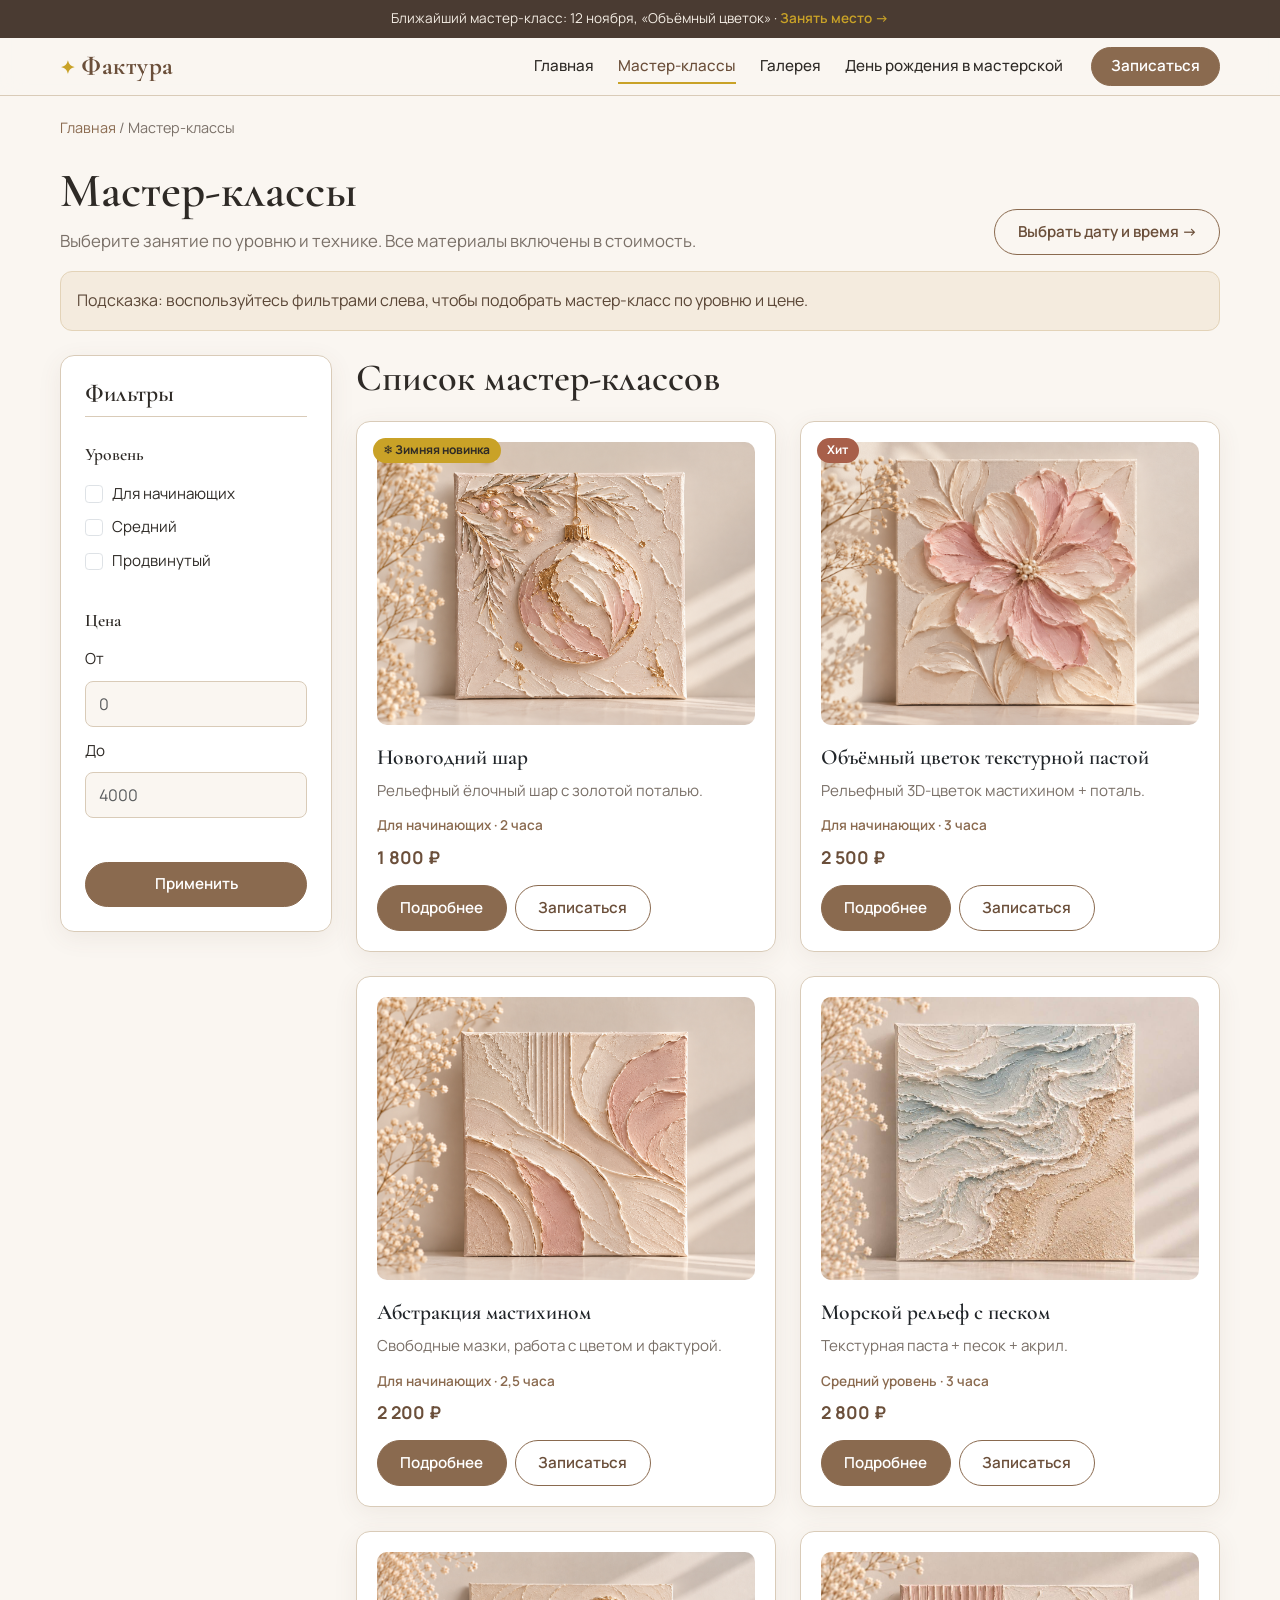
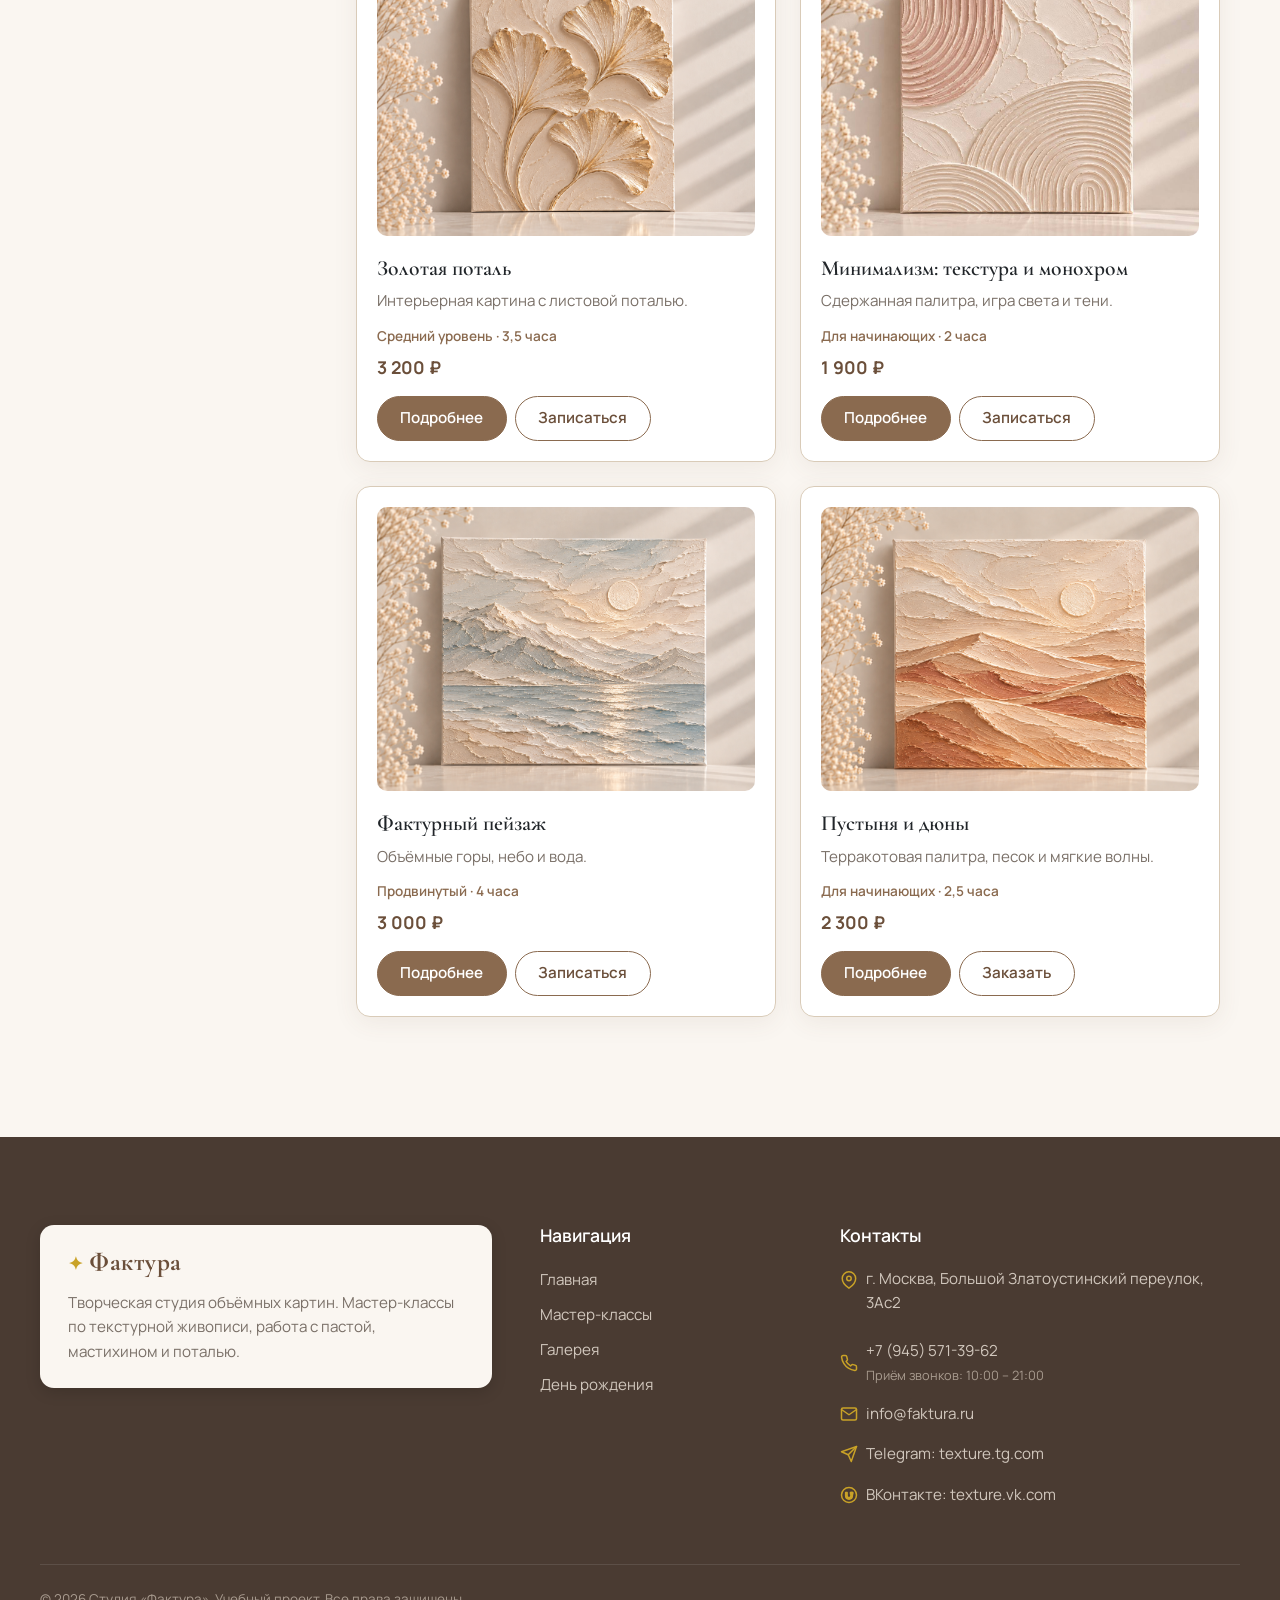
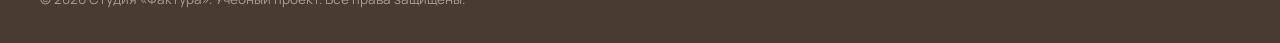
==== commit 9baa363a: "feat: gallery intro, animated counters, call-to-action banner" ====
--- a/catalog.html
+++ b/catalog.html
@@ -33,7 +33,7 @@
         <ul class="navbar-nav ms-auto align-items-lg-center">
           <li class="nav-item"><a class="nav-link" href="index.html">Главная</a></li>
           <li class="nav-item"><a class="nav-link active" aria-current="page" href="catalog.html">Мастер-классы</a></li>
-          <li class="nav-item"><a class="nav-link" href="index.html#gallery">Галерея</a></li>
+          <li class="nav-item"><a class="nav-link" href="gallery.html">Галерея</a></li>
           <li class="nav-item"><a class="nav-link" href="product.html">День рождения в мастерской</a></li>
         </ul>
         <a class="btn btn-primary ms-lg-3 mt-3 mt-lg-0" href="order.html">Записаться</a>
@@ -354,13 +354,13 @@
     <div class="footer-col col-6 col-lg-4">
       <h4>Контакты</h4>
       
-      <!-- Почта -->
-      <div class="footer-contact-item d-flex align-items-center gap-2 mb-3">
-        <svg xmlns="http://www.w3.org/2000/svg" width="18" height="18" viewBox="0 0 24 24" fill="none" stroke="var(--facture-accent)" stroke-width="2" stroke-linecap="round" stroke-linejoin="round">
-          <path d="M4 4h16c1.1 0 2 .9 2 2v12c0 1.1-.9 2-2 2H4c-1.1 0-2-.9-2-2V6c0-1.1.9-2 2-2z"></path>
-          <polyline points="22,6 12,13 2,6"></polyline>
+      <!-- Адрес -->
+      <div class="footer-contact-item d-flex align-items-start gap-2 mb-4">
+        <svg xmlns="http://www.w3.org/2000/svg" width="18" height="18" viewBox="0 0 24 24" fill="none" stroke="var(--facture-accent)" stroke-width="2" stroke-linecap="round" stroke-linejoin="round" style="margin-top: 4px;">
+          <path d="M21 10c0 7-9 13-9 13s-9-6-9-13a9 9 0 0 1 18 0z"></path>
+          <circle cx="12" cy="10" r="3"></circle>
         </svg>
-        <a href="mailto:info@faktura.ru">info@faktura.ru</a>
+        <span>г. Москва, Большой Златоустинский переулок, 3Ас2</span>
       </div>
 
       <!-- Телефон -->
@@ -374,13 +374,13 @@
         </div>
       </div>
 
-      <!-- Адрес -->
-      <div class="footer-contact-item d-flex align-items-start gap-2 mb-4">
-        <svg xmlns="http://www.w3.org/2000/svg" width="18" height="18" viewBox="0 0 24 24" fill="none" stroke="var(--facture-accent)" stroke-width="2" stroke-linecap="round" stroke-linejoin="round" style="margin-top: 4px;">
-          <path d="M21 10c0 7-9 13-9 13s-9-6-9-13a9 9 0 0 1 18 0z"></path>
-          <circle cx="12" cy="10" r="3"></circle>
+      <!-- Почта -->
+      <div class="footer-contact-item d-flex align-items-center gap-2 mb-3">
+        <svg xmlns="http://www.w3.org/2000/svg" width="18" height="18" viewBox="0 0 24 24" fill="none" stroke="var(--facture-accent)" stroke-width="2" stroke-linecap="round" stroke-linejoin="round">
+          <path d="M4 4h16c1.1 0 2 .9 2 2v12c0 1.1-.9 2-2 2H4c-1.1 0-2-.9-2-2V6c0-1.1.9-2 2-2z"></path>
+          <polyline points="22,6 12,13 2,6"></polyline>
         </svg>
-        <span>г. Москва, Большой Златоустинский переулок, 3Ас2</span>
+        <a href="mailto:info@faktura.ru">info@faktura.ru</a>
       </div>
 
       <!-- Соцсети -->
@@ -415,7 +415,7 @@
       </div>
     </footer>
 
-  <button class="scroll-top" type="button" aria-label="Наверх">↑</button>
+  <button class="scroll-top" type="button" aria-label="Наверх" title="Наверх">✦</button>
   <script src="https://cdn.jsdelivr.net/npm/bootstrap@5.3.3/dist/js/bootstrap.bundle.min.js"></script>
   <script src="js/scroll-top.js"></script>
   
--- a/css/custom.css
+++ b/css/custom.css
@@ -259,7 +259,7 @@
 }
 
 .hero__eyebrow {
-  font-size: 0.8rem;
+  font-size: 1.1rem;
   font-weight: 700;
   letter-spacing: 0.18em;
   text-transform: uppercase;
@@ -3391,4 +3391,223 @@
 .footer-brand-box .site-header__logo {
   font-size: 1.6rem !important; /* Задаем жесткий размер */
   font-family: 'Cormorant Garamond', Georgia, serif; /* На всякий случай фиксируем шрифт */
+}
+
+/* ===== ГАЛЕРЕЯ: подзаголовок, цифры, призыв ===== */
+.gallery-lead {
+  color: var(--facture-muted);
+  max-width: 640px;
+  margin-bottom: 2rem;
+}
+
+.gallery-stats {
+  list-style: none;
+  padding: 0;
+  margin: 3rem 0 0;
+  display: grid;
+  grid-template-columns: repeat(3, 1fr);
+  gap: 1rem;
+}
+
+.gallery-stats li {
+  background: #fff;
+  border: 1px solid var(--facture-border);
+  border-radius: var(--facture-radius);
+  padding: 1.5rem 1rem;
+  text-align: center;
+  box-shadow: var(--facture-shadow);
+}
+
+.gallery-stats strong {
+  display: block;
+  font-family: 'Cormorant Garamond', Georgia, serif;
+  font-size: 2.6rem;
+  font-weight: 600;
+  line-height: 1;
+  color: var(--facture-primary-dark);
+  margin-bottom: 0.4rem;
+}
+
+.gallery-stats span {
+  font-size: 0.9rem;
+  color: var(--facture-muted);
+}
+
+.gallery-cta {
+  position: relative;
+  overflow: hidden;
+  margin-top: 1.25rem;
+  padding: clamp(1.5rem, 4vw, 2.5rem);
+  border-radius: var(--facture-radius);
+  background: linear-gradient(135deg, #4a3b32 0%, #6b4f3a 100%);
+  color: #fff;
+  display: flex;
+  flex-wrap: wrap;
+  align-items: center;
+  justify-content: space-between;
+  gap: 1.25rem;
+}
+
+.gallery-cta::after {
+  content: "";
+  position: absolute;
+  right: -50px;
+  top: -70px;
+  width: 240px;
+  height: 240px;
+  border-radius: 50%;
+  background: radial-gradient(circle, rgba(201, 162, 39, 0.35), transparent 70%);
+  pointer-events: none;
+}
+
+.gallery-cta > * { position: relative; z-index: 1; }
+
+.gallery-cta h3 {
+  color: #fff;
+  font-size: clamp(1.5rem, 3vw, 2rem);
+  margin: 0 0 0.25rem;
+}
+
+.gallery-cta p {
+  margin: 0;
+  color: #f3ece3;
+  max-width: 460px;
+}
+
+.gallery-cta__actions {
+  display: flex;
+  align-items: center;
+  flex-wrap: wrap;
+  gap: 1.25rem;
+}
+
+.gallery-cta__btn {
+  display: inline-block;
+  padding: 0.7rem 1.5rem;
+  border-radius: 999px;
+  background: var(--facture-accent);
+  color: #2e2a26;
+  font-weight: 700;
+  text-decoration: none;
+  transition: transform 0.15s, background 0.2s;
+}
+
+.gallery-cta__btn:hover {
+  background: #e0b535;
+  color: #2e2a26;
+  transform: translateY(-1px);
+}
+
+.gallery-cta__link {
+  color: #fff;
+  font-weight: 600;
+  text-decoration: none;
+  border-bottom: 1px solid var(--facture-accent);
+}
+
+.gallery-cta__link:hover { color: var(--facture-accent); }
+
+@media (max-width: 575.98px) {
+  .gallery-stats { gap: 0.5rem; margin-top: 2rem; }
+  .gallery-stats li { padding: 1rem 0.4rem; }
+  .gallery-stats strong { font-size: 1.6rem; }
+  .gallery-stats span { font-size: 0.72rem; }
+  .gallery-cta__actions { width: 100%; flex-direction: column; align-items: stretch; text-align: center; }
+  .gallery-cta__btn { text-align: center; }
+  .gallery-cta__link { align-self: center; }
+}
+
+/* ===== ГАЛЕРЕЯ: шапка по центру ===== */
+.gallery-intro {
+  text-align: center;
+  max-width: 720px;
+  margin: 0 auto 2.5rem;
+}
+
+.gallery-intro h2 { margin-bottom: 0.75rem; }
+
+.gallery-intro .gallery-lead {
+  margin: 0 auto 1.1rem;
+}
+
+.gallery-techs {
+  margin: 0;
+  font-family: 'Cormorant Garamond', Georgia, serif;
+  font-size: 1.25rem;
+  font-style: italic;
+  color: var(--facture-primary);
+}
+
+.gallery-techs span {
+  margin: 0 0.35rem;
+  color: var(--facture-accent);
+  font-style: normal;
+}
+
+/* ===== ГАЛЕРЕЯ: вводная цитата ===== */
+.gallery-quote {
+  position: relative;
+  max-width: 640px;
+  margin: 0 auto 1rem;
+  padding: 2.75rem 1rem 0;
+}
+
+.gallery-quote::before {
+  content: "\201C";
+  position: absolute;
+  top: -0.6rem;
+  left: 50%;
+  transform: translateX(-50%);
+  font-family: 'Cormorant Garamond', Georgia, serif;
+  font-size: 6rem;
+  line-height: 1;
+  color: var(--facture-accent);
+  opacity: 0.55;
+  pointer-events: none;
+}
+
+.gallery-quote p {
+  margin: 0;
+  font-family: 'Cormorant Garamond', Georgia, serif;
+  font-size: clamp(1.4rem, 2.8vw, 1.9rem);
+  font-style: italic;
+  font-weight: 500;
+  line-height: 1.35;
+  color: var(--facture-text);
+}
+
+.gallery-hint {
+  max-width: 460px;
+  margin: 0 auto 1.1rem;
+  font-size: 0.9rem;
+  color: var(--facture-muted);
+}
+
+/* ===== КНОПКА НАВЕРХ: звезда + подпись ===== */
+.scroll-top {
+  width: auto;
+  height: 46px;
+  padding: 0 1.2rem 0 1rem;
+  border-radius: 999px;
+  color: var(--facture-accent);
+  font-size: 1.1rem;
+  line-height: 1;
+}
+
+.scroll-top.is-visible {
+  display: flex;
+  align-items: center;
+  gap: 0.5rem;
+}
+
+.scroll-top::after {
+  content: "Наверх";
+  color: #fff;
+  font-family: 'Manrope', sans-serif;
+  font-size: 0.85rem;
+  font-weight: 700;
+}
+
+.scroll-top:hover {
+  transform: translateY(-2px);
 }
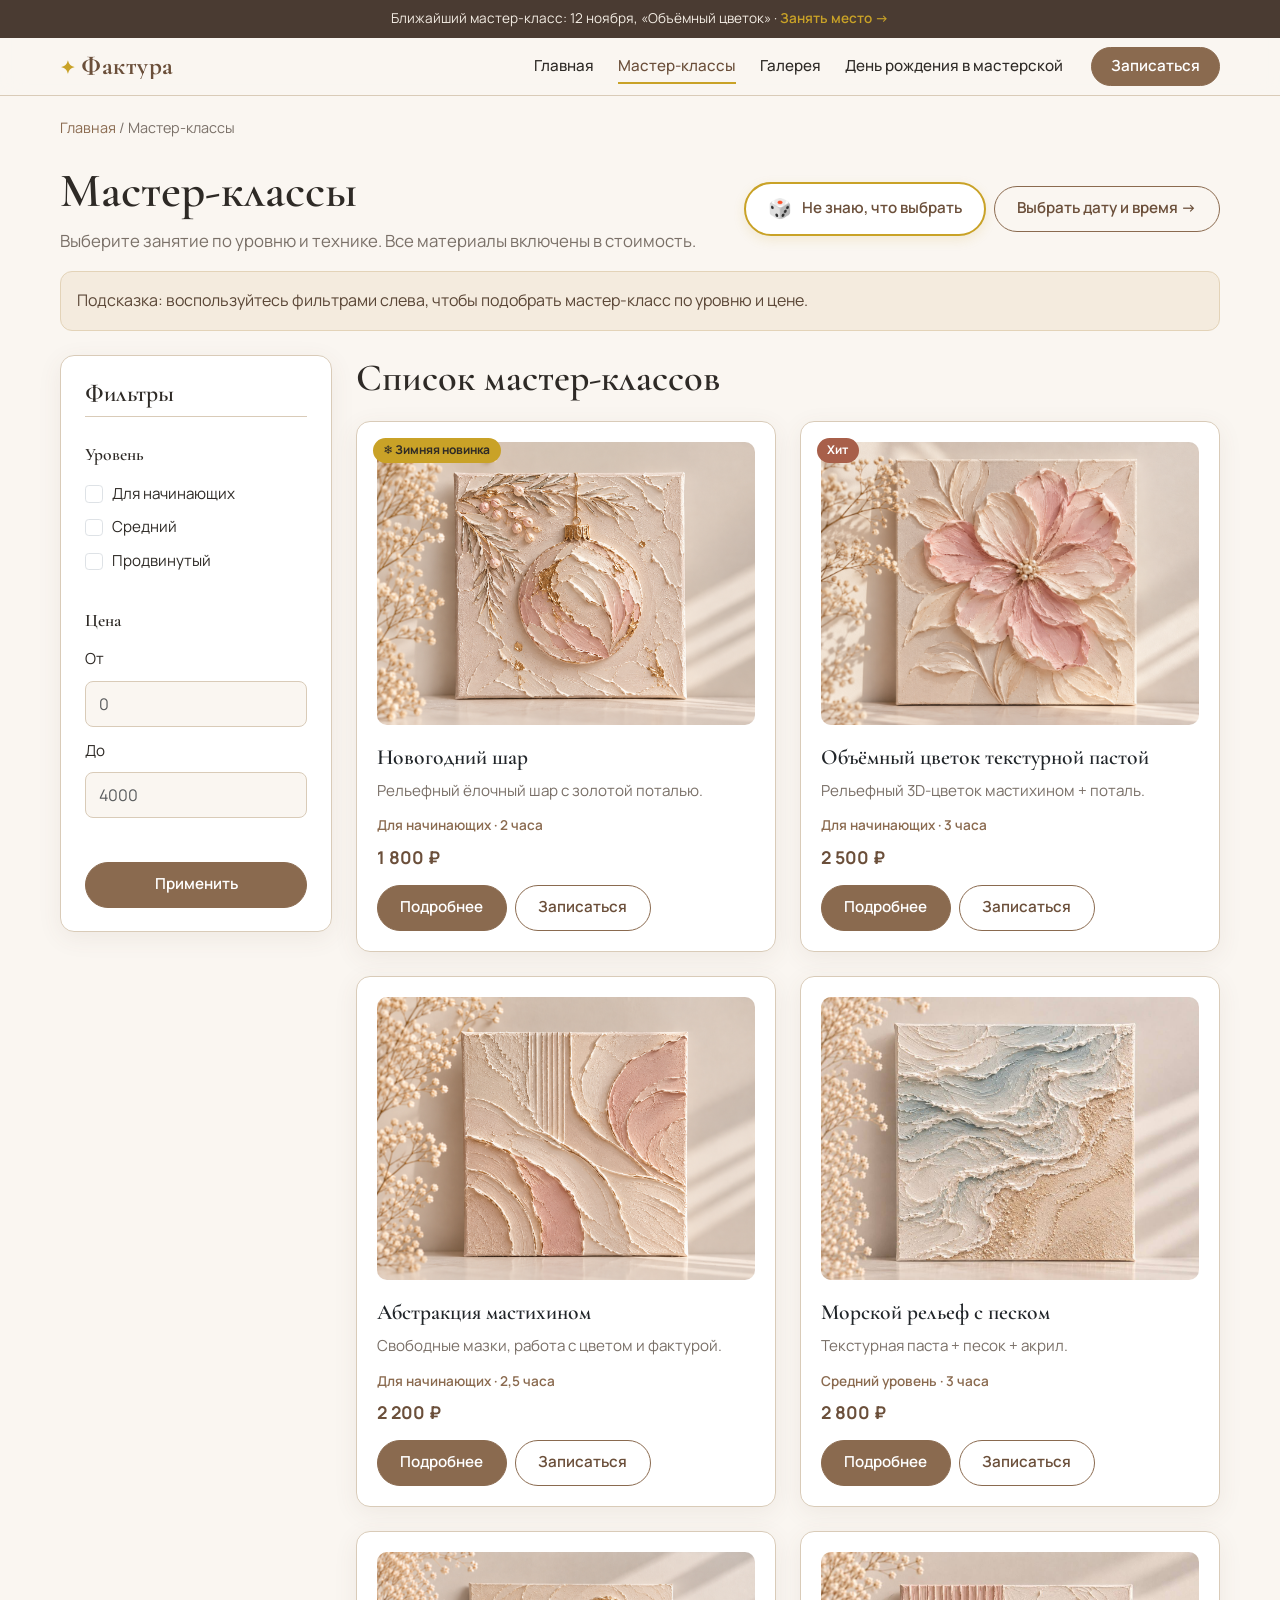
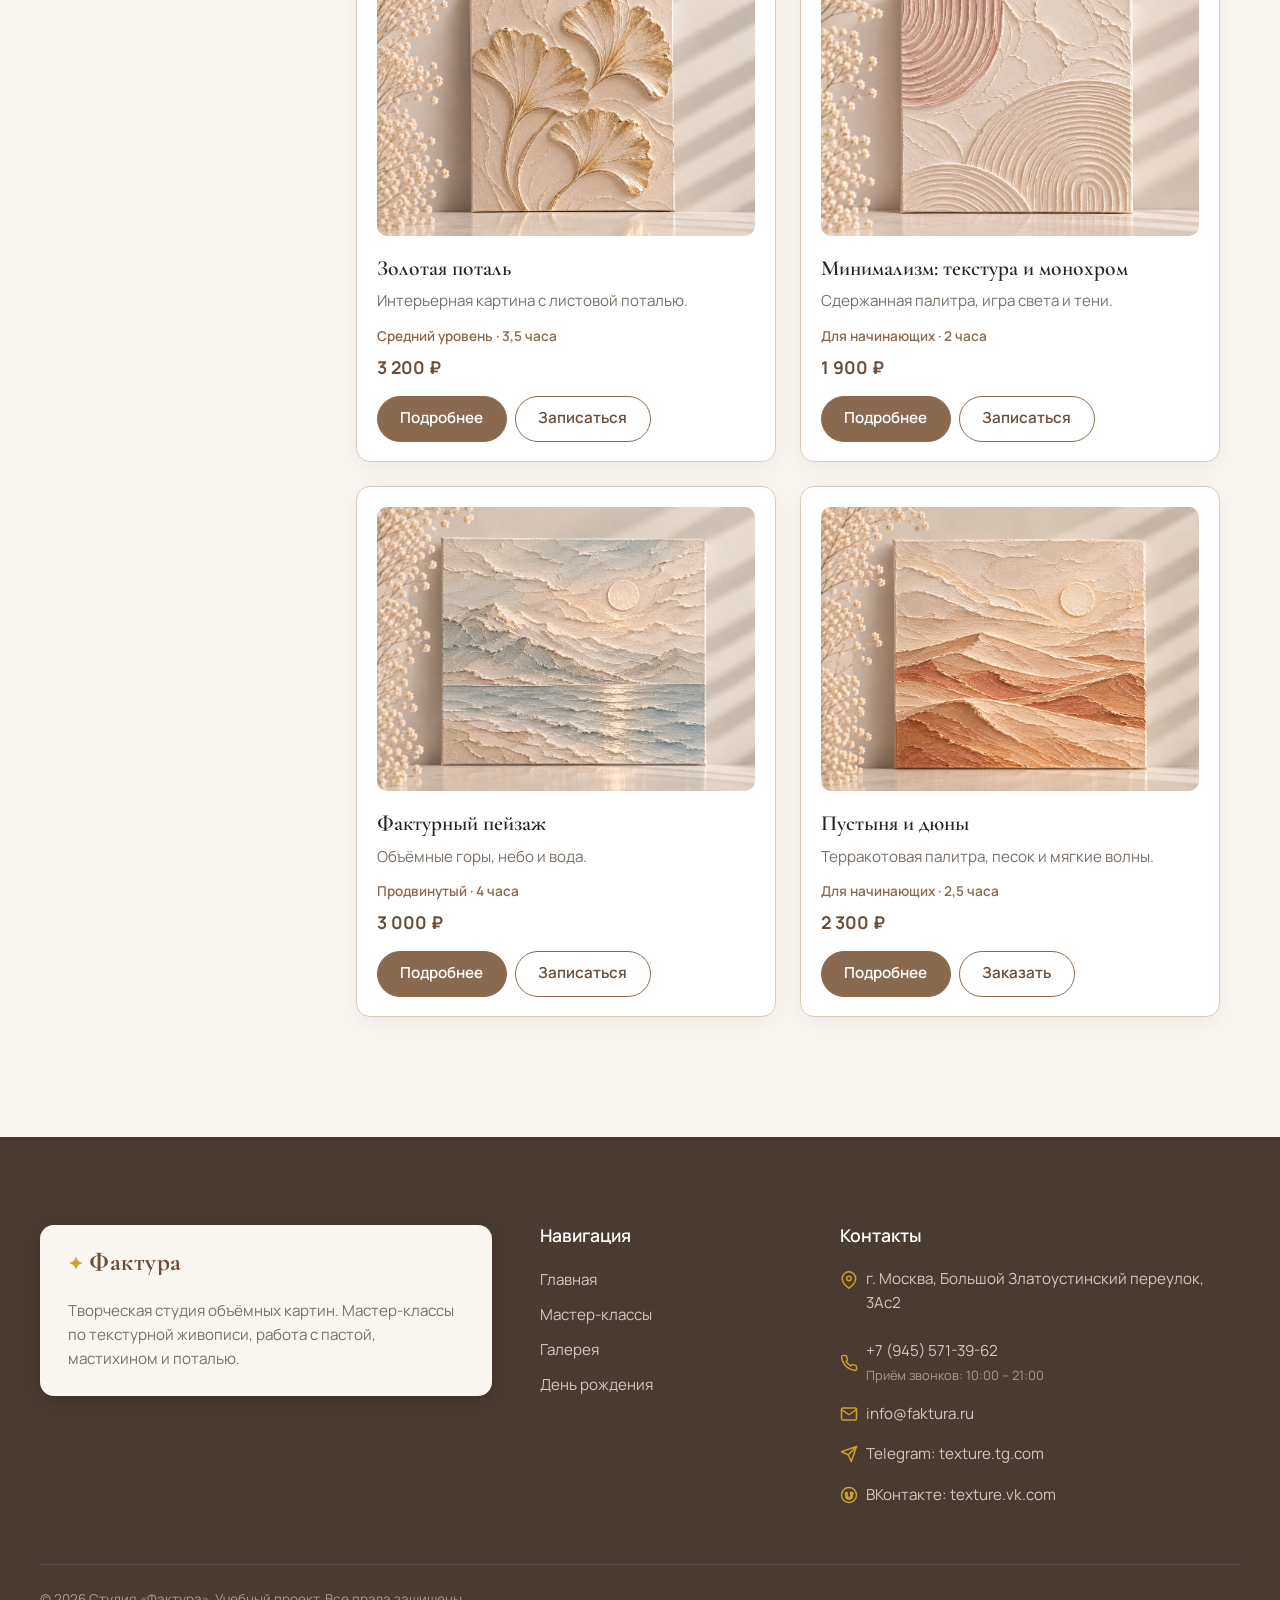
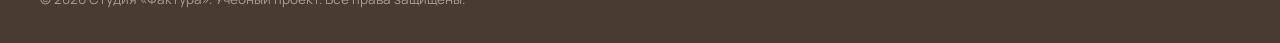
==== commit f01720d5: "Добавлена функция случайного мастер-класса, обновлена верстка и стили" ====
--- a/catalog.html
+++ b/catalog.html
@@ -50,17 +50,25 @@
     </nav>
 
     <div class="container mt-4 mb-4" style="padding-inline: 1.25rem;">
-      <div class="d-flex flex-wrap justify-content-between align-items-end gap-3 mb-3">
+      <div class="d-flex flex-wrap justify-content-between align-items-center gap-3 mb-3">
         <div>
           <h1 class="page-title">Мастер-классы</h1>
           <p class="page-subtitle mb-0">Выберите занятие по уровню и технике. Все материалы включены в стоимость.</p>
         </div>
-        <a class="btn btn-outline-primary" href="order.html">Выбрать дату и время →</a>
+        <!-- ОБНОВЛЕННЫЙ БЛОК С КНОПКАМИ -->
+        <div class="d-flex flex-wrap gap-2 align-items-center">
+          <button type="button" class="btn btn-random-mk" id="random-mk-btn">
+            <span class="btn-random-mk__icon" aria-hidden="true">🎲</span>
+            <span class="btn-random-mk__text">Не знаю, что выбрать</span>
+          </button>
+          <a class="btn btn-outline-primary" href="order.html">Выбрать дату и время →</a>
+        </div>
       </div>
       <div class="alert alert-info mb-0" role="alert">
         Подсказка: воспользуйтесь фильтрами слева, чтобы подобрать мастер-класс по уровню и цене.
       </div>
     </div>
+
 
     <section class="section container" style="padding-top: 0;">
       <div class="row g-4">
@@ -409,6 +417,40 @@
 
   </div>
 
+<dialog id="random-dialog" aria-labelledby="random-mk-heading">
+  <div class="random-mk__head">
+    <p class="random-mk__eyebrow">Судьба решит за вас</p>
+    <h2 class="random-mk__title" id="random-mk-heading">Ваш мастер-класс</h2>
+  </div>
+  
+  <!-- НОВАЯ ОБЕРТКА ДЛЯ ДВУХ КОЛОНОК -->
+  <div class="random-mk__layout">
+    
+    <!-- ЛЕВАЯ КОЛОНКА: Картинка -->
+    <div class="random-mk__image-wrapper">
+      <img class="random-mk__image" id="random-mk-image" src="" alt="">
+    </div>
+
+    <!-- ПРАВАЯ КОЛОНКА: Текст и кнопки -->
+    <div class="random-mk__content" id="random-mk-body">
+      <div>
+        <h3 class="random-mk__name" id="random-mk-name"></h3>
+        <p class="random-mk__meta" id="random-mk-meta"></p>
+        <p class="random-mk__desc" id="random-mk-desc"></p>
+        <p class="random-mk__price" id="random-mk-price"></p>
+      </div>
+      
+      <!-- Кнопки прижмутся к низу -->
+      <div class="random-mk__actions">
+        <a class="button button--primary" id="random-mk-book" href="#">Записаться</a>
+        <button type="button" class="button button--secondary" id="random-mk-again">Ещё раз 🎲</button>
+        <button type="button" class="button button--secondary" id="random-mk-close">Закрыть</button>
+      </div>
+    </div>
+    
+  </div>
+</dialog>
+
       <!-- Нижняя строка с копирайтом -->
       <div class="footer-bottom">
         <p style="margin: 0;">&copy; 2026 Студия «Фактура». Учебный проект. Все права защищены.</p>
@@ -418,7 +460,7 @@
   <button class="scroll-top" type="button" aria-label="Наверх" title="Наверх">✦</button>
   <script src="https://cdn.jsdelivr.net/npm/bootstrap@5.3.3/dist/js/bootstrap.bundle.min.js"></script>
   <script src="js/scroll-top.js"></script>
-  
+  <script src="js/random-class.js"></script>
   <script src="js/catalog.js"></script>
   <script src="js/order-modal.js"></script>
 </body>
--- a/css/custom.css
+++ b/css/custom.css
@@ -3610,4 +3610,667 @@
 
 .scroll-top:hover {
   transform: translateY(-2px);
+}
+
+/* ===== ВИДЖЕТ ЧАТА С КОНСУЛЬТАНТОМ ===== */
+.chat-widget {
+  position: fixed;
+  left: 1.25rem;          /* было right: 1.25rem */
+  bottom: 1.25rem;
+  z-index: 1055;
+  display: flex;
+  flex-direction: column;
+  align-items: flex-start; /* было flex-end */
+  gap: 0.85rem;
+  font-family: 'Manrope', system-ui, sans-serif;
+}
+
+/* --- Кнопка-пузырь --- */
+.chat-toggle {
+  position: relative;
+  width: 58px;
+  height: 58px;
+  border: none;
+  border-radius: 50%;
+  background: var(--facture-primary);
+  color: #fff;
+  cursor: pointer;
+  display: grid;
+  place-items: center;
+  box-shadow: 0 8px 24px rgba(107, 79, 58, 0.4);
+  transition: background 0.2s, transform 0.15s, box-shadow 0.2s;
+}
+
+.chat-toggle:hover {
+  background: var(--facture-primary-dark);
+  transform: translateY(-2px);
+  box-shadow: 0 12px 30px rgba(107, 79, 58, 0.48);
+}
+
+.chat-toggle:focus-visible {
+  outline: 3px solid var(--facture-accent);
+  outline-offset: 3px;
+}
+
+.chat-toggle__icon {
+  position: absolute;
+  transition: opacity 0.2s, transform 0.25s;
+}
+
+.chat-toggle__icon--close { opacity: 0; transform: rotate(-90deg) scale(0.6); }
+.chat-toggle.is-open .chat-toggle__icon--open { opacity: 0; transform: rotate(90deg) scale(0.6); }
+.chat-toggle.is-open .chat-toggle__icon--close { opacity: 1; transform: none; }
+
+/* Пульсирующее кольцо, пока чат не открыт */
+.chat-toggle::before {
+  content: "";
+  position: absolute;
+  inset: 0;
+  border-radius: 50%;
+  border: 2px solid var(--facture-accent);
+  opacity: 0;
+  animation: chat-pulse 2.4s ease-out infinite;
+  pointer-events: none;
+}
+
+.chat-toggle.is-open::before { animation: none; }
+
+@keyframes chat-pulse {
+  0%   { transform: scale(1);   opacity: 0.6; }
+  70%  { transform: scale(1.5); opacity: 0; }
+  100% { transform: scale(1.5); opacity: 0; }
+}
+
+/* Бейдж с числом непрочитанных */
+.chat-toggle__badge {
+  position: absolute;
+  top: -3px;
+  right: -3px;
+  min-width: 20px;
+  height: 20px;
+  padding: 0 5px;
+  border-radius: 999px;
+  background: var(--facture-accent);
+  color: #2e2a26;
+  font-size: 0.72rem;
+  font-weight: 800;
+  display: grid;
+  place-items: center;
+  border: 2px solid var(--facture-bg);
+}
+
+/* --- Окно чата --- */
+.chat-window {
+  width: min(360px, calc(100vw - 2.5rem));
+  max-height: min(560px, calc(100vh - 8rem));
+  background: #fff;
+  border: 1px solid var(--facture-border);
+  border-radius: 18px;
+  box-shadow: 0 20px 50px rgba(46, 42, 38, 0.25);
+  display: flex;
+  flex-direction: column;
+  overflow: hidden;
+  transform-origin: bottom left; /* было bottom right */
+  animation: chat-open 0.22s ease-out;
+}
+
+@keyframes chat-open {
+  from { opacity: 0; transform: translateY(12px) scale(0.96); }
+  to   { opacity: 1; transform: none; }
+}
+
+.chat-window__header {
+  display: flex;
+  align-items: center;
+  gap: 0.75rem;
+  padding: 0.9rem 1rem;
+  background: linear-gradient(135deg, #4a3b32 0%, #6b4f3a 100%);
+  color: #fff;
+}
+
+.chat-window__avatar {
+  flex-shrink: 0;
+  width: 40px;
+  height: 40px;
+  border-radius: 50%;
+  background: var(--facture-accent);
+  color: #2e2a26;
+  display: grid;
+  place-items: center;
+  font-size: 1.15rem;
+}
+
+.chat-window__head-text { flex: 1; min-width: 0; }
+
+.chat-window__title {
+  font-family: 'Cormorant Garamond', Georgia, serif;
+  font-size: 1.2rem;
+  font-weight: 700;
+  color: #fff;
+  margin: 0;
+  line-height: 1.1;
+}
+
+.chat-window__status {
+  margin: 0.15rem 0 0;
+  font-size: 0.75rem;
+  color: #d1c7bd;
+  display: flex;
+  align-items: center;
+  gap: 0.35rem;
+}
+
+.chat-window__dot {
+  width: 7px;
+  height: 7px;
+  border-radius: 50%;
+  background: #7dbb5f;
+  box-shadow: 0 0 0 2px rgba(125, 187, 95, 0.25);
+}
+
+.chat-window__close {
+  flex-shrink: 0;
+  width: 32px;
+  height: 32px;
+  border: none;
+  border-radius: 50%;
+  background: rgba(255, 255, 255, 0.12);
+  color: #fff;
+  cursor: pointer;
+  display: grid;
+  place-items: center;
+  transition: background 0.2s;
+}
+
+.chat-window__close:hover { background: rgba(255, 255, 255, 0.24); }
+
+/* --- Сообщения --- */
+.chat-messages {
+  flex: 1;
+  overflow-y: auto;
+  padding: 1rem;
+  display: flex;
+  flex-direction: column;
+  gap: 0.6rem;
+  background: var(--facture-bg);
+  overscroll-behavior: contain;
+}
+
+.chat-msg {
+  max-width: 85%;
+  padding: 0.65rem 0.9rem;
+  border-radius: 14px;
+  font-size: 0.9rem;
+  line-height: 1.45;
+  animation: chat-msg-in 0.2s ease-out;
+}
+
+@keyframes chat-msg-in {
+  from { opacity: 0; transform: translateY(6px); }
+  to   { opacity: 1; transform: none; }
+}
+
+.chat-msg p { margin: 0; }
+
+.chat-msg--bot {
+  align-self: flex-start;
+  background: #fff;
+  border: 1px solid var(--facture-border);
+  border-bottom-left-radius: 4px;
+  color: var(--facture-text);
+}
+
+.chat-msg--user {
+  align-self: flex-end;
+  background: var(--facture-primary);
+  color: #fff;
+  border-bottom-right-radius: 4px;
+}
+
+/* «Печатает…» */
+.chat-msg--typing {
+  align-self: flex-start;
+  display: flex;
+  gap: 4px;
+  padding: 0.75rem 0.9rem;
+  background: #fff;
+  border: 1px solid var(--facture-border);
+  border-bottom-left-radius: 4px;
+}
+
+.chat-msg--typing span {
+  width: 7px;
+  height: 7px;
+  border-radius: 50%;
+  background: var(--facture-muted);
+  animation: chat-typing 1s infinite ease-in-out;
+}
+
+.chat-msg--typing span:nth-child(2) { animation-delay: 0.15s; }
+.chat-msg--typing span:nth-child(3) { animation-delay: 0.3s; }
+
+@keyframes chat-typing {
+  0%, 60%, 100% { transform: translateY(0); opacity: 0.5; }
+  30%           { transform: translateY(-4px); opacity: 1; }
+}
+
+/* Быстрые вопросы */
+.chat-quick {
+  display: flex;
+  flex-wrap: wrap;
+  gap: 0.4rem;
+  margin-top: 0.2rem;
+}
+
+.chat-quick__btn {
+  padding: 0.35rem 0.75rem;
+  border: 1px solid var(--facture-primary);
+  border-radius: 999px;
+  background: #fff;
+  color: var(--facture-primary-dark);
+  font-family: inherit;
+  font-size: 0.8rem;
+  font-weight: 600;
+  cursor: pointer;
+  transition: background 0.2s, color 0.2s;
+}
+
+.chat-quick__btn:hover {
+  background: var(--facture-primary);
+  color: #fff;
+}
+
+/* --- Форма ввода --- */
+.chat-form {
+  display: flex;
+  gap: 0.5rem;
+  padding: 0.75rem;
+  background: #fff;
+  border-top: 1px solid var(--facture-border);
+}
+
+.chat-form__input {
+  flex: 1;
+  min-width: 0;
+  padding: 0.6rem 0.9rem;
+  border: 1px solid var(--facture-border);
+  border-radius: 999px;
+  background: var(--facture-bg);
+  font-family: inherit;
+  font-size: 0.9rem;
+  color: var(--facture-text);
+}
+
+.chat-form__input:focus {
+  outline: none;
+  border-color: var(--facture-accent);
+  box-shadow: 0 0 0 3px rgba(201, 162, 39, 0.18);
+}
+
+.chat-form__send {
+  flex-shrink: 0;
+  width: 40px;
+  height: 40px;
+  border: none;
+  border-radius: 50%;
+  background: var(--facture-primary);
+  color: #fff;
+  cursor: pointer;
+  display: grid;
+  place-items: center;
+  transition: background 0.2s, transform 0.15s;
+}
+
+.chat-form__send:hover {
+  background: var(--facture-primary-dark);
+  transform: scale(1.05);
+}
+
+.chat-form__send:focus-visible {
+  outline: 2px solid var(--facture-accent);
+  outline-offset: 2px;
+}
+
+/* --- Мобильная версия --- */
+@media (max-width: 575.98px) {
+  .chat-widget {
+    left: 0.85rem;        /* было right: 0.85rem */
+    bottom: 0.85rem;
+  }
+
+  .chat-window {
+    width: calc(100vw - 1.7rem);
+    max-height: calc(100vh - 6.5rem);
+  }
+
+  .chat-toggle { width: 54px; height: 54px; }
+}
+
+/* ===== УНИВЕРСАЛЬНОЕ УВЕДОМЛЕНИЕ ОБ УСПЕХЕ (В СТИЛЕ САЙТА) ===== */
+.form-toast {
+  position: fixed;
+  top: 1.25rem;
+  right: 1.25rem;
+  z-index: 2000;
+  display: flex;
+  align-items: flex-start;
+  gap: 0.75rem;
+  max-width: 380px;
+  padding: 1rem 1.1rem;
+  
+  /* Бежевый фон, как у карточек */
+  background: var(--facture-surface); 
+  /* Золотая рамка слева */
+  border: 1px solid var(--facture-border);
+  border-left: 4px solid var(--facture-accent); 
+  border-radius: 12px;
+  /* Тень в тон основного дизайна */
+  box-shadow: 0 12px 32px rgba(107, 79, 58, 0.18); 
+  
+  /* Тёмно-коричневый текст */
+  color: var(--facture-text);
+  font-family: 'Manrope', system-ui, sans-serif;
+  font-size: 0.9rem;
+  line-height: 1.45;
+  animation: toast-in 0.3s cubic-bezier(0.34, 1.56, 0.64, 1);
+}
+
+.form-toast[hidden] { display: none; }
+
+.form-toast.is-hiding {
+  animation: toast-out 0.25s ease-in forwards;
+}
+
+/* Иконка галочки */
+.form-toast__icon {
+  flex-shrink: 0;
+  width: 36px;
+  height: 36px;
+  border-radius: 50%;
+  background: #fff; /* Белый кружок */
+  color: var(--facture-accent); /* Золотая галочка */
+  display: grid;
+  place-items: center;
+  box-shadow: 0 2px 8px rgba(201, 162, 39, 0.2);
+}
+
+.form-toast__text {
+  flex: 1;
+  min-width: 0;
+}
+
+.form-toast__text strong {
+  display: block;
+  margin-bottom: 0.15rem;
+  font-weight: 700;
+  color: var(--facture-primary-dark); /* Тёмно-коричневый заголовок */
+}
+
+/* Кнопка закрытия (крестик) */
+.form-toast__close {
+  flex-shrink: 0;
+  width: 26px;
+  height: 26px;
+  border: none;
+  border-radius: 50%;
+  background: transparent;
+  color: var(--facture-primary);
+  cursor: pointer;
+  display: grid;
+  place-items: center;
+  transition: background 0.2s, color 0.2s;
+}
+
+.form-toast__close:hover {
+  background: var(--facture-surface-2);
+  color: var(--facture-primary-dark);
+}
+
+/* Мобильная версия */
+@media (max-width: 575.98px) {
+  .form-toast {
+    top: 0.75rem;
+    left: 0.75rem;
+    right: 0.75rem;
+    max-width: none;
+    padding: 0.85rem 0.9rem;
+  }
+}
+
+/* ===== АНИМАЦИИ ===== */
+
+/* ---------1---------- */
+.btn-magnetic {
+  transition: transform 0.2s cubic-bezier(0.25, 1, 0.5, 1);
+  will-change: transform;
+}
+
+/* ---------2---------- */
+.site-header__logo {
+  position: relative;
+  overflow: hidden;
+}
+
+.site-header__logo::after {
+  content: "";
+  position: absolute;
+  top: 0;
+  left: -100%;
+  width: 50%;
+  height: 100%;
+  background: linear-gradient(to right, transparent, rgba(201, 162, 39, 0.5), transparent);
+  transform: skewX(-20deg);
+  transition: none;
+}
+
+.site-header__logo:hover::after {
+  animation: logo-shine 0.8s ease-out;
+}
+
+@keyframes logo-shine {
+  0% { left: -100%; }
+  100% { left: 200%; }
+}
+
+/* ===== КУРСОР ===== */
+/* Устанавливаем курсор на весь сайт */
+body {
+  /* 2 2 — это координаты кончика мастихина (горячая точка клика) */
+  cursor: url('../images/cursor.png') 2 2, auto;
+}
+
+/* Для кликабельных элементов делаем мастихин с золотым кончиком (опционально) */
+a, button, .gallery-item, .product-card {
+  cursor: url('../images/cursor.png') 2 2, pointer;
+}
+
+body, a, button, .gallery-item, .product-card {
+  /* Браузер сам сожмет картинку до нужных 32px */
+  cursor: image-set(
+    url('../images/cursor.png') 16x
+  ) 2 2, auto;
+}
+
+/* ===== РАНДОМНЫЙ МАСТЕР-КЛАСС (2 КОЛОНКИ) ===== */
+#random-dialog {
+  max-width: 850px; /* Сделали окно шире */
+  width: 95%;
+  max-height: 90vh;
+  border: none;
+  border-radius: var(--facture-radius);
+  padding: 0;
+  background: #fff;
+  box-shadow: 0 24px 60px rgba(46, 42, 38, 0.35);
+  overflow: hidden; /* Убираем скролл самого окна */
+}
+
+#random-dialog::backdrop {
+  background: rgba(46, 42, 38, 0.6);
+  backdrop-filter: blur(4px);
+}
+
+/* Шапка окна */
+.random-mk__head {
+  padding: 1.5rem 2rem;
+  background: linear-gradient(135deg, var(--facture-surface) 0%, #f3e6d6 100%);
+  border-bottom: 3px solid var(--facture-accent);
+}
+
+.random-mk__eyebrow {
+  font-size: 0.8rem;
+  font-weight: 700;
+  letter-spacing: 0.14em;
+  text-transform: uppercase;
+  color: var(--facture-accent);
+  margin-bottom: 0.4rem;
+}
+
+.random-mk__title {
+  font-size: 1.9rem;
+  margin: 0;
+  line-height: 1.15;
+}
+
+/* Сетка из двух колонок */
+.random-mk__layout {
+  display: grid;
+  grid-template-columns: 1fr 1fr; /* Две равные колонки */
+  gap: 2rem;
+  padding: 2rem;
+  max-height: calc(90vh - 100px); /* Чтобы не вылезало за экран */
+  overflow-y: auto; /* Скролл, если текст будет очень длинным */
+}
+
+/* Левая колонка с картинкой */
+.random-mk__image-wrapper {
+  background: var(--facture-surface);
+  padding: 10px; 
+  border-radius: var(--facture-radius);
+  border: 1px solid var(--facture-border);
+  box-shadow: inset 0 0 0 2px rgba(255, 255, 255, 0.4), 0 4px 12px rgba(107, 79, 58, 0.08);
+  height: 100%; /* Рамка растягивается на всю высоту */
+  display: flex;
+}
+
+.random-mk__image {
+  display: block;
+  width: 100%;
+  height: 100%;
+  min-height: 350px; /* Чтобы картинка не была слишком плоской */
+  object-fit: cover;
+  border-radius: calc(var(--facture-radius) - 6px);
+  background: #fff;
+}
+
+/* Правая колонка с контентом */
+.random-mk__content {
+  display: flex;
+  flex-direction: column;
+  justify-content: space-between; /* Расталкивает текст и кнопки по краям */
+}
+
+.random-mk__name {
+  font-size: 1.8rem;
+  margin: 0 0 0.4rem;
+  line-height: 1.2;
+}
+
+.random-mk__meta {
+  font-size: 0.9rem;
+  font-weight: 600;
+  color: var(--facture-primary);
+  margin-bottom: 1rem;
+}
+
+.random-mk__desc {
+  color: var(--facture-muted);
+  margin-bottom: 1.5rem;
+  font-size: 1rem;
+  line-height: 1.5;
+}
+
+.random-mk__price {
+  font-weight: 700;
+  font-size: 1.3rem;
+  color: var(--facture-primary-dark);
+  margin-bottom: 2rem;
+}
+
+/* Кнопки */
+.random-mk__actions {
+  display: flex;
+  flex-wrap: wrap;
+  gap: 0.75rem;
+}
+
+.random-mk__actions .button {
+  flex: 1 1 auto;
+  text-align: center;
+  min-width: 120px;
+}
+
+/* Адаптив для мобильных (перестраиваем в одну колонку) */
+@media (max-width: 768px) {
+  .random-mk__layout {
+    grid-template-columns: 1fr; /* Одна колонка */
+    gap: 1.5rem;
+    padding: 1.5rem;
+  }
+  
+  .random-mk__image-wrapper {
+    height: auto;
+  }
+  
+  .random-mk__image {
+    height: 250px; /* Фиксируем высоту картинки на телефонах */
+    min-height: 0;
+  }
+}
+
+/* ===== КНОПКА «НЕ ЗНАЮ, ЧТО ВЫБРАТЬ» ===== */
+.btn-random-mk {
+  display: inline-flex;
+  align-items: center;
+  gap: 0.6rem;
+  padding: 0.65rem 1.4rem;
+  background: #fff;
+  border: 2px solid var(--facture-accent); /* Золотая рамка */
+  color: var(--facture-primary-dark);
+  font-weight: 600;
+  font-size: 0.95rem;
+  border-radius: 999px;
+  text-decoration: none;
+  cursor: pointer;
+  transition: all 0.25s ease;
+  box-shadow: 0 4px 12px rgba(201, 162, 39, 0.15); /* Легкая золотая тень */
+  position: relative;
+  overflow: hidden;
+}
+
+/* Эффект при наведении */
+.btn-random-mk:hover {
+  background: var(--facture-accent);
+  color: #fff;
+  border-color: var(--facture-accent);
+  transform: translateY(-2px);
+  box-shadow: 0 6px 16px rgba(201, 162, 39, 0.3);
+}
+
+/* Иконка-кубик */
+.btn-random-mk__icon {
+  font-size: 1.2rem;
+  transition: transform 0.4s cubic-bezier(0.2, 0.8, 0.3, 1.2);
+}
+
+/* Анимация кубика при наведении */
+.btn-random-mk:hover .btn-random-mk__icon {
+  transform: rotate(180deg) scale(1.1);
+}
+
+/* На мобильных делаем кнопку на всю ширину */
+@media (max-width: 575.98px) {
+  .btn-random-mk {
+    width: 100%;
+    justify-content: center;
+  }
 }
